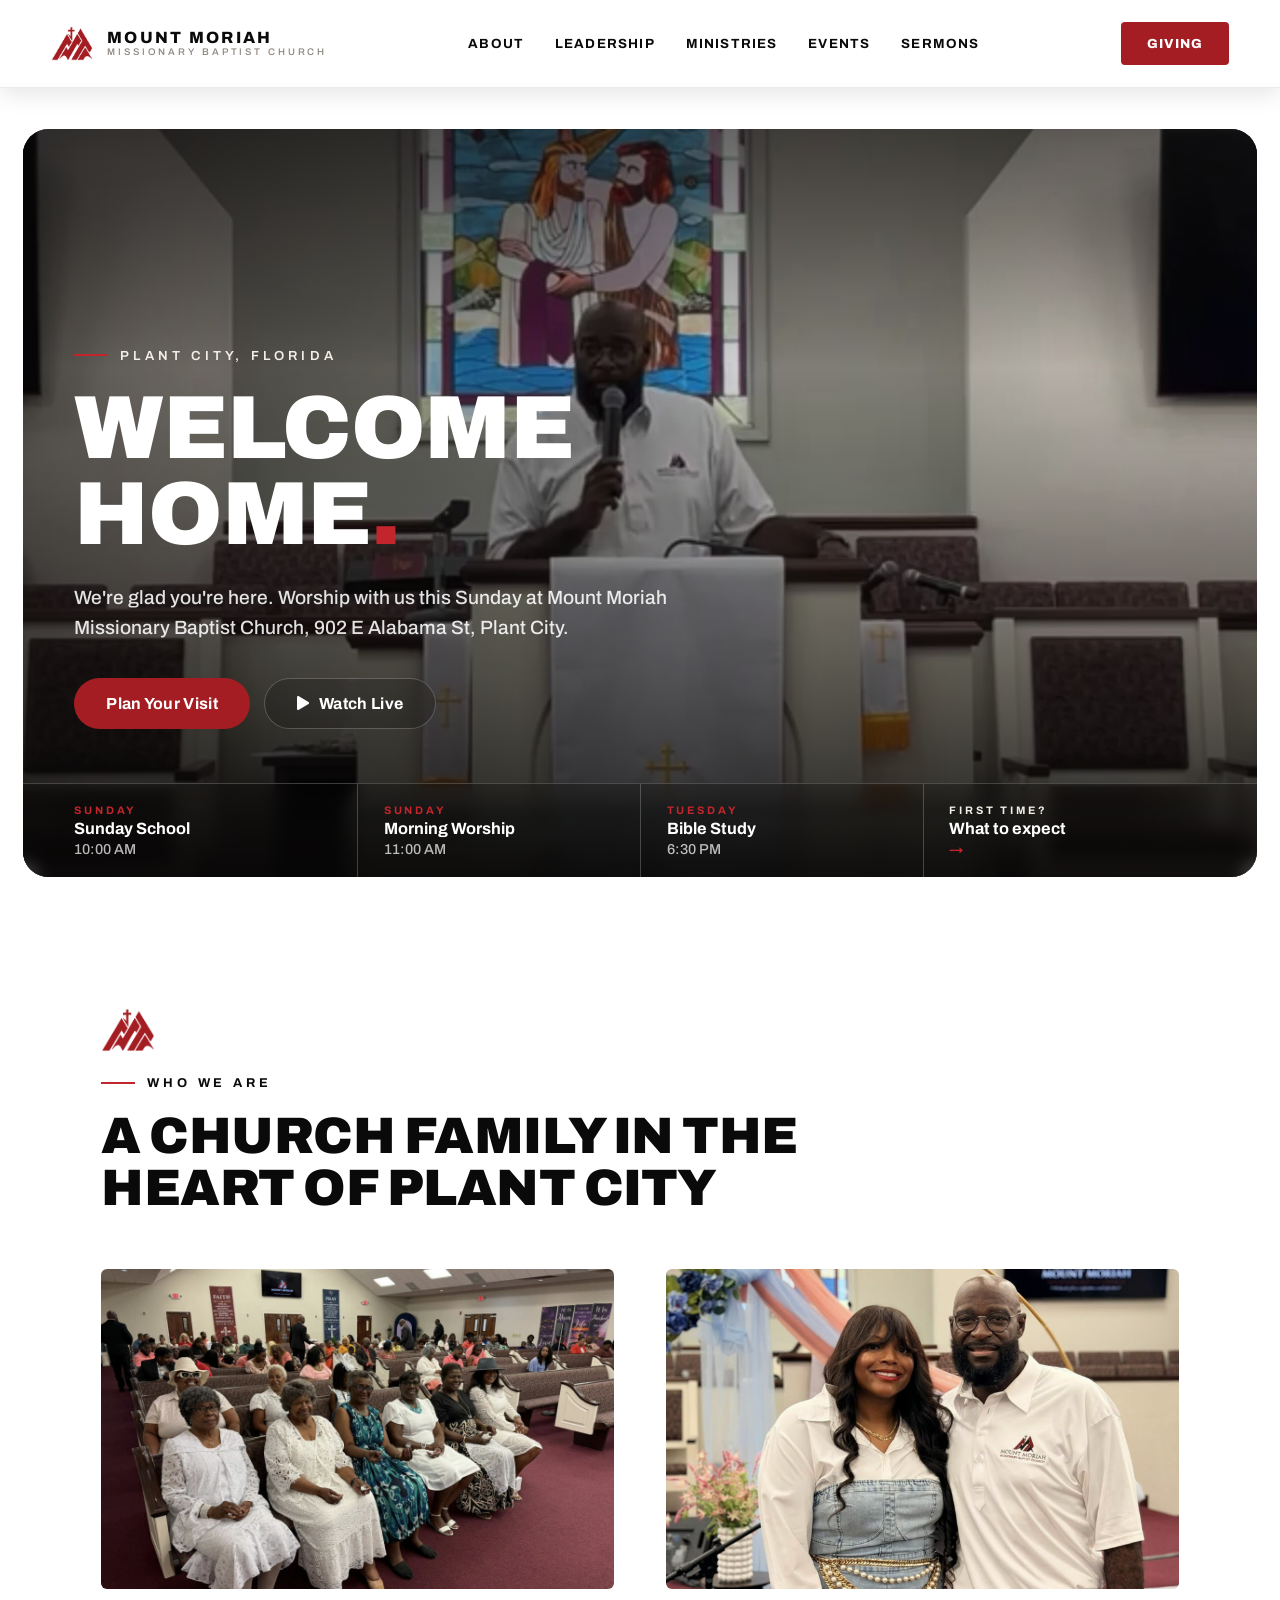
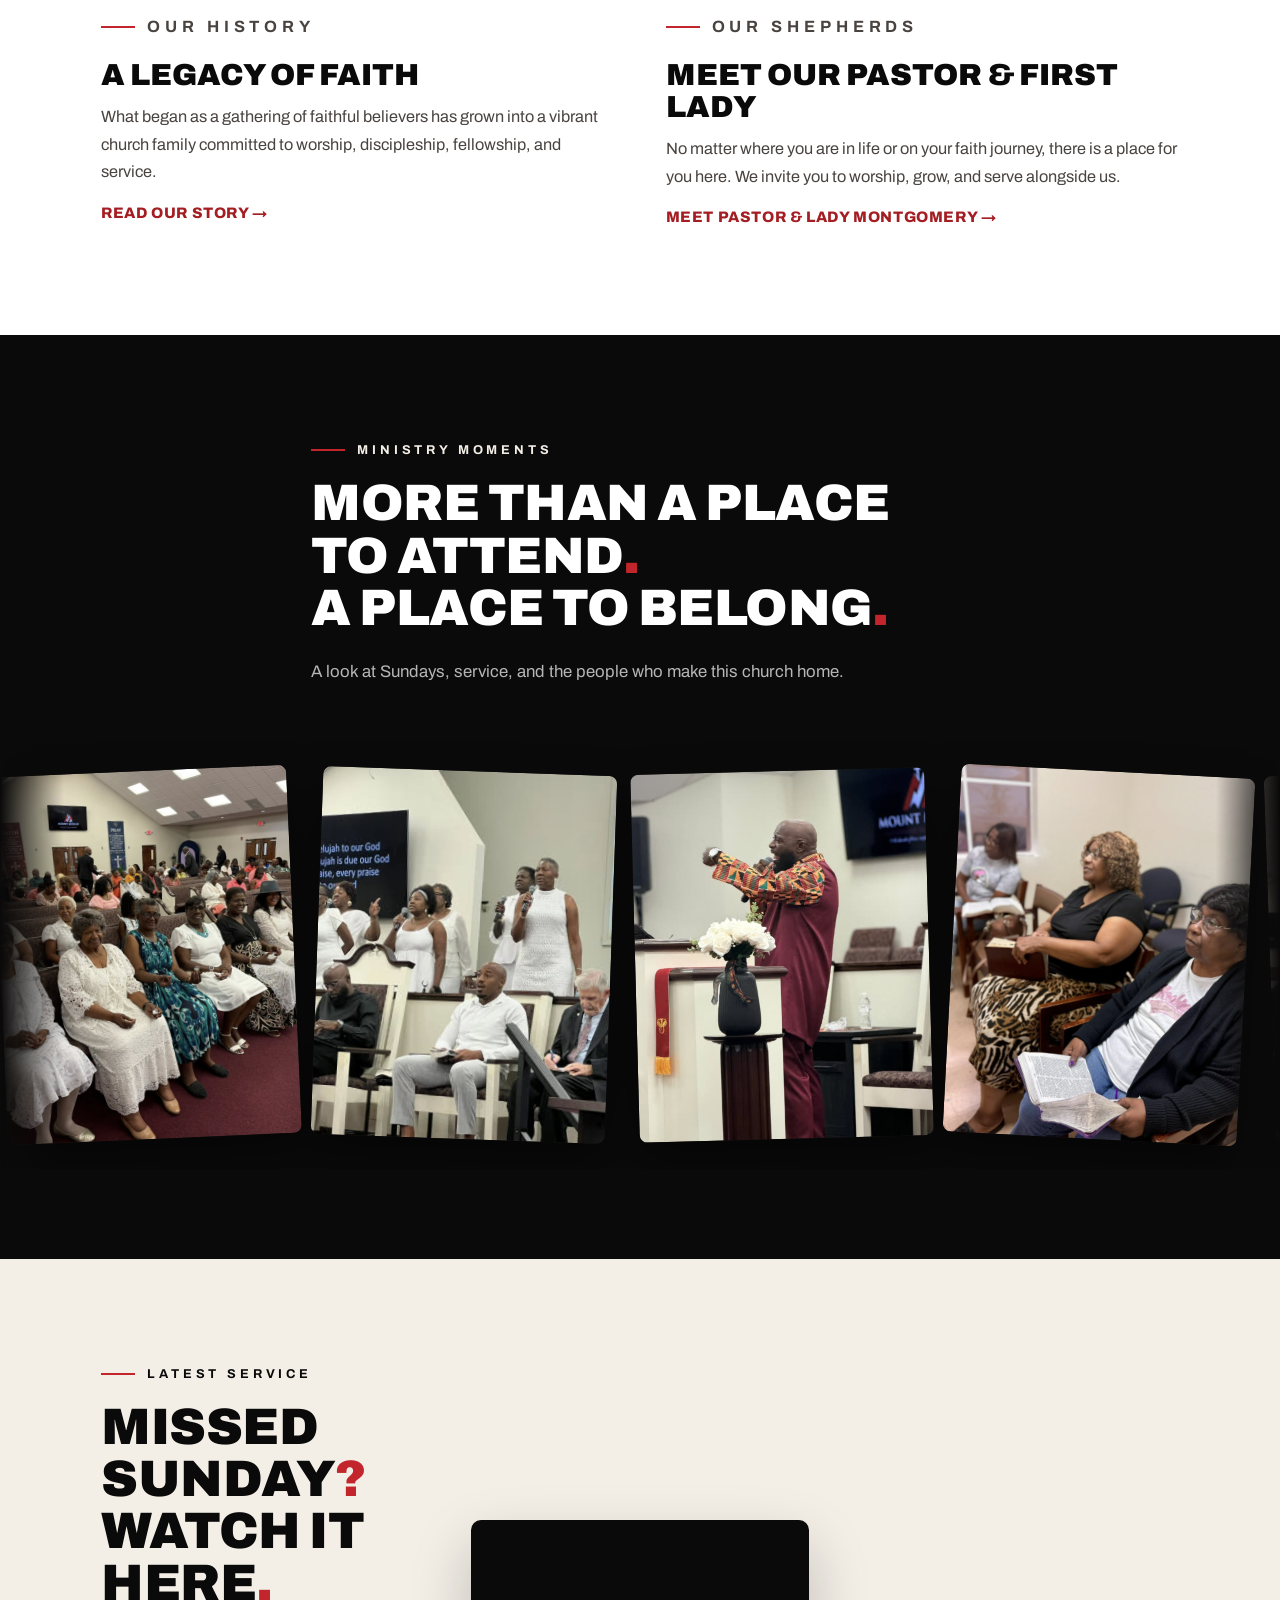
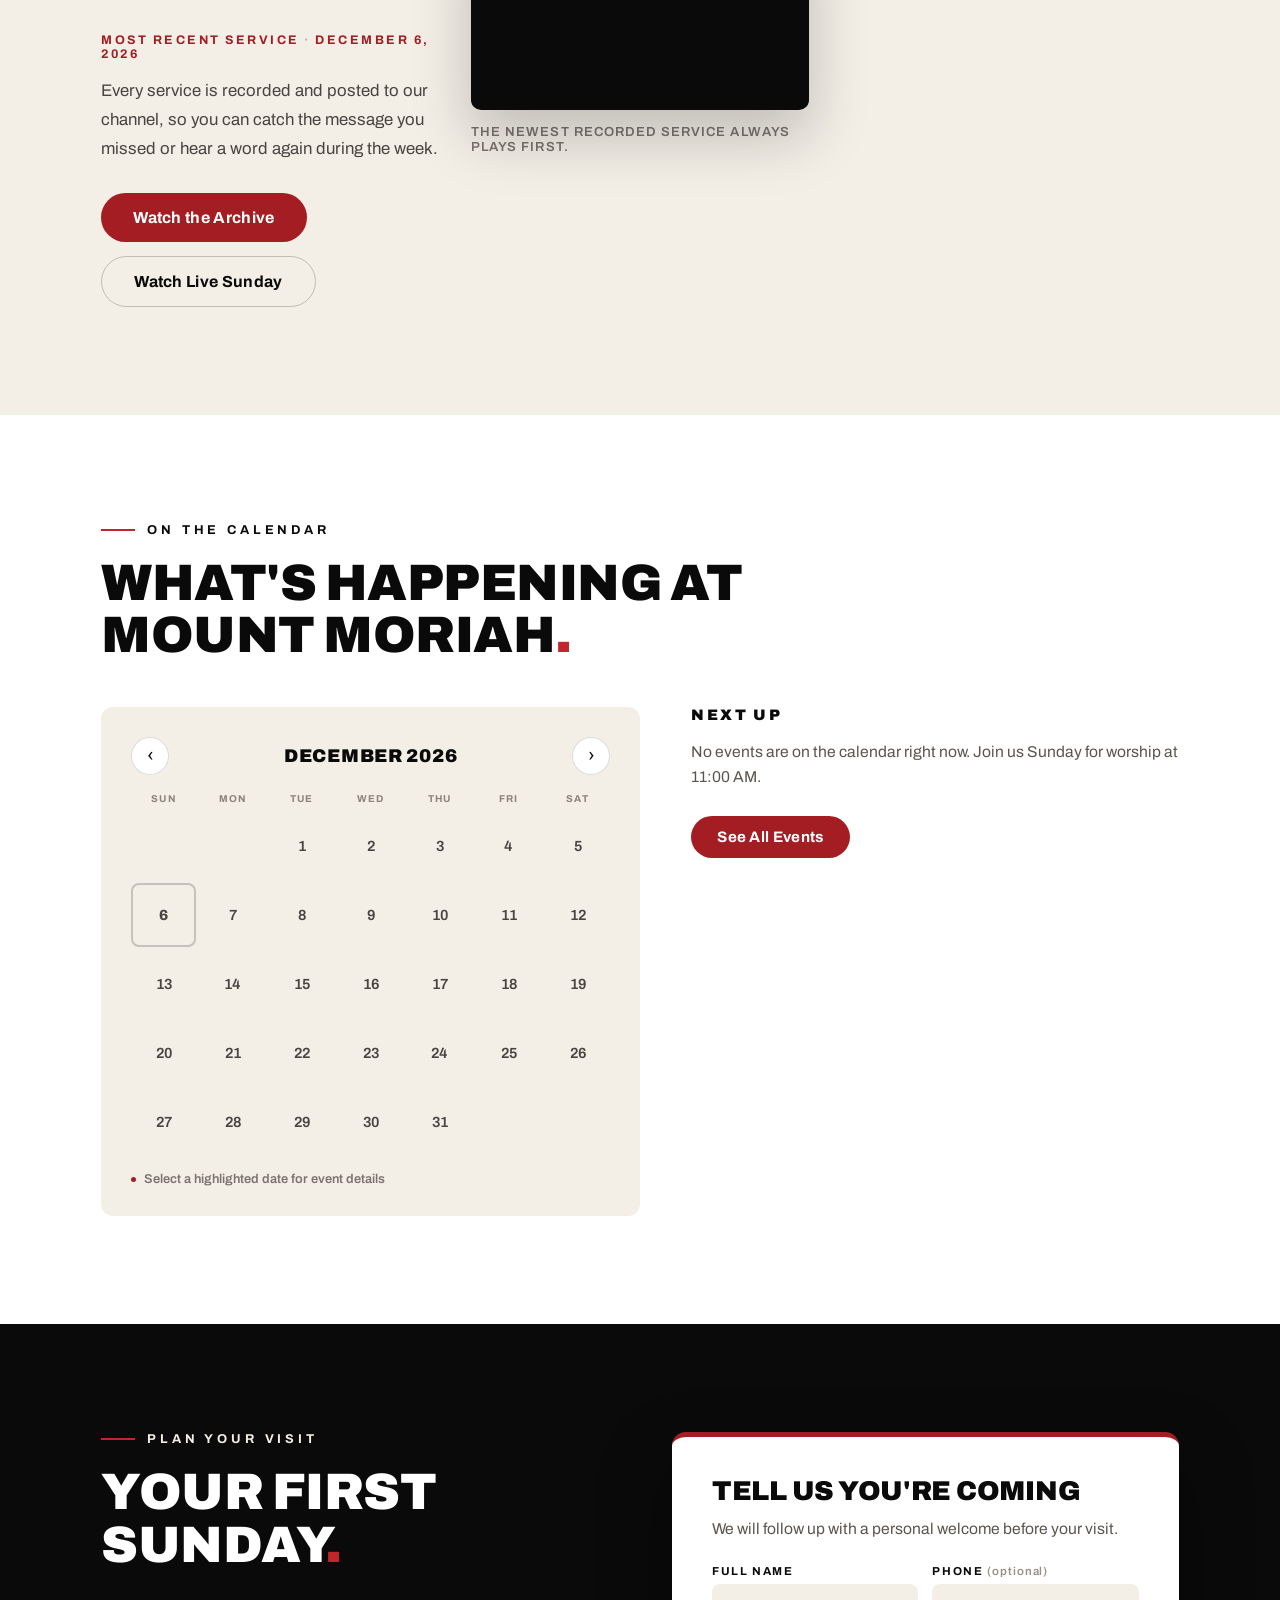
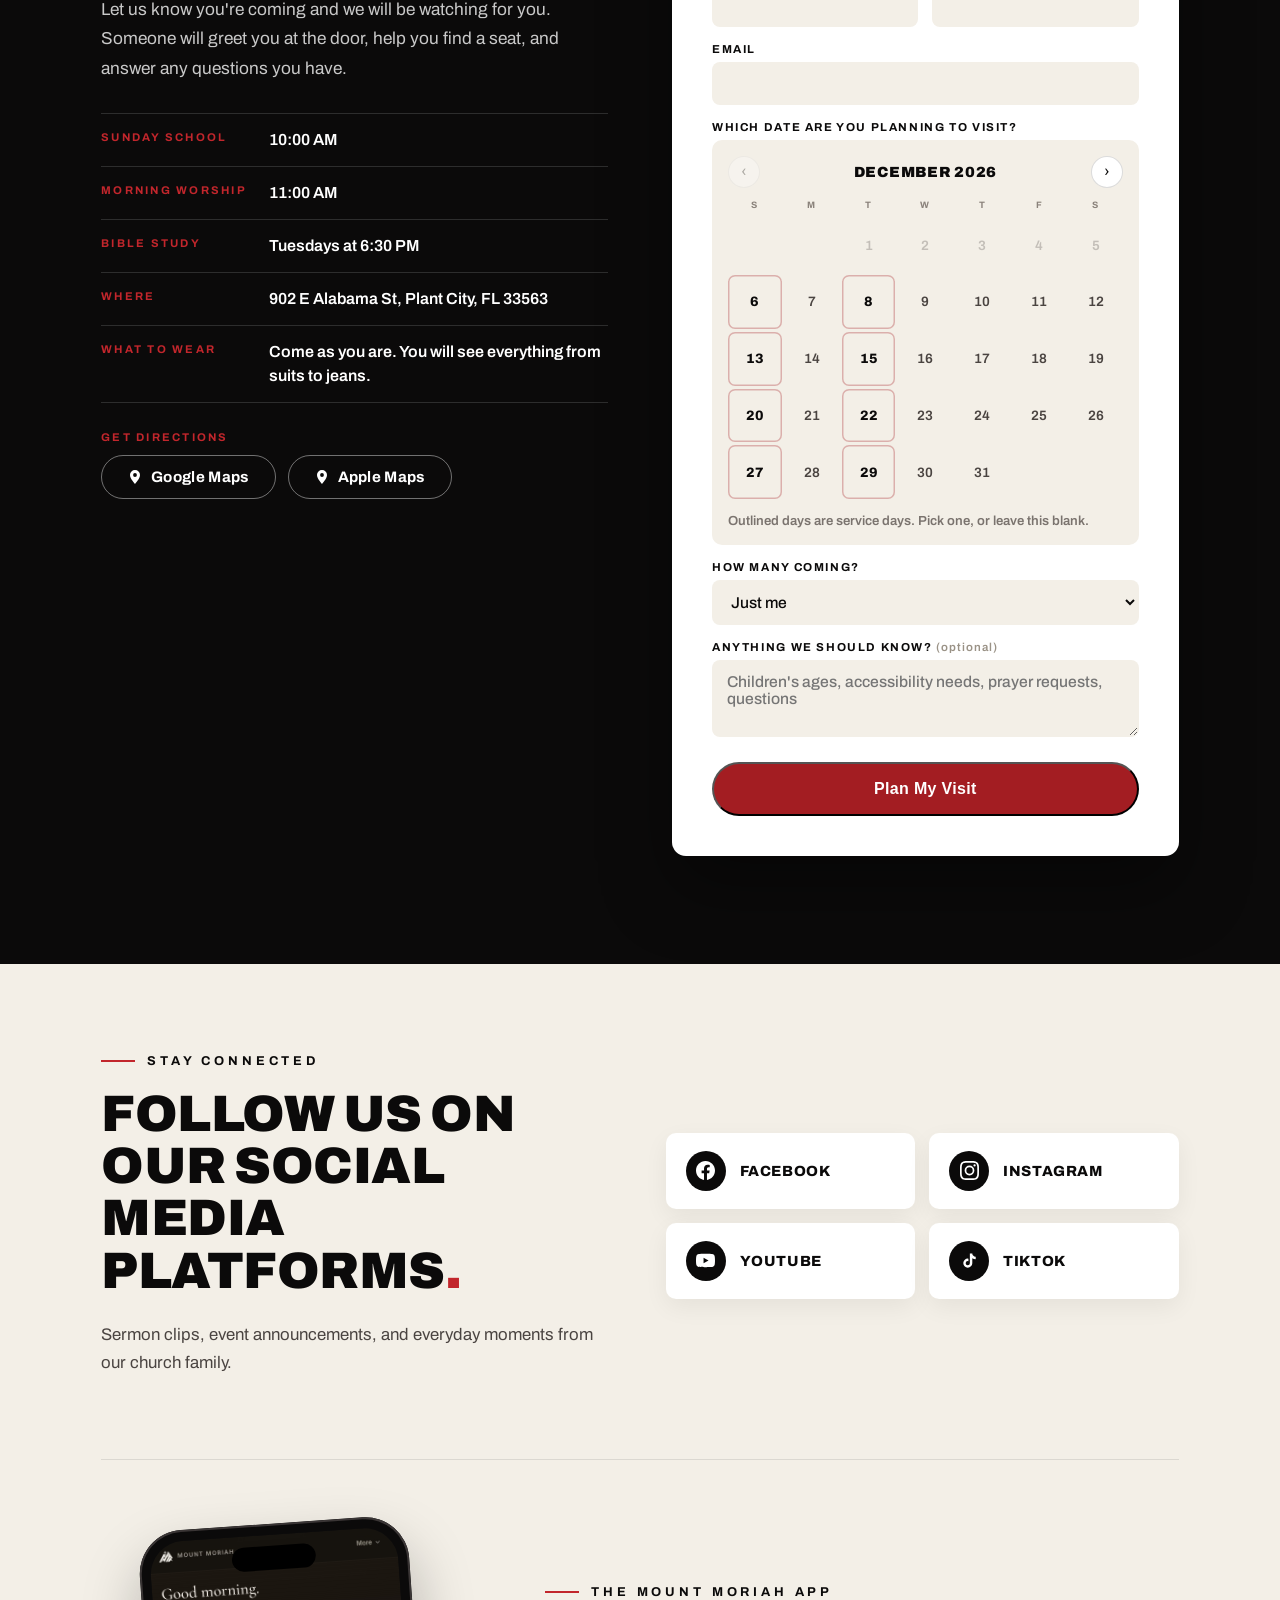
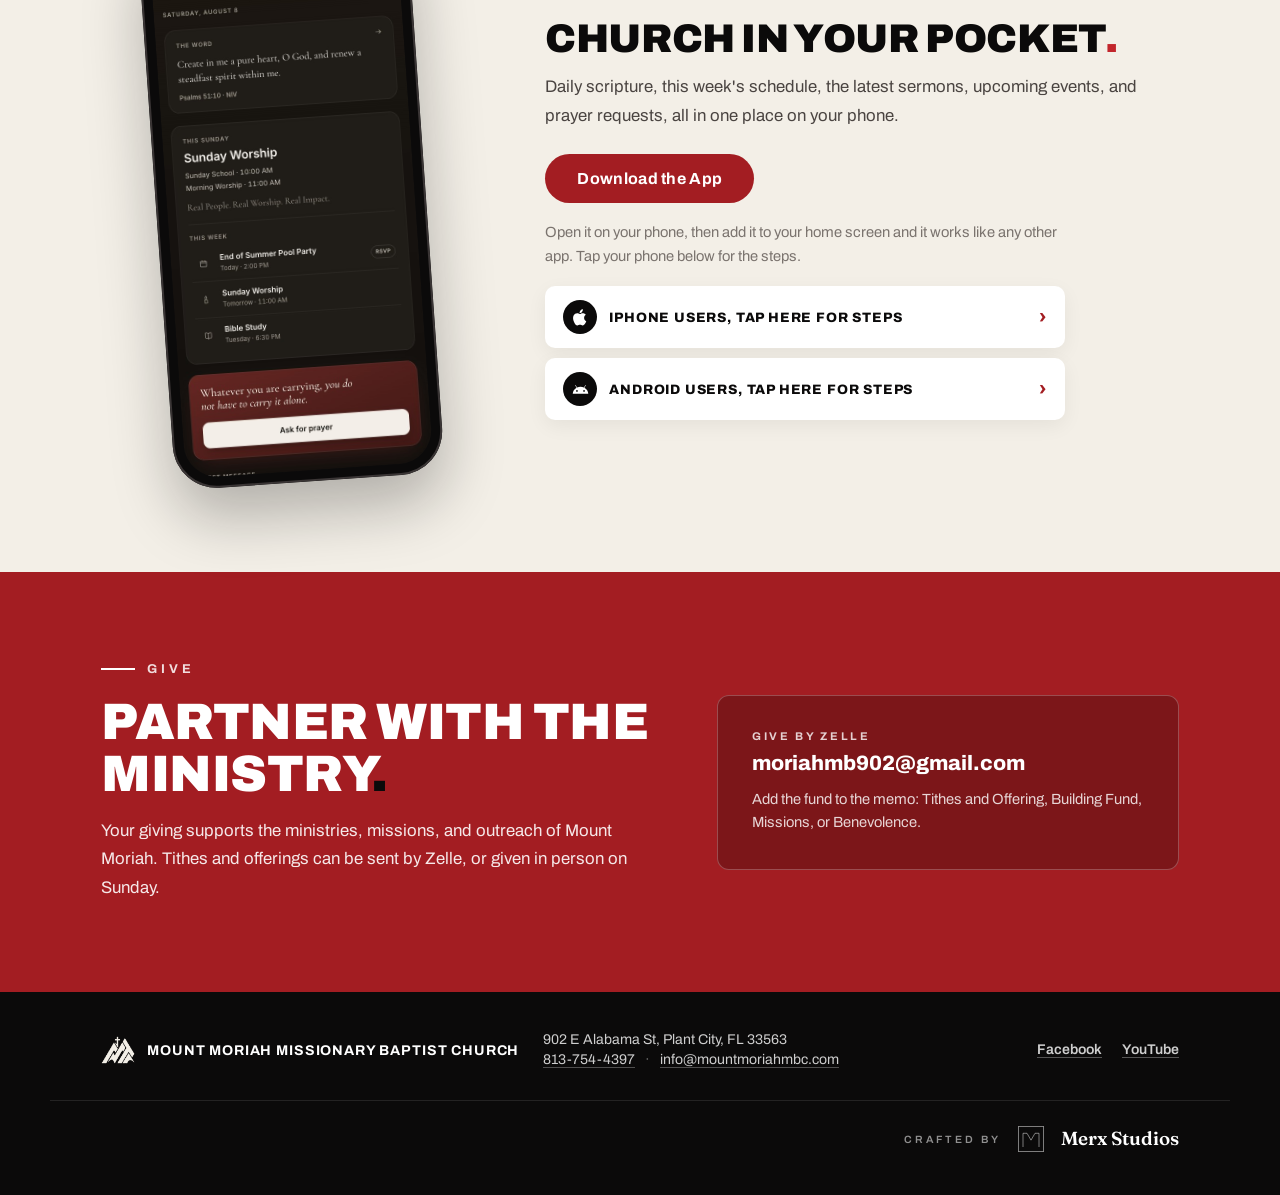
==== index.html @ 6b498288 "Drop the events archive and switch to clean URLs Past events now disappear from both the events page" ====
<!DOCTYPE html>
<html lang="en">
<head>
  <meta charset="UTF-8">
  <meta name="viewport" content="width=device-width, initial-scale=1.0">
  <title>Mount Moriah Missionary Baptist Church | Plant City, FL</title>
  <meta name="description" content="Mount Moriah Missionary Baptist Church in Plant City, Florida. Join us for worship Sundays at 11 AM. 902 E Alabama St, Plant City, FL 33563.">
  <meta name="theme-color" content="#ffffff">
  <link rel="canonical" href="https://mountmoriahmbc.com/">
  <meta property="og:type" content="website">
  <meta property="og:site_name" content="Mount Moriah Missionary Baptist Church">
  <meta property="og:title" content="Mount Moriah Missionary Baptist Church | Plant City, FL">
  <meta property="og:description" content="Mount Moriah Missionary Baptist Church in Plant City, Florida. Join us for worship Sundays at 11 AM. 902 E Alabama St, Plant City, FL 33563.">
  <meta property="og:url" content="https://mountmoriahmbc.com/">
  <meta property="og:image" content="https://mountmoriahmbc.com/assets/img/hero-poster.jpg">
  <meta property="og:image:width" content="1920">
  <meta property="og:image:height" content="1080">
  <meta name="twitter:card" content="summary_large_image">
  <meta name="twitter:title" content="Mount Moriah Missionary Baptist Church | Plant City, FL">
  <meta name="twitter:description" content="Mount Moriah Missionary Baptist Church in Plant City, Florida. Join us for worship Sundays at 11 AM. 902 E Alabama St, Plant City, FL 33563.">
  <meta name="twitter:image" content="https://mountmoriahmbc.com/assets/img/hero-poster.jpg">
  <link rel="icon" type="image/png" href="assets/brand/mark-red.png">
  <link rel="preconnect" href="https://fonts.googleapis.com">
  <link rel="preconnect" href="https://fonts.gstatic.com" crossorigin>
  <link href="https://fonts.googleapis.com/css2?family=Archivo:wght@400;500;600;700;800;900&family=Fraunces:opsz,wght@9..144,600&display=swap" rel="stylesheet">
  <link rel="stylesheet" href="assets/css/styles.css?v=202608082150">
</head>
<body>

  <header class="nav" id="top">
    <a class="nav-brand" href="#top" aria-label="Mount Moriah Missionary Baptist Church, home">
      <img class="nav-mark" src="assets/brand/mark-red.png" alt="" width="42" height="34">
      <span class="nav-wordmark">
        <span class="nav-name">Mount Moriah</span>
        <span class="nav-sub">Missionary Baptist Church</span>
      </span>
    </a>
    <nav class="nav-links" aria-label="Primary">
      <a href="/about">About</a>
      <a href="/leadership">Leadership</a>
      <a href="/ministries">Ministries</a>
      <a href="/events">Events</a>
      <a href="/sermons">Sermons</a>
    </nav>
    <div class="nav-actions">
      <a class="btn btn-red nav-cta" href="#give">Giving</a>
      <button class="nav-toggle" aria-expanded="false" aria-controls="mobile-menu" aria-label="Open menu">
        <span></span><span></span>
      </button>
    </div>
  </header>

  <div class="mobile-menu" id="mobile-menu" hidden>
    <nav aria-label="Mobile">
      <a href="/about">About</a>
      <a href="/leadership">Leadership</a>
      <a href="/ministries">Ministries</a>
      <a href="/events">Events</a>
      <a href="/sermons">Sermons</a>
      <a class="btn btn-red" href="#give">Giving</a>
    </nav>
  </div>

  <div class="hero-frame">
  <section class="hero">
    <video class="hero-video" autoplay muted loop playsinline preload="auto" poster="assets/img/hero-poster.jpg" aria-hidden="true">
      <source src="assets/video/hero.mp4" type="video/mp4">
    </video>
    <div class="hero-shade" aria-hidden="true"></div>

    <div class="hero-inner">
      <p class="hero-eyebrow"><span class="tick" aria-hidden="true"></span>Plant City, Florida</p>
      <h1 class="hero-title">Welcome<br>home<span class="red">.</span></h1>
      <p class="hero-lede">We're glad you're here. Worship with us this Sunday at Mount&nbsp;Moriah Missionary Baptist Church, 902 E&nbsp;Alabama&nbsp;St, Plant&nbsp;City.</p>
      <div class="hero-cta">
        <a class="btn btn-red btn-lg" href="#visit">Plan Your Visit</a>
        <a class="btn btn-ghost btn-lg" href="https://www.facebook.com/moriah.baptist.33" target="_blank" rel="noopener">
          <svg width="12" height="14" viewBox="0 0 12 14" fill="none" aria-hidden="true"><path d="M0 1.27C0 .3 1.05-.3 1.89.19l9.6 5.73a1.25 1.25 0 0 1 0 2.16l-9.6 5.73C1.05 14.3 0 13.7 0 12.73V1.27Z" fill="currentColor"/></svg>
          Watch Live
        </a>
      </div>
    </div>

    <div class="hero-times" role="list" aria-label="Weekly gatherings">
      <div class="time" role="listitem">
        <span class="time-day">Sunday</span>
        <span class="time-name">Sunday School</span>
        <span class="time-when">10:00 AM</span>
      </div>
      <div class="time" role="listitem">
        <span class="time-day">Sunday</span>
        <span class="time-name">Morning Worship</span>
        <span class="time-when">11:00 AM</span>
      </div>
      <div class="time" role="listitem">
        <span class="time-day">Tuesday</span>
        <span class="time-name">Bible Study</span>
        <span class="time-when">6:30 PM</span>
      </div>
      <a class="time time-link" href="#visit" role="listitem">
        <span class="time-day">First time?</span>
        <span class="time-name">What to expect</span>
        <span class="time-when arrow" aria-hidden="true">&rarr;</span>
      </a>
    </div>
  </section>
  </div>

  <section class="about-home" id="about">
    <div class="section-inner">
      <div class="about-head" data-reveal>
        <img class="about-mark" src="assets/brand/mark-red.png" alt="" width="54" height="44">
        <p class="eyebrow"><span class="tick" aria-hidden="true"></span>Who We Are</p>
        <h2 class="section-title">A church family in the heart of Plant&nbsp;City</h2>
      </div>
      <div class="about-grid">
        <article class="about-card" data-reveal>
          <a class="about-card-media" href="/about#history" tabindex="-1" aria-hidden="true">
            <img src="assets/img/congregation.jpg" alt="" loading="lazy">
          </a>
          <p class="eyebrow eyebrow--small"><span class="tick" aria-hidden="true"></span>Our History</p>
          <h3>A legacy of faith</h3>
          <p>What began as a gathering of faithful believers has grown into a vibrant church family committed to worship, discipleship, fellowship, and service.</p>
          <a class="text-link" href="/about#history">Read our story<span aria-hidden="true"> &rarr;</span></a>
        </article>
        <article class="about-card" data-reveal>
          <a class="about-card-media" href="/about#pastor" tabindex="-1" aria-hidden="true">
            <img src="assets/img/pastor-firstlady.jpg" alt="" loading="lazy">
          </a>
          <p class="eyebrow eyebrow--small"><span class="tick" aria-hidden="true"></span>Our Shepherds</p>
          <h3>Meet our Pastor &amp; First Lady</h3>
          <p>No matter where you are in life or on your faith journey, there is a place for you here. We invite you to worship, grow, and serve alongside us.</p>
          <a class="text-link" href="/about#pastor">Meet Pastor &amp; Lady Montgomery<span aria-hidden="true"> &rarr;</span></a>
        </article>
      </div>
    </div>
  </section>

  <section class="moments" aria-label="Photos from life at Mount Moriah">
    <div class="section-inner moments-head" data-reveal>
      <p class="eyebrow eyebrow--light"><span class="tick" aria-hidden="true"></span>Ministry Moments</p>
      <h2 class="section-title">More than a place to attend<span class="red">.</span><br>A place to belong<span class="red">.</span></h2>
      <p class="moments-sub">A look at Sundays, service, and the people who make this church home.</p>
    </div>
    <div class="moments-rail">
      <div class="moments-track">
        <figure class="moment" style="--r: -2.5deg"><img src="assets/img/congregation.jpg" alt="The congregation gathered for Sunday worship" loading="lazy"></figure>
        <figure class="moment" style="--r: 2deg"><img src="assets/img/praise-team.jpg" alt="The praise team leading worship in white" loading="lazy"></figure>
        <figure class="moment" style="--r: -1.5deg"><img src="assets/img/pastor-preaching.jpg" alt="Pastor Montgomery preaching" loading="lazy"></figure>
        <figure class="moment" style="--r: 3deg"><img src="assets/img/bible-study.jpg" alt="Members studying the Bible together" loading="lazy"></figure>
        <figure class="moment" style="--r: -2deg"><img src="assets/img/deacons.jpg" alt="The men of Mount Moriah gathered in the sanctuary" loading="lazy"></figure>
        <figure class="moment" style="--r: 1.5deg"><img src="assets/img/mm-worship.jpg" alt="A moment of praise during service" loading="lazy"></figure>
        <figure class="moment" style="--r: -3deg"><img src="assets/img/pastor-pulpit.jpg" alt="Preaching from the Mount Moriah pulpit" loading="lazy"></figure>
        <figure class="moment" style="--r: 2.5deg"><img src="assets/img/mm-gathered.jpg" alt="The church family standing together in worship" loading="lazy"></figure>

        <figure class="moment" style="--r: -2.5deg" aria-hidden="true"><img src="assets/img/congregation.jpg" alt="" loading="lazy"></figure>
        <figure class="moment" style="--r: 2deg" aria-hidden="true"><img src="assets/img/praise-team.jpg" alt="" loading="lazy"></figure>
        <figure class="moment" style="--r: -1.5deg" aria-hidden="true"><img src="assets/img/pastor-preaching.jpg" alt="" loading="lazy"></figure>
        <figure class="moment" style="--r: 3deg" aria-hidden="true"><img src="assets/img/bible-study.jpg" alt="" loading="lazy"></figure>
        <figure class="moment" style="--r: -2deg" aria-hidden="true"><img src="assets/img/deacons.jpg" alt="" loading="lazy"></figure>
        <figure class="moment" style="--r: 1.5deg" aria-hidden="true"><img src="assets/img/mm-worship.jpg" alt="" loading="lazy"></figure>
        <figure class="moment" style="--r: -3deg" aria-hidden="true"><img src="assets/img/pastor-pulpit.jpg" alt="" loading="lazy"></figure>
        <figure class="moment" style="--r: 2.5deg" aria-hidden="true"><img src="assets/img/mm-gathered.jpg" alt="" loading="lazy"></figure>
      </div>
    </div>
  </section>

  <section class="sermon" id="sermons">
    <div class="section-inner sermon-grid">
      <div class="sermon-text" data-reveal>
        <p class="eyebrow"><span class="tick" aria-hidden="true"></span>Latest Service</p>
        <h2 class="section-title">Missed Sunday<span class="red">?</span><br>Watch it here<span class="red">.</span></h2>
        <p class="sermon-meta">Most recent service <span class="sermon-sep" aria-hidden="true">&middot;</span> <span id="sermon-date">this Sunday</span></p>
        <p class="sermon-sub">Every service is recorded and posted to our channel, so you can catch the message you missed or hear a word again during the week.</p>
        <div class="sermon-actions">
          <a class="btn btn-red btn-lg" href="/sermons">Watch the Archive</a>
          <a class="btn btn-outline btn-lg" href="https://www.facebook.com/moriah.baptist.33" target="_blank" rel="noopener">Watch Live Sunday</a>
        </div>
      </div>
      <div class="sermon-player" data-reveal>
        <div class="player-frame">
          <iframe
            src="https://www.youtube-nocookie.com/embed/videoseries?list=UUrfC6KdaZUdFrcIHmtJ0DbA&amp;rel=0"
            title="Most recent service from Mount Moriah Missionary Baptist Church"
            loading="lazy"
            allow="accelerometer; autoplay; clipboard-write; encrypted-media; gyroscope; picture-in-picture; web-share"
            referrerpolicy="strict-origin-when-cross-origin"
            allowfullscreen></iframe>
        </div>
        <p class="player-note">The newest recorded service always plays first.</p>
      </div>
    </div>
  </section>

  <section class="events-home" id="events">
    <div class="section-inner">
      <div class="events-home-head" data-reveal>
        <p class="eyebrow"><span class="tick" aria-hidden="true"></span>On the Calendar</p>
        <h2 class="section-title">What's happening at Mount&nbsp;Moriah<span class="red">.</span></h2>
      </div>
      <div class="events-home-grid">
        <div class="cal" data-reveal>
          <div class="cal-head">
            <button class="cal-nav" id="cal-prev" type="button" aria-label="Previous month">&#8249;</button>
            <p class="cal-month" id="cal-month" aria-live="polite">Loading</p>
            <button class="cal-nav" id="cal-next" type="button" aria-label="Next month">&#8250;</button>
          </div>
          <div class="cal-grid" id="cal-grid"></div>
          <p class="cal-key"><span class="cal-dot" aria-hidden="true"></span> Select a highlighted date for event details</p>
        </div>
        <div class="upcoming" data-reveal>
          <h3 class="upcoming-title">Next up</h3>
          <div id="cal-upcoming"></div>
          <a class="btn btn-red upcoming-all" href="/events">See All Events</a>
        </div>
      </div>
    </div>
  </section>

  <section class="visit" id="visit">
    <div class="section-inner visit-grid">
      <div class="visit-text" data-reveal>
        <p class="eyebrow eyebrow--light"><span class="tick" aria-hidden="true"></span>Plan Your Visit</p>
        <h2 class="section-title">Your first Sunday<span class="red">.</span></h2>
        <p class="visit-sub">Let us know you're coming and we will be watching for you. Someone will greet you at the door, help you find a seat, and answer any questions you have.</p>
        <ul class="visit-facts">
          <li>
            <span class="vf-label">Sunday School</span>
            <span class="vf-value">10:00 AM</span>
          </li>
          <li>
            <span class="vf-label">Morning Worship</span>
            <span class="vf-value">11:00 AM</span>
          </li>
          <li>
            <span class="vf-label">Bible Study</span>
            <span class="vf-value">Tuesdays at 6:30 PM</span>
          </li>
          <li>
            <span class="vf-label">Where</span>
            <span class="vf-value">902 E Alabama St, Plant City, FL 33563</span>
          </li>
          <li>
            <span class="vf-label">What to wear</span>
            <span class="vf-value">Come as you are. You will see everything from suits to jeans.</span>
          </li>
        </ul>
        <p class="visit-maps-label">Get directions</p>
        <div class="visit-maps">
          <a class="btn btn-wipe" href="https://maps.google.com/?q=Mount+Moriah+Missionary+Baptist+Church,+902+E+Alabama+St,+Plant+City,+FL+33563" target="_blank" rel="noopener">
            <span class="btn-label">
              <svg width="14" height="14" viewBox="0 0 14 14" fill="none" aria-hidden="true"><path d="M7 0a5 5 0 0 0-5 5c0 3.6 5 9 5 9s5-5.4 5-9a5 5 0 0 0-5-5Zm0 6.9A1.9 1.9 0 1 1 7 3.1a1.9 1.9 0 0 1 0 3.8Z" fill="currentColor"/></svg>
              Google Maps
            </span>
          </a>
          <a class="btn btn-wipe" href="https://maps.apple.com/?q=Mount+Moriah+Missionary+Baptist+Church,+902+E+Alabama+St,+Plant+City,+FL+33563" target="_blank" rel="noopener">
            <span class="btn-label">
              <svg width="14" height="14" viewBox="0 0 14 14" fill="none" aria-hidden="true"><path d="M7 0a5 5 0 0 0-5 5c0 3.6 5 9 5 9s5-5.4 5-9a5 5 0 0 0-5-5Zm0 6.9A1.9 1.9 0 1 1 7 3.1a1.9 1.9 0 0 1 0 3.8Z" fill="currentColor"/></svg>
              Apple Maps
            </span>
          </a>
        </div>
      </div>

      <div class="visit-card" data-reveal>
        <div id="visit-form-wrap">
          <h3 class="visit-card-title">Tell us you're coming</h3>
          <p class="visit-card-sub">We will follow up with a personal welcome before your visit.</p>
          <form id="visit-form" novalidate>
            <input type="checkbox" name="botcheck" class="hp-field" tabindex="-1" aria-hidden="true">
            <div class="field-row">
              <div class="field">
                <label for="vf-name">Full name</label>
                <input id="vf-name" name="name" type="text" autocomplete="name" required>
              </div>
              <div class="field">
                <label for="vf-phone">Phone <span class="opt">(optional)</span></label>
                <input id="vf-phone" name="phone" type="tel" autocomplete="tel">
              </div>
            </div>
            <div class="field">
              <label for="vf-email">Email</label>
              <input id="vf-email" name="email" type="email" autocomplete="email" required>
            </div>
            <div class="field">
              <span class="field-label" id="vf-date-label">Which date are you planning to visit?</span>
              <div class="dp" role="group" aria-labelledby="vf-date-label">
                <div class="dp-head">
                  <button class="dp-nav" id="dp-prev" type="button" aria-label="Previous month">&#8249;</button>
                  <p class="dp-month" id="dp-month" aria-live="polite">Loading</p>
                  <button class="dp-nav" id="dp-next" type="button" aria-label="Next month">&#8250;</button>
                </div>
                <div class="dp-grid" id="dp-grid"></div>
                <div class="dp-foot">
                  <p class="dp-selected" id="dp-selected">Outlined days are service days. Pick one, or leave this blank.</p>
                  <button class="dp-clear" id="dp-clear" type="button" hidden>Clear</button>
                </div>
              </div>
              <input type="hidden" name="visiting" id="vf-visiting" value="Still deciding">
            </div>
            <div class="field">
              <label for="vf-party">How many coming?</label>
              <select id="vf-party" name="party">
                <option>Just me</option>
                <option>2</option>
                <option>3 to 4</option>
                <option>5 or more</option>
              </select>
            </div>
            <div class="field">
              <label for="vf-message">Anything we should know? <span class="opt">(optional)</span></label>
              <textarea id="vf-message" name="message" rows="3" placeholder="Children's ages, accessibility needs, prayer requests, questions"></textarea>
            </div>
            <p class="form-error" id="visit-error" hidden>Something went wrong sending your form. Please try again, or call the church office and we will be glad to help.</p>
            <button class="btn btn-red btn-lg form-submit" type="submit">Plan My Visit</button>
          </form>
        </div>

        <div class="visit-success" id="visit-success" hidden>
          <span class="success-mark" aria-hidden="true">
            <svg width="26" height="20" viewBox="0 0 26 20" fill="none"><path d="M2 10.5L9.5 18L24 2" stroke="currentColor" stroke-width="4" stroke-linecap="round" stroke-linejoin="round"/></svg>
          </span>
          <h3 class="visit-card-title">We can't wait to meet you<span class="red">.</span></h3>
          <p class="visit-card-sub">Your information is on the way to our church office and someone will reach out with a personal welcome. See you Sunday.</p>
        </div>
      </div>
    </div>
  </section>

  <section class="social" id="social">
    <div class="section-inner social-inner" data-reveal>
      <div class="social-text">
        <p class="eyebrow"><span class="tick" aria-hidden="true"></span>Stay Connected</p>
        <h2 class="section-title">Follow us on our social media platforms<span class="red">.</span></h2>
        <p class="social-sub">Sermon clips, event announcements, and everyday moments from our church family.</p>
      </div>
      <ul class="social-links">
        <li>
          <a href="https://www.facebook.com/moriah.baptist.33" target="_blank" rel="noopener" aria-label="Mount Moriah on Facebook">
            <span class="s-icon" aria-hidden="true">
              <svg viewBox="0 0 24 24" fill="currentColor"><path d="M24 12.07C24 5.4 18.63 0 12 0S0 5.4 0 12.07C0 18.1 4.39 23.1 10.13 24v-8.44H7.08v-3.49h3.05V9.41c0-3.02 1.79-4.69 4.53-4.69 1.31 0 2.69.24 2.69.24v2.96h-1.52c-1.49 0-1.96.93-1.96 1.89v2.26h3.33l-.53 3.49h-2.8V24C19.61 23.1 24 18.1 24 12.07Z"/></svg>
            </span>
            <span class="s-name">Facebook</span>
          </a>
        </li>
        <li>
          <a href="https://www.instagram.com/mountmoriahplantcity" target="_blank" rel="noopener" aria-label="Mount Moriah on Instagram">
            <span class="s-icon" aria-hidden="true">
              <svg viewBox="0 0 24 24" fill="currentColor"><path d="M12 2.16c3.2 0 3.58.01 4.85.07 1.17.05 1.8.25 2.23.41.56.22.96.48 1.38.9.42.42.68.82.9 1.38.16.42.36 1.06.41 2.23.06 1.27.07 1.65.07 4.85s-.01 3.58-.07 4.85c-.05 1.17-.25 1.8-.41 2.23-.22.56-.48.96-.9 1.38-.42.42-.82.68-1.38.9-.42.16-1.06.36-2.23.41-1.27.06-1.65.07-4.85.07s-3.58-.01-4.85-.07c-1.17-.05-1.8-.25-2.23-.41a3.8 3.8 0 0 1-1.38-.9 3.8 3.8 0 0 1-.9-1.38c-.16-.42-.36-1.06-.41-2.23C2.17 15.58 2.16 15.2 2.16 12s.01-3.58.07-4.85c.05-1.17.25-1.8.41-2.23.22-.56.48-.96.9-1.38.42-.42.82-.68 1.38-.9.42-.16 1.06-.36 2.23-.41C8.42 2.17 8.8 2.16 12 2.16ZM12 0C8.74 0 8.33.01 7.05.07 5.78.13 4.9.33 4.14.63c-.79.3-1.46.72-2.13 1.38A5.9 5.9 0 0 0 .63 4.14c-.3.76-.5 1.64-.56 2.91C.01 8.33 0 8.74 0 12s.01 3.67.07 4.95c.06 1.27.26 2.15.56 2.91.3.79.72 1.46 1.38 2.13a5.9 5.9 0 0 0 2.13 1.38c.76.3 1.64.5 2.91.56C8.33 23.99 8.74 24 12 24s3.67-.01 4.95-.07c1.27-.06 2.15-.26 2.91-.56a5.9 5.9 0 0 0 2.13-1.38 5.9 5.9 0 0 0 1.38-2.13c.3-.76.5-1.64.56-2.91.06-1.28.07-1.69.07-4.95s-.01-3.67-.07-4.95c-.06-1.27-.26-2.15-.56-2.91a5.9 5.9 0 0 0-1.38-2.13A5.9 5.9 0 0 0 19.86.63c-.76-.3-1.64-.5-2.91-.56C15.67.01 15.26 0 12 0Zm0 5.84a6.16 6.16 0 1 0 0 12.32 6.16 6.16 0 0 0 0-12.32ZM12 16a4 4 0 1 1 0-8 4 4 0 0 1 0 8Zm7.85-10.4a1.44 1.44 0 1 1-2.88 0 1.44 1.44 0 0 1 2.88 0Z"/></svg>
            </span>
            <span class="s-name">Instagram</span>
          </a>
        </li>
        <li>
          <a href="https://www.youtube.com/@Mountmoriahmbcplantcity" target="_blank" rel="noopener" aria-label="Mount Moriah on YouTube">
            <span class="s-icon" aria-hidden="true">
              <svg viewBox="0 0 24 24" fill="currentColor"><path d="M23.5 6.19a3.02 3.02 0 0 0-2.12-2.14C19.5 3.55 12 3.55 12 3.55s-7.5 0-9.38.5A3.02 3.02 0 0 0 .5 6.19C0 8.07 0 12 0 12s0 3.93.5 5.81a3.02 3.02 0 0 0 2.12 2.14c1.88.5 9.38.5 9.38.5s7.5 0 9.38-.5a3.02 3.02 0 0 0 2.12-2.14C24 15.93 24 12 24 12s0-3.93-.5-5.81ZM9.55 15.57V8.43L15.82 12l-6.27 3.57Z"/></svg>
            </span>
            <span class="s-name">YouTube</span>
          </a>
        </li>
        <li>
          <a href="https://www.tiktok.com/@mt.moriahbc.pc902" target="_blank" rel="noopener" aria-label="Mount Moriah on TikTok">
            <span class="s-icon" aria-hidden="true">
              <svg viewBox="0 0 24 24" fill="currentColor"><path d="M16.6 5.82A4.28 4.28 0 0 1 15.54 3h-3.09v12.4a2.59 2.59 0 0 1-2.59 2.5 2.59 2.59 0 1 1 .77-5.06V9.68a5.67 5.67 0 0 0-.77-.05A5.7 5.7 0 1 0 15.54 15.4V9.01a7.35 7.35 0 0 0 4.3 1.38V7.3a4.29 4.29 0 0 1-3.24-1.48Z"/></svg>
            </span>
            <span class="s-name">TikTok</span>
          </a>
        </li>
      </ul>
    </div>
    <div class="section-inner">

    <div class="app-row" id="app">
      <div class="app-phone" data-reveal>
        <div class="iphone">
          <span class="iphone-island" aria-hidden="true"></span>
          <img src="assets/img/app-screen.jpg" alt="The Mount Moriah app home screen showing the daily verse and this week's schedule" width="516" height="1118" loading="lazy">
        </div>
      </div>
      <div class="app-text" data-reveal>
        <p class="eyebrow"><span class="tick" aria-hidden="true"></span>The Mount Moriah App</p>
        <h3 class="app-title">Church in your pocket<span class="red">.</span></h3>
        <p class="app-sub">Daily scripture, this week's schedule, the latest sermons, upcoming events, and prayer requests, all in one place on your phone.</p>
        <div class="app-actions">
          <a class="btn btn-red btn-lg" href="https://mt-moriah.vercel.app/" target="_blank" rel="noopener">Download the App</a>
        </div>
        <p class="app-note">Open it on your phone, then add it to your home screen and it works like any other app. Tap your phone below for the steps.</p>
        <div class="install-group">
          <details class="install">
            <summary>
              <span class="install-icon" aria-hidden="true"><svg viewBox="0 0 24 24" fill="currentColor"><path d="M17.05 12.54c-.03-2.89 2.36-4.27 2.47-4.34-1.35-1.97-3.44-2.24-4.18-2.27-1.78-.18-3.47 1.05-4.37 1.05-.9 0-2.29-1.02-3.77-1-1.94.03-3.72 1.13-4.72 2.86-2.01 3.49-.51 8.66 1.45 11.49.96 1.39 2.1 2.94 3.6 2.89 1.45-.06 1.99-.93 3.74-.93s2.24.93 3.77.9c1.56-.03 2.54-1.41 3.49-2.8 1.1-1.61 1.55-3.17 1.58-3.25-.04-.02-3.03-1.16-3.06-4.6ZM14.16 4.06c.8-.97 1.34-2.32 1.19-3.66-1.15.05-2.55.77-3.38 1.74-.74.85-1.39 2.23-1.22 3.54 1.29.1 2.6-.65 3.41-1.62Z"/></svg></span>
              iPhone users, tap here for steps
              <span class="install-chevron" aria-hidden="true">&#8250;</span>
            </summary>
            <ol class="install-steps">
              <li>Tap <strong>Download the App</strong> above. It opens in Safari.</li>
              <li>Tap the <strong>Share</strong> button at the bottom of Safari, the square with the arrow pointing up.</li>
              <li>Scroll down the list and tap <strong>Add to Home Screen</strong>.</li>
              <li>Tap <strong>Add</strong> in the top corner. The Mount Moriah app now lives on your home screen.</li>
            </ol>
          </details>
          <details class="install">
            <summary>
              <span class="install-icon" aria-hidden="true"><svg viewBox="0 0 24 24" fill="currentColor"><path d="M17.6 9.48l1.84-3.18a.38.38 0 0 0-.66-.38l-1.86 3.22a11.27 11.27 0 0 0-9.84 0L5.22 5.92a.38.38 0 0 0-.66.38L6.4 9.48A10.75 10.75 0 0 0 1 18h22a10.75 10.75 0 0 0-5.4-8.52ZM7 15.25a1.25 1.25 0 1 1 1.25-1.25A1.25 1.25 0 0 1 7 15.25Zm10 0a1.25 1.25 0 1 1 1.25-1.25A1.25 1.25 0 0 1 17 15.25Z"/></svg></span>
              Android users, tap here for steps
              <span class="install-chevron" aria-hidden="true">&#8250;</span>
            </summary>
            <ol class="install-steps">
              <li>Tap <strong>Download the App</strong> above. It opens in Chrome.</li>
              <li>Tap the <strong>three dots</strong> menu in the top corner of Chrome.</li>
              <li>Tap <strong>Add to Home screen</strong>, or <strong>Install app</strong> if you see it.</li>
              <li>Confirm, and the Mount Moriah app appears on your home screen.</li>
            </ol>
          </details>
        </div>
      </div>
    </div>
    </div>
  </section>

  <section class="give" id="give">
    <div class="section-inner give-inner" data-reveal>
      <div class="give-text">
        <p class="eyebrow eyebrow--light"><span class="tick" aria-hidden="true"></span>Give</p>
        <h2 class="section-title">Partner with the ministry<span class="dot">.</span></h2>
        <p class="give-sub">Your giving supports the ministries, missions, and outreach of Mount Moriah. Tithes and offerings can be sent by Zelle, or given in person on Sunday.</p>
      </div>
      <div class="give-card">
        <p class="give-label">Give by Zelle</p>
        <p class="give-value">moriahmb902@gmail.com</p>
        <p class="give-note">Add the fund to the memo: Tithes and Offering, Building Fund, Missions, or Benevolence.</p>
      </div>
    </div>
  </section>

  <footer class="footer">
    <div class="footer-inner">
      <div class="footer-brand">
        <img src="assets/brand/mark-bone.png" alt="" width="34" height="28">
        <span>Mount Moriah Missionary Baptist Church</span>
      </div>
      <div class="footer-contact">
        <p class="footer-addr">902 E Alabama St, Plant City, FL 33563</p>
        <p class="footer-reach">
          <a href="tel:+18137544397">813-754-4397</a>
          <span class="footer-dot" aria-hidden="true">&middot;</span>
          <a href="mailto:info@mountmoriahmbc.com">info@mountmoriahmbc.com</a>
        </p>
      </div>
      <div class="footer-links">
        <a href="https://www.facebook.com/moriah.baptist.33" target="_blank" rel="noopener">Facebook</a>
        <a href="https://www.youtube.com/@Mountmoriahmbcplantcity" target="_blank" rel="noopener">YouTube</a>
      </div>
    </div>
    <div class="footer-credit">
      <a class="merx" href="https://merx.studio" target="_blank" rel="noopener">
        <span class="merx-by">Crafted by</span>
        <svg class="merx-mark" width="32" height="32" viewBox="0 0 56 56" xmlns="http://www.w3.org/2000/svg" aria-hidden="true">
          <rect x="6" y="6" width="44" height="44" fill="none" stroke="currentColor" stroke-width="1.5"/>
          <path d="M14 42 L14 18 L21 18 L28 30 L35 18 L42 18 L42 42" fill="none" stroke="currentColor" stroke-width="1.5" stroke-linejoin="miter"/>
        </svg>
        <span class="merx-name">Merx Studios</span>
      </a>
    </div>
  </footer>

  <script src="assets/js/site.js?v=202608082150"></script>
  <script src="assets/js/events-data.js?v=202608082150"></script>
  <script src="assets/js/home.js?v=202608082150"></script>
</body>
</html>
---- assets/css/styles.css ----
/* Mount Moriah Missionary Baptist Church - Plant City, FL
   Palette: ink black / paper white / brand red #A31D22 (sampled from the mark) */

:root {
  --ink: #0b0a0a;
  --ink-soft: #171414;
  --paper: #ffffff;
  --bone: #f3efe7;
  --red: #a31d22;
  --red-bright: #c2262c;
  --line: rgba(255, 255, 255, 0.22);
  --nav-h: 88px;
  --hero-gap: clamp(12px, 1.8vw, 26px);
  --hero-gap-top: clamp(26px, 3.2vw, 52px);
}

* { margin: 0; padding: 0; box-sizing: border-box; }

html { scroll-behavior: smooth; }

body {
  font-family: "Archivo", system-ui, -apple-system, sans-serif;
  background: var(--ink);
  color: var(--paper);
  -webkit-font-smoothing: antialiased;
}

img, video { display: block; max-width: 100%; }

a { color: inherit; text-decoration: none; }

/* ---------- Buttons ---------- */

.btn {
  display: inline-flex;
  align-items: center;
  gap: 10px;
  font-weight: 700;
  font-size: 0.95rem;
  letter-spacing: 0.02em;
  padding: 13px 26px;
  border-radius: 999px;
  transition: background 0.18s ease, border-color 0.18s ease, transform 0.18s ease;
}

.btn:active { transform: scale(0.98); }

.btn-red { background: var(--red); color: #fff; }
.btn-red:hover { background: var(--red-bright); }

.btn-ghost {
  border: 1.5px solid var(--line);
  color: #fff;
  background: rgba(0, 0, 0, 0.18);
  backdrop-filter: blur(6px);
}
.btn-ghost:hover { border-color: #fff; }

.btn-lg { padding: 16px 32px; font-size: 1rem; }

/* currentColor keeps the focus ring visible on light and dark surfaces alike */
:is(a, button):focus-visible {
  outline: 2px solid currentColor;
  outline-offset: 3px;
  border-radius: 4px;
}

/* Outline button that fills with brand red on hover. The fill is a pseudo
   element wiping in from the left, so the label needs .btn-label to sit above
   it. Base version reads on dark backgrounds, --ink on light ones. */
.btn-wipe {
  position: relative;
  overflow: hidden;
  isolation: isolate;
  border: 1.5px solid rgba(255, 255, 255, 0.42);
  color: #fff;
  background: transparent;
}

.btn-wipe::before {
  content: "";
  position: absolute;
  inset: 0;
  z-index: -1;
  background: var(--red);
  transform: scaleX(0);
  transform-origin: left center;
  transition: transform 0.4s cubic-bezier(0.16, 1, 0.3, 1);
}

.btn-wipe:hover, .btn-wipe:focus-visible { border-color: var(--red); }
.btn-wipe:hover::before, .btn-wipe:focus-visible::before { transform: scaleX(1); }

.btn-label { display: inline-flex; align-items: center; gap: 9px; }

.btn-wipe--ink { border-color: rgba(11, 10, 10, 0.22); color: var(--ink); }
.btn-wipe--ink:hover, .btn-wipe--ink:focus-visible { color: #fff; border-color: var(--red); }

@media (prefers-reduced-motion: reduce) {
  .btn-wipe::before { transition: none; }
}

/* ---------- Nav ---------- */

/* Solid white header that sits above the hero rather than floating over it.
   It scrolls away with the page rather than sticking; relative positioning is
   only for stacking above the mobile menu overlay. */
.nav {
  position: relative;
  z-index: 30;
  height: var(--nav-h);
  display: flex;
  align-items: center;
  gap: clamp(20px, 3vw, 44px);
  padding: 0 clamp(20px, 4vw, 56px);
  background: var(--paper);
  border-bottom: 1px solid rgba(11, 10, 10, 0.08);
  box-shadow: 0 6px 22px rgba(11, 10, 10, 0.1);
}

.nav-brand { display: flex; align-items: center; gap: 14px; flex-shrink: 0; }

.nav-mark { width: 42px; height: auto; }

.nav-wordmark { display: flex; flex-direction: column; line-height: 1.15; }

.nav-name {
  font-weight: 800;
  font-size: 1.02rem;
  letter-spacing: 0.14em;
  text-transform: uppercase;
  color: var(--ink);
}

.nav-sub {
  font-weight: 500;
  font-size: 0.6rem;
  letter-spacing: 0.3em;
  text-transform: uppercase;
  color: #8a827b;
}

.nav-links {
  display: flex;
  align-items: center;
  gap: clamp(16px, 2.4vw, 34px);
  margin: 0 auto;
}

.nav-links a {
  font-weight: 700;
  font-size: 0.83rem;
  letter-spacing: 0.09em;
  text-transform: uppercase;
  color: var(--ink);
  white-space: nowrap;
  transition: color 0.15s ease;
}

.nav-links a:hover { color: var(--red); }

.nav-links a.active { color: var(--red); border-color: transparent; }

.nav-actions { display: flex; align-items: center; gap: 16px; flex-shrink: 0; }

/* Squared-off call to action, matching the reference header */
.nav-cta {
  border-radius: 4px;
  padding: 14px 26px;
  font-weight: 800;
  font-size: 0.82rem;
  letter-spacing: 0.08em;
  text-transform: uppercase;
}

.nav-toggle {
  display: none;
  flex-direction: column;
  justify-content: center;
  gap: 7px;
  width: 44px;
  height: 44px;
  background: none;
  border: 0;
  cursor: pointer;
}

.nav-toggle span {
  display: block;
  height: 2px;
  margin: 0 10px;
  background: var(--ink);
  transition: transform 0.2s ease;
}

.nav-toggle[aria-expanded="true"] span:first-child { transform: translateY(4.5px) rotate(45deg); }
.nav-toggle[aria-expanded="true"] span:last-child { transform: translateY(-4.5px) rotate(-45deg); }

.mobile-menu[hidden] { display: none; }

/* Full-screen overlay below the bar. The nav stacks above it (z 30 vs 25) so
   the brand and the close toggle stay visible while the menu is open. */
.mobile-menu {
  position: fixed;
  inset: 0;
  z-index: 25;
  padding-top: var(--nav-h);
  background: var(--paper);
  display: flex;
  align-items: center;
  justify-content: center;
  text-align: center;
  overflow-y: auto;
}

.mobile-menu nav { display: flex; flex-direction: column; gap: 26px; align-items: center; padding: 40px 20px; }

.mobile-menu a {
  font-weight: 800;
  font-size: 1.5rem;
  letter-spacing: 0.06em;
  text-transform: uppercase;
  color: var(--ink);
}

.mobile-menu a:hover { color: var(--red); }

.mobile-menu .btn { font-size: 0.9rem; margin-top: 8px; color: #fff; border-radius: 4px; }

/* ---------- Hero ---------- */

/* The hero sits inside a white frame as a rounded card, with a visible gap
   between it and the nav, matching the encapsulated-video reference. */
.hero-frame {
  background: var(--paper);
  padding: var(--hero-gap-top) var(--hero-gap) var(--hero-gap);
}

.hero {
  position: relative;
  min-height: calc(100svh - var(--nav-h) - var(--hero-gap-top) - var(--hero-gap));
  display: flex;
  flex-direction: column;
  justify-content: flex-end;
  overflow: hidden;
  border-radius: clamp(16px, 2vw, 28px);
  background: var(--ink);
}

.hero-video,
.hero::before {
  position: absolute;
  inset: 0;
  width: 100%;
  height: 100%;
  object-fit: cover;
}

.hero-shade {
  position: absolute;
  inset: 0;
  background:
    linear-gradient(to top, rgba(6, 5, 5, 0.88) 0%, rgba(6, 5, 5, 0.42) 42%, rgba(6, 5, 5, 0.18) 68%, rgba(6, 5, 5, 0.6) 100%),
    linear-gradient(100deg, rgba(6, 5, 5, 0.55) 0%, rgba(6, 5, 5, 0) 55%);
}

.hero-inner {
  position: relative;
  z-index: 2;
  padding: clamp(56px, 9vh, 96px) clamp(20px, 4vw, 56px) 0;
  margin-top: auto;
  max-width: 980px;
}

.hero-eyebrow {
  display: flex;
  align-items: center;
  gap: 12px;
  font-weight: 600;
  font-size: 0.82rem;
  letter-spacing: 0.32em;
  text-transform: uppercase;
  color: var(--bone);
  margin-bottom: 22px;
}

.tick { width: 34px; height: 2px; background: var(--red-bright); }

.hero-title {
  font-weight: 900;
  font-size: clamp(2.9rem, 7.2vw, 5.6rem);
  line-height: 0.96;
  letter-spacing: -0.015em;
  text-transform: uppercase;
  margin-bottom: 26px;
}

.hero-title .red { color: var(--red-bright); }

.hero-lede {
  font-size: clamp(1.02rem, 1.6vw, 1.2rem);
  font-weight: 500;
  line-height: 1.6;
  color: rgba(255, 255, 255, 0.88);
  max-width: 34em;
  margin-bottom: 34px;
}

.hero-cta { display: flex; flex-wrap: wrap; gap: 14px; margin-bottom: clamp(40px, 6vh, 72px); }

/* Service times strip */

.hero-times {
  position: relative;
  z-index: 2;
  display: grid;
  grid-template-columns: repeat(4, 1fr);
  border-top: 1px solid var(--line);
  padding: 0 clamp(20px, 4vw, 56px);
  background: linear-gradient(to top, rgba(6, 5, 5, 0.55), rgba(6, 5, 5, 0.25));
  backdrop-filter: blur(8px);
}

.time {
  display: flex;
  flex-direction: column;
  gap: 4px;
  padding: 20px clamp(14px, 2vw, 28px);
  border-left: 1px solid var(--line);
}

.time:first-child { border-left: 0; padding-left: 0; }

.time-day {
  font-size: 0.68rem;
  font-weight: 700;
  letter-spacing: 0.26em;
  text-transform: uppercase;
  color: var(--red-bright);
}

.time-link .time-day { color: var(--bone); }

.time-name { font-weight: 700; font-size: 1.02rem; }

.time-when { font-weight: 500; font-size: 0.9rem; color: rgba(255, 255, 255, 0.72); }

.time-link { transition: background 0.15s ease; }
.time-link:hover { background: rgba(255, 255, 255, 0.06); }
.time-link .arrow { color: var(--red-bright); font-weight: 700; }

/* ---------- Shared section primitives ---------- */

.section-inner { max-width: 1180px; margin: 0 auto; padding: 0 clamp(20px, 4vw, 56px); }

.eyebrow {
  display: flex;
  align-items: center;
  gap: 12px;
  font-weight: 700;
  font-size: 0.8rem;
  letter-spacing: 0.3em;
  text-transform: uppercase;
  color: var(--ink);
  margin-bottom: 20px;
}

.eyebrow--light { color: var(--bone); }
.eyebrow--small { font-size: 0.7rem; margin-bottom: 12px; }

.section-title {
  font-weight: 900;
  font-size: clamp(2rem, 4.4vw, 3.2rem);
  line-height: 1.02;
  text-transform: uppercase;
  letter-spacing: -0.01em;
  margin-bottom: 24px;
}

.section-title .red { color: var(--red-bright); }

.lead { font-size: 1.15rem; font-weight: 600; line-height: 1.65; margin-bottom: 18px; }

.text-link {
  display: inline-block;
  font-weight: 800;
  font-size: 0.95rem;
  letter-spacing: 0.04em;
  text-transform: uppercase;
  color: var(--red);
  border-bottom: 2px solid transparent;
  transition: border-color 0.15s ease;
}

.text-link:hover { border-color: var(--red); }

.about-grid > *, .history-grid > *, .statements-grid > *,
.pastor-grid > *, .pastor-photos > * { min-width: 0; }

.photo { margin: 0; }
.photo img { width: 100%; height: 100%; object-fit: cover; border-radius: 6px; }
.photo figcaption {
  font-size: 0.82rem;
  font-weight: 600;
  letter-spacing: 0.08em;
  text-transform: uppercase;
  color: #7a736e;
  margin-top: 12px;
}

/* ---------- Homepage: About section ---------- */

.about-home { background: var(--paper); color: var(--ink); padding: clamp(72px, 12vh, 130px) 0; }

.about-head { max-width: 720px; margin-bottom: clamp(40px, 6vh, 64px); }

.about-mark { width: 54px; height: auto; margin-bottom: 24px; }

.about-grid {
  display: grid;
  grid-template-columns: 1fr 1fr;
  gap: clamp(28px, 4vw, 56px);
}

.about-card-media {
  display: block;
  overflow: hidden;
  border-radius: 6px;
  margin-bottom: 24px;
  aspect-ratio: 16 / 10;
}

.about-card-media img {
  width: 100%;
  height: 100%;
  object-fit: cover;
  transition: transform 0.4s ease;
}

.about-card:hover .about-card-media img { transform: scale(1.04); }

.about-card h3 {
  font-weight: 900;
  font-size: clamp(1.4rem, 2.4vw, 1.9rem);
  line-height: 1.05;
  text-transform: uppercase;
  margin-bottom: 12px;
}

.about-card p { font-size: 1.02rem; line-height: 1.7; color: #4a4441; margin-bottom: 18px; }

/* ---------- About page ---------- */

.page-hero {
  position: relative;
  min-height: calc(56svh - var(--nav-h));
  display: flex;
  align-items: flex-end;
  overflow: hidden;
}

.page-hero-img {
  position: absolute;
  inset: 0;
  width: 100%;
  height: 100%;
  object-fit: cover;
  object-position: center 30%;
}

.page-hero-shade {
  position: absolute;
  inset: 0;
  background: linear-gradient(to top, rgba(6, 5, 5, 0.9), rgba(6, 5, 5, 0.45) 55%, rgba(6, 5, 5, 0.55));
}

.page-hero-inner {
  position: relative;
  z-index: 2;
  width: 100%;
  max-width: 1180px;
  margin: 0 auto;
  padding: clamp(56px, 9vh, 96px) clamp(20px, 4vw, 56px) clamp(36px, 6vh, 60px);
}

.page-hero-title {
  font-weight: 900;
  font-size: clamp(2.6rem, 7vw, 5rem);
  line-height: 0.95;
  text-transform: uppercase;
  letter-spacing: -0.015em;
}

.page-hero-title .red { color: var(--red-bright); }

/* History */

.history { background: var(--bone); color: var(--ink); padding: clamp(72px, 12vh, 130px) 0; overflow-x: clip; }

.history-grid {
  display: grid;
  grid-template-columns: 1fr 1fr;
  gap: clamp(32px, 5vw, 80px);
  align-items: center;
}

.history-text p:not(.eyebrow):not(.lead) { font-size: 1.02rem; line-height: 1.75; color: #4a4441; margin-bottom: 16px; }

/* Heritage photo pile */

.history-collage { position: relative; aspect-ratio: 4 / 5; }

.collage-ghost {
  position: absolute;
  top: -7%;
  right: -2%;
  font-weight: 900;
  font-size: clamp(4.5rem, 9vw, 7.5rem);
  line-height: 1;
  text-transform: uppercase;
  letter-spacing: -0.02em;
  color: rgba(163, 29, 34, 0.09);
  user-select: none;
}

.c-photo {
  position: absolute;
  margin: 0;
  background: #fff;
  padding: 10px;
  box-shadow: 0 16px 40px rgba(11, 10, 10, 0.16);
  transform: rotate(var(--r));
  transition: transform 0.35s ease, box-shadow 0.35s ease;
}

.c-photo img { width: 100%; height: auto; }

.c-photo figcaption {
  margin-top: 9px;
  text-align: center;
  font-size: 0.6rem;
  font-weight: 700;
  letter-spacing: 0.24em;
  text-transform: uppercase;
  color: #8a827b;
}

.c-photo:hover {
  transform: rotate(0deg) translateY(-8px);
  box-shadow: 0 26px 54px rgba(11, 10, 10, 0.24);
  z-index: 9;
}

.c-photo--1 { width: 46%; left: 2%; top: 0; z-index: 2; }
.c-photo--2 { width: 60%; right: -1%; top: 12%; z-index: 3; }
.c-photo--3 { width: 56%; left: 0; top: 56%; z-index: 4; }
.c-photo--4 { width: 40%; right: 6%; top: 66%; z-index: 5; }

/* Mission / Vision */

.statements { background: var(--ink); color: var(--paper); padding: clamp(84px, 14vh, 150px) 0; }

.statements-grid {
  display: grid;
  grid-template-columns: 1fr 1fr;
  gap: clamp(48px, 6vw, 96px);
}

.statement-index {
  display: block;
  font-weight: 900;
  font-size: clamp(3.6rem, 6vw, 5.4rem);
  line-height: 1;
  color: rgba(255, 255, 255, 0.07);
  margin-bottom: 18px;
}

.statement-tagline {
  font-weight: 900;
  font-size: clamp(1.5rem, 2.6vw, 2.2rem);
  line-height: 1;
  letter-spacing: -0.01em;
  text-transform: uppercase;
  margin-bottom: 18px;
}

.statement-tagline .red { color: var(--red-bright); }

.statement-text {
  font-weight: 500;
  font-size: clamp(1.05rem, 1.5vw, 1.2rem);
  line-height: 1.7;
  color: rgba(255, 255, 255, 0.82);
  max-width: 30em;
}

/* Pastor & First Lady */

.pastor { background: var(--paper); color: var(--ink); padding: clamp(72px, 12vh, 130px) 0; }

.pastor-grid {
  display: grid;
  grid-template-columns: 0.9fr 1.1fr;
  gap: clamp(32px, 5vw, 72px);
  align-items: start;
}

.pastor-photos {
  position: sticky;
  top: calc(var(--nav-h) + 24px);
}

.photo--tall { aspect-ratio: 3 / 4; }

.pastor-photos .photo--tall { aspect-ratio: auto; }

.pastor-text p:not(.eyebrow):not(.lead) { font-size: 1.02rem; line-height: 1.75; color: #4a4441; margin-bottom: 16px; }

.welcome-home {
  margin-top: 26px;
  font-weight: 900;
  font-size: clamp(1.4rem, 2.2vw, 1.8rem);
  line-height: 1;
  letter-spacing: -0.01em;
  text-transform: uppercase;
}

.welcome-home .red { color: var(--red-bright); }

/* ---------- Ministries page ---------- */

.leaders { background: var(--bone); color: var(--ink); padding: clamp(72px, 12vh, 130px) 0; }

.leaders-head { max-width: 700px; margin-bottom: clamp(40px, 6vh, 64px); }

.leaders-sub, .mothers-sub { font-size: 1.05rem; line-height: 1.7; color: #5c554f; }

.leader-grid {
  display: grid;
  grid-template-columns: repeat(auto-fill, minmax(230px, 1fr));
  gap: clamp(18px, 2.4vw, 30px);
}

.leader-card {
  position: relative;
  background: #fff;
  border-radius: 12px;
  padding: 18px 18px 24px;
  box-shadow: 0 10px 30px rgba(11, 10, 10, 0.07);
  transition: transform 0.3s ease, box-shadow 0.3s ease;
}

.leader-card:hover {
  transform: translateY(-6px);
  box-shadow: 0 22px 44px rgba(11, 10, 10, 0.13);
}

.leader-card::after {
  content: "";
  position: absolute;
  left: 18px;
  right: 18px;
  bottom: 0;
  height: 3px;
  background: var(--red);
  border-radius: 3px 3px 0 0;
  transform: scaleX(0);
  transform-origin: left;
  transition: transform 0.3s ease;
}

.leader-card:hover::after { transform: scaleX(1); }

.leader-photo {
  height: 240px;
  border-radius: 8px;
  overflow: hidden;
  background: #fff;
  margin-bottom: 16px;
}

.leader-photo img {
  width: 100%;
  height: 100%;
  object-fit: contain;
  object-position: center bottom;
}

.leader-name {
  font-weight: 800;
  font-size: 1.02rem;
  line-height: 1.2;
  text-transform: uppercase;
  letter-spacing: 0.01em;
  margin-bottom: 6px;
}

.leader-role {
  font-weight: 700;
  font-size: 0.72rem;
  letter-spacing: 0.22em;
  text-transform: uppercase;
  color: var(--red);
}

/* Ministry features */

.min-intro { background: var(--paper); color: var(--ink); padding: clamp(64px, 10vh, 110px) 0 0; }

.min-intro-sub { max-width: 46em; font-size: 1.08rem; line-height: 1.7; color: #4a4441; }

.min-feature { background: var(--paper); color: var(--ink); padding: clamp(72px, 11vh, 120px) 0; }

.min-feature--alt { background: var(--bone); }

.min-grid {
  display: grid;
  grid-template-columns: 0.85fr 1.15fr;
  gap: clamp(32px, 5vw, 72px);
  align-items: start;
}

.min-feature--alt .min-media { order: 2; }

.min-media {
  position: sticky;
  top: calc(var(--nav-h) + 24px);
}

.min-media .photo { border-radius: 8px; overflow: hidden; }
.min-media .photo img { width: 100%; height: auto; }

.min-text p:not(.eyebrow):not(.lead) { font-size: 1.02rem; line-height: 1.75; color: #4a4441; margin-bottom: 16px; }

.focus {
  background: var(--bone);
  border-top: 4px solid var(--red);
  border-radius: 6px;
  padding: 26px 30px;
  margin: 28px 0;
}

.min-feature--alt .focus { background: #fff; }

.focus-title {
  font-weight: 900;
  font-size: 0.95rem;
  text-transform: uppercase;
  letter-spacing: 0.1em;
  margin-bottom: 16px;
}

.focus-list {
  list-style: none;
  display: grid;
  grid-template-columns: 1fr 1fr;
  gap: 10px 24px;
}

.focus-list li {
  position: relative;
  padding-left: 20px;
  font-weight: 600;
  font-size: 0.95rem;
  line-height: 1.45;
}

.focus-list li::before {
  content: "";
  position: absolute;
  left: 0;
  top: 0.48em;
  width: 9px;
  height: 9px;
  background: var(--red);
}

.led-by {
  display: inline-flex;
  align-items: center;
  gap: 14px;
  padding: 10px 18px 10px 10px;
  border: 1.5px solid rgba(11, 10, 10, 0.14);
  border-radius: 999px;
  transition: border-color 0.2s ease, background 0.2s ease;
}

.led-by:hover { border-color: var(--red); }

.led-by img {
  width: 46px;
  height: 46px;
  border-radius: 50%;
  object-fit: cover;
  object-position: center top;
}

.led-by-text { display: flex; flex-direction: column; line-height: 1.2; }

.led-by-label {
  font-weight: 700;
  font-size: 0.62rem;
  letter-spacing: 0.24em;
  text-transform: uppercase;
  color: var(--red);
}

.led-by-name { font-weight: 800; font-size: 0.95rem; }

.led-by-arrow { color: var(--red); font-weight: 800; }

/* Tilted photo stack, the same print-pile treatment used on the about page */

.min-media--stack { align-self: center; }

.tilt-stack { position: relative; aspect-ratio: 1 / 1.3; }

.tilt-stack .c-photo { padding: 9px; }

/* Offsets are tuned so no print covers the caption of the one beneath it */
.ts-1 { width: 58%; left: 0; top: 0; z-index: 2; }
.ts-2 { width: 60%; right: 0; top: 30%; z-index: 3; }
.ts-3 { width: 44%; left: 6%; top: 46%; z-index: 4; }

/* More ministries strip */

.more-min { background: var(--ink); color: var(--paper); padding: clamp(80px, 12vh, 130px) 0; }

.more-min-head { max-width: 700px; margin-bottom: clamp(36px, 5vh, 56px); }

.more-min-grid {
  display: grid;
  grid-template-columns: repeat(auto-fill, minmax(250px, 1fr));
  gap: 14px;
}

.more-card {
  position: relative;
  display: block;
  background: var(--ink-soft);
  border: 1px solid rgba(255, 255, 255, 0.08);
  border-radius: 10px;
  padding: 22px 48px 22px 22px;
  transition: border-color 0.2s ease, transform 0.2s ease;
}

.more-card:hover { border-color: var(--red-bright); transform: translateY(-3px); }

.more-card h3 {
  font-weight: 800;
  font-size: 1rem;
  text-transform: uppercase;
  letter-spacing: 0.02em;
  margin-bottom: 6px;
}

.more-card p { font-weight: 500; font-size: 0.85rem; color: rgba(255, 255, 255, 0.65); }

.more-arrow {
  position: absolute;
  right: 18px;
  top: 50%;
  transform: translateY(-50%);
  color: var(--red-bright);
  font-weight: 800;
}

.more-min-sub { font-size: 1.02rem; line-height: 1.7; color: rgba(255, 255, 255, 0.7); max-width: 46em; margin-top: 4px; }

.more-card {
  font-family: inherit;
  text-align: left;
  width: 100%;
  cursor: pointer;
  color: inherit;
}

/* Serve-interest modal */

body.modal-open { overflow: hidden; }

.modal { position: fixed; inset: 0; z-index: 50; }

.modal[hidden] { display: none; }

.modal-overlay {
  position: absolute;
  inset: 0;
  background: rgba(8, 7, 7, 0.72);
  backdrop-filter: blur(6px);
}

.modal-panel {
  position: relative;
  z-index: 2;
  max-width: 560px;
  margin: clamp(16px, 5vh, 64px) auto;
  max-height: calc(100vh - 32px);
  overflow-y: auto;
  background: var(--paper);
  color: var(--ink);
  border-radius: 14px;
  border-top: 5px solid var(--red);
  box-shadow: 0 40px 90px rgba(0, 0, 0, 0.45);
  animation: modal-in 0.28s cubic-bezier(0.16, 1, 0.3, 1);
}

@keyframes modal-in {
  from { opacity: 0; transform: translateY(18px) scale(0.98); }
  to { opacity: 1; transform: none; }
}

@media (prefers-reduced-motion: reduce) {
  .modal-panel { animation: none; }
}

.modal-close {
  position: absolute;
  top: 14px;
  right: 16px;
  width: 40px;
  height: 40px;
  border: 0;
  background: none;
  font-size: 1.7rem;
  line-height: 1;
  color: #7a736e;
  cursor: pointer;
  border-radius: 50%;
  transition: color 0.15s ease, background 0.15s ease;
}

.modal-close:hover { color: var(--ink); background: var(--bone); }

.modal-body { padding: clamp(28px, 5vw, 44px); }

.modal-title {
  font-weight: 900;
  font-size: clamp(1.5rem, 3.4vw, 2rem);
  line-height: 1;
  text-transform: uppercase;
  letter-spacing: -0.01em;
  margin-bottom: 12px;
}

.modal-title .red { color: var(--red-bright); }

.modal-sub { font-size: 0.98rem; line-height: 1.65; color: #5c554f; margin-bottom: 26px; }

.hp-field { position: absolute; left: -9999px; width: 1px; height: 1px; opacity: 0; }

.field { margin-bottom: 16px; }

.field-row { display: grid; grid-template-columns: 1fr 1fr; gap: 14px; }

.field label,
.field .field-label {
  display: block;
  font-weight: 700;
  font-size: 0.72rem;
  letter-spacing: 0.14em;
  text-transform: uppercase;
  margin-bottom: 7px;
}

.field .opt { color: #9a9286; font-weight: 600; letter-spacing: 0.08em; text-transform: none; font-size: 0.72rem; }

.field input,
.field select,
.field textarea {
  width: 100%;
  font-family: inherit;
  font-size: 0.98rem;
  font-weight: 500;
  color: var(--ink);
  background: var(--bone);
  border: 1.5px solid transparent;
  border-radius: 8px;
  padding: 12px 14px;
  transition: border-color 0.15s ease, background 0.15s ease;
}

.field textarea { resize: vertical; }

.field :is(input, select, textarea):focus {
  outline: none;
  border-color: var(--red);
  background: #fff;
}

/* Visit date picker. A live calendar, so no date list ever needs maintaining. */

.dp { background: var(--bone); border-radius: 10px; padding: 16px 16px 14px; }

.dp-head { display: flex; align-items: center; justify-content: space-between; margin-bottom: 12px; }

.dp-month { font-weight: 900; font-size: 0.92rem; text-transform: uppercase; letter-spacing: 0.05em; }

.dp-nav {
  width: 32px;
  height: 32px;
  flex: none;
  border: 1.5px solid rgba(11, 10, 10, 0.14);
  border-radius: 50%;
  background: #fff;
  font-family: inherit;
  font-size: 1rem;
  line-height: 1;
  color: var(--ink);
  cursor: pointer;
  transition: border-color 0.15s ease, color 0.15s ease;
}

.dp-nav:hover:not(:disabled) { border-color: var(--red); color: var(--red); }
.dp-nav:disabled { opacity: 0.3; cursor: default; }

.dp-grid { display: grid; grid-template-columns: repeat(7, 1fr); gap: 3px; }

.dp-dow {
  text-align: center;
  font-weight: 700;
  font-size: 0.58rem;
  letter-spacing: 0.1em;
  text-transform: uppercase;
  color: #8a827b;
  padding-bottom: 5px;
}

.dp-pad { aspect-ratio: 1; }

.dp-day {
  aspect-ratio: 1;
  display: flex;
  align-items: center;
  justify-content: center;
  border: 0;
  border-radius: 7px;
  background: transparent;
  font-family: inherit;
  font-weight: 600;
  font-size: 0.85rem;
  color: #4a4441;
  cursor: pointer;
  transition: background 0.15s ease, color 0.15s ease;
}

.dp-day:hover:not(:disabled) { background: #fff; }
.dp-day:disabled { opacity: 0.28; cursor: default; }

.dp-day.is-service {
  font-weight: 800;
  color: var(--ink);
  box-shadow: inset 0 0 0 1.5px rgba(163, 29, 34, 0.3);
}

.dp-day.is-selected {
  background: var(--red);
  color: #fff;
  font-weight: 800;
  box-shadow: none;
}

.dp-day.is-selected:hover { background: var(--red-bright); }

.dp-foot {
  display: flex;
  align-items: baseline;
  justify-content: space-between;
  gap: 12px;
  flex-wrap: wrap;
  margin-top: 12px;
}

.dp-selected { font-size: 0.82rem; font-weight: 600; line-height: 1.5; color: #7a736e; }
.dp-selected strong { color: var(--ink); font-weight: 800; }

.dp-clear {
  flex: none;
  border: 0;
  background: none;
  font-family: inherit;
  font-weight: 700;
  font-size: 0.68rem;
  letter-spacing: 0.14em;
  text-transform: uppercase;
  color: var(--red);
  cursor: pointer;
  border-bottom: 1px solid transparent;
}

.dp-clear[hidden] { display: none; }
.dp-clear:hover { border-color: var(--red); }

.form-error {
  font-size: 0.9rem;
  font-weight: 600;
  color: var(--red);
  background: rgba(163, 29, 34, 0.07);
  border-radius: 8px;
  padding: 12px 14px;
  margin-bottom: 16px;
}

.form-submit { width: 100%; justify-content: center; margin-top: 6px; }

.form-submit:disabled { opacity: 0.6; cursor: wait; }

.modal-success { text-align: center; padding-top: clamp(40px, 7vw, 56px); }

.success-mark {
  display: inline-flex;
  align-items: center;
  justify-content: center;
  width: 64px;
  height: 64px;
  border-radius: 50%;
  background: var(--red);
  color: #fff;
  margin-bottom: 20px;
}

.modal-success .btn { margin-top: 10px; }

/* About page leadership banner */

.lead-banner { background: var(--bone); color: var(--ink); padding: clamp(64px, 10vh, 110px) 0; }

.lead-banner-inner {
  display: flex;
  align-items: center;
  justify-content: space-between;
  gap: clamp(24px, 4vw, 56px);
  flex-wrap: wrap;
}

.lead-banner-text { max-width: 620px; }

.lead-banner-sub { font-size: 1.05rem; line-height: 1.7; color: #5c554f; }

/* Church Mothers band */

.mothers-band { background: var(--ink); color: var(--paper); padding: clamp(84px, 13vh, 140px) 0; }

.mothers-head { max-width: 700px; margin-bottom: clamp(44px, 7vh, 72px); }

.mothers-band .mothers-sub { color: rgba(255, 255, 255, 0.75); }

.mothers-grid {
  display: grid;
  grid-template-columns: repeat(3, 1fr);
  gap: clamp(24px, 4vw, 56px);
  max-width: 960px;
  margin: 0 auto;
}

.mother { margin: 0; text-align: center; }

.mother-photo {
  border-radius: 999px 999px 0 0;
  overflow: hidden;
  aspect-ratio: 3 / 4;
  background: #fff;
  border-bottom: 4px solid var(--red);
}

.mother-photo img {
  width: 100%;
  height: 100%;
  object-fit: cover;
  object-position: center top;
}

.mother figcaption { margin-top: 18px; display: flex; flex-direction: column; gap: 5px; }

.mother-name {
  font-weight: 800;
  font-size: 1.05rem;
  text-transform: uppercase;
  letter-spacing: 0.02em;
}

.mother-role {
  font-weight: 700;
  font-size: 0.68rem;
  letter-spacing: 0.26em;
  text-transform: uppercase;
  color: var(--red-bright);
}

/* CTA band */

.cta-band { background: var(--red); color: #fff; padding: clamp(64px, 10vh, 110px) 0; }

.cta-inner { text-align: center; }

.cta-title {
  font-weight: 900;
  font-size: clamp(2rem, 4.6vw, 3.4rem);
  line-height: 1;
  text-transform: uppercase;
  letter-spacing: -0.01em;
  margin-bottom: 16px;
}

.cta-title .dot { color: var(--ink); }

.cta-sub { font-size: 1.05rem; font-weight: 500; color: rgba(255, 255, 255, 0.9); margin-bottom: 30px; }

.cta-actions { display: flex; justify-content: center; flex-wrap: wrap; gap: 14px; }

.btn-ink { background: var(--ink); color: #fff; }
.btn-ink:hover { background: #241f1f; }

.cta-band .btn-ghost { border-color: rgba(255, 255, 255, 0.5); background: transparent; }
.cta-band .btn-ghost:hover { border-color: #fff; }

/* Footer */

.footer { background: var(--ink); color: rgba(255, 255, 255, 0.8); padding: 40px 0; }

.footer-inner {
  max-width: 1180px;
  margin: 0 auto;
  padding: 0 clamp(20px, 4vw, 56px);
  display: flex;
  align-items: center;
  gap: 24px;
  flex-wrap: wrap;
}

.footer-brand {
  display: flex;
  align-items: center;
  gap: 12px;
  font-weight: 700;
  font-size: 0.88rem;
  letter-spacing: 0.06em;
  text-transform: uppercase;
  color: #fff;
}

.footer-contact { display: flex; flex-direction: column; gap: 5px; }

.footer-addr { font-size: 0.88rem; }

.footer-reach { font-size: 0.88rem; display: flex; flex-wrap: wrap; gap: 4px 10px; align-items: baseline; }

.footer-reach a {
  border-bottom: 1px solid rgba(255, 255, 255, 0.28);
  transition: border-color 0.15s ease, color 0.15s ease;
}

.footer-reach a:hover { color: #fff; border-color: #fff; }

.footer-dot { color: rgba(255, 255, 255, 0.4); }

.footer-links { margin-left: auto; display: flex; gap: 20px; }

.footer-links a {
  font-weight: 600;
  font-size: 0.88rem;
  border-bottom: 1px solid rgba(255, 255, 255, 0.3);
  transition: border-color 0.15s ease;
}

.footer-links a:hover { border-color: #fff; }

/* Merx Studios credit. Fraunces matches the studio's own wordmark, and the
   mark tilts on hover. */
.footer-credit {
  max-width: 1180px;
  margin: 32px auto 0;
  padding: 22px clamp(20px, 4vw, 56px) 0;
  border-top: 1px solid rgba(255, 255, 255, 0.1);
  display: flex;
  justify-content: flex-end;
}

.merx {
  display: inline-flex;
  align-items: center;
  gap: 14px;
  color: rgba(255, 255, 255, 0.55);
  transition: color 0.25s ease;
}

.merx:hover { color: rgba(255, 255, 255, 0.85); }

.merx-by {
  font-weight: 600;
  font-size: 0.66rem;
  letter-spacing: 0.28em;
  text-transform: uppercase;
}

.merx-mark {
  flex: none;
  transition: transform 0.5s cubic-bezier(0.16, 1, 0.3, 1);
}

.merx:hover .merx-mark,
.merx:focus-visible .merx-mark { transform: rotate(-11deg); }

.merx-name {
  font-family: "Fraunces", Georgia, serif;
  font-weight: 600;
  font-size: 1.18rem;
  line-height: 1;
  color: #fff;
}

@media (prefers-reduced-motion: reduce) {
  .merx-mark { transition: none; }
}

@media (max-width: 560px) {
  .footer-credit { justify-content: flex-start; }
  .merx { gap: 10px; }
  .merx-by { font-size: 0.6rem; letter-spacing: 0.2em; }
  .merx-name { font-size: 1.05rem; }
}

/* ---------- Ministry Moments marquee ---------- */

.moments {
  background: var(--ink);
  color: var(--paper);
  padding: clamp(76px, 12vh, 130px) 0 clamp(64px, 10vh, 110px);
  overflow: hidden;
}

.moments-head { max-width: 760px; margin-bottom: clamp(40px, 6vh, 64px); }

.moments-sub { font-size: 1.05rem; line-height: 1.7; color: rgba(255, 255, 255, 0.7); max-width: 40em; }

.moments-rail {
  overflow: hidden;
  padding: 30px 0;
  -webkit-mask-image: linear-gradient(to right, transparent, #000 5%, #000 95%, transparent);
  mask-image: linear-gradient(to right, transparent, #000 5%, #000 95%, transparent);
}

/* The track holds two identical sets, so translating exactly half its width
   loops seamlessly. Spacing uses margin, not gap, so half the track width
   lands on an item boundary instead of drifting by half a gap each cycle. */
.moments-track {
  display: flex;
  width: max-content;
  animation: moments-scroll 78s linear infinite;
}

.moments-rail:hover .moments-track,
.moments-rail:focus-within .moments-track { animation-play-state: paused; }

@keyframes moments-scroll {
  from { transform: translateX(0); }
  to { transform: translateX(-50%); }
}

.moment {
  margin: 0 clamp(14px, 1.8vw, 26px) 0 0;
  width: clamp(210px, 23vw, 320px);
  flex: none;
  aspect-ratio: 4 / 5;
  border-radius: 8px;
  overflow: hidden;
  background: var(--ink-soft);
  transform: rotate(var(--r));
  box-shadow: 0 20px 46px rgba(0, 0, 0, 0.45);
  transition: transform 0.4s cubic-bezier(0.16, 1, 0.3, 1);
}

.moment img { width: 100%; height: 100%; object-fit: cover; }

.moment:hover { transform: rotate(0deg) scale(1.03); }

@media (prefers-reduced-motion: reduce) {
  .moments-track { animation: none; width: auto; }
  .moments-rail { overflow-x: auto; }
  .moment { transform: none; }
}

.noanim .moments-track { animation: none; }

/* ---------- Latest sermon ---------- */

.sermon { background: var(--bone); color: var(--ink); padding: clamp(72px, 12vh, 130px) 0; }

.sermon-grid {
  display: grid;
  grid-template-columns: 0.9fr 1.1fr;
  gap: clamp(32px, 5vw, 72px);
  align-items: center;
}

.sermon-meta {
  font-weight: 700;
  font-size: 0.78rem;
  letter-spacing: 0.2em;
  text-transform: uppercase;
  color: var(--red);
  margin-bottom: 16px;
}

.sermon-sep { color: rgba(11, 10, 10, 0.3); }

.sermon-sub { font-size: 1.05rem; line-height: 1.7; color: #4a4441; margin-bottom: 30px; }

.sermon-actions { display: flex; flex-wrap: wrap; gap: 14px; }

.player-frame {
  position: relative;
  aspect-ratio: 16 / 9;
  border-radius: 10px;
  overflow: hidden;
  background: var(--ink);
  box-shadow: 0 26px 60px rgba(11, 10, 10, 0.22);
}

.player-frame iframe { position: absolute; inset: 0; width: 100%; height: 100%; border: 0; }

.player-note {
  margin-top: 14px;
  font-size: 0.82rem;
  font-weight: 600;
  letter-spacing: 0.08em;
  text-transform: uppercase;
  color: #7a736e;
}

.btn-outline { border: 1.5px solid rgba(11, 10, 10, 0.22); color: var(--ink); }
.btn-outline:hover { border-color: var(--ink); }

/* ---------- Homepage events calendar ---------- */

.events-home { background: var(--paper); color: var(--ink); padding: clamp(72px, 12vh, 130px) 0; }

.events-home-head { max-width: 760px; margin-bottom: clamp(36px, 5vh, 56px); }

.events-home-grid {
  display: grid;
  grid-template-columns: 1.05fr 0.95fr;
  gap: clamp(28px, 4vw, 56px);
  align-items: start;
}

.cal {
  background: var(--bone);
  border-radius: 12px;
  padding: clamp(20px, 2.6vw, 30px);
}

.cal-head { display: flex; align-items: center; justify-content: space-between; margin-bottom: 18px; }

.cal-month { font-weight: 900; font-size: 1.15rem; text-transform: uppercase; letter-spacing: 0.04em; }

.cal-nav {
  width: 38px;
  height: 38px;
  border: 1.5px solid rgba(11, 10, 10, 0.14);
  border-radius: 50%;
  background: #fff;
  font-family: inherit;
  font-size: 1.2rem;
  line-height: 1;
  color: var(--ink);
  cursor: pointer;
  transition: border-color 0.15s ease, background 0.15s ease;
}

.cal-nav:hover { border-color: var(--red); color: var(--red); }

.cal-grid { display: grid; grid-template-columns: repeat(7, 1fr); gap: 4px; }

.cal-dow {
  text-align: center;
  font-weight: 700;
  font-size: 0.62rem;
  letter-spacing: 0.14em;
  text-transform: uppercase;
  color: #8a827b;
  padding-bottom: 6px;
}

.cal-day,
.cal-pad {
  position: relative;
  display: flex;
  align-items: center;
  justify-content: center;
  aspect-ratio: 1;
  border-radius: 8px;
  font-weight: 600;
  font-size: 0.92rem;
  color: #4a4441;
}

.cal-day.is-today { box-shadow: inset 0 0 0 2px rgba(11, 10, 10, 0.2); font-weight: 800; }

.cal-day--event {
  background: var(--red);
  color: #fff;
  font-weight: 800;
  transition: transform 0.18s ease, background 0.18s ease;
}

.cal-day--event:hover { background: var(--red-bright); transform: translateY(-2px); }

.cal-dot {
  position: absolute;
  bottom: 5px;
  left: 50%;
  transform: translateX(-50%);
  width: 5px;
  height: 5px;
  border-radius: 50%;
  background: #fff;
}

.cal-key .cal-dot { position: static; transform: none; display: inline-block; background: var(--red); margin-right: 8px; }

/* Hover hint for event days. Width is capped and the text wraps so a long
   event name can never widen the page, and it is dropped entirely on touch
   layouts where there is no hover and the name already shows in Next up. */
.cal-tip {
  position: absolute;
  bottom: calc(100% + 8px);
  left: 50%;
  transform: translateX(-50%);
  z-index: 5;
  width: max-content;
  max-width: 140px;
  text-align: center;
  background: var(--ink);
  color: #fff;
  font-size: 0.72rem;
  font-weight: 700;
  line-height: 1.3;
  letter-spacing: 0.04em;
  padding: 6px 10px;
  border-radius: 6px;
  opacity: 0;
  pointer-events: none;
  transition: opacity 0.15s ease;
}

@media (hover: none), (max-width: 720px) {
  .cal-tip { display: none; }
}

.cal-day--event:hover .cal-tip,
.cal-day--event:focus-visible .cal-tip { opacity: 1; }

.cal-key {
  margin-top: 18px;
  font-size: 0.8rem;
  font-weight: 600;
  color: #7a736e;
  display: flex;
  align-items: center;
}

.cal-empty { font-size: 0.98rem; line-height: 1.65; color: #5c554f; }

.upcoming-title {
  font-weight: 900;
  font-size: 0.95rem;
  letter-spacing: 0.16em;
  text-transform: uppercase;
  margin-bottom: 16px;
}

.up-item {
  display: flex;
  align-items: center;
  gap: 18px;
  padding: 18px 4px;
  border-top: 1px solid rgba(11, 10, 10, 0.12);
  transition: padding-left 0.2s ease;
}

.up-item:hover { padding-left: 10px; }

.up-item:last-of-type { border-bottom: 1px solid rgba(11, 10, 10, 0.12); }

.up-date {
  flex: none;
  display: flex;
  flex-direction: column;
  align-items: center;
  justify-content: center;
  width: 58px;
  height: 58px;
  border-radius: 8px;
  background: var(--red);
  color: #fff;
  line-height: 1;
}

.up-mon { font-size: 0.6rem; font-weight: 800; letter-spacing: 0.14em; text-transform: uppercase; }
.up-day { font-size: 1.4rem; font-weight: 900; margin-top: 3px; }

.up-text { display: flex; flex-direction: column; gap: 4px; min-width: 0; }
.up-title { font-weight: 800; font-size: 1.02rem; line-height: 1.2; }
.up-meta { font-size: 0.85rem; color: #7a736e; }

.up-arrow { margin-left: auto; color: var(--red); font-weight: 800; flex: none; }

.upcoming-all { margin-top: 26px; }

/* ---------- Plan Your Visit ---------- */

.visit { background: var(--ink); color: var(--paper); padding: clamp(76px, 12vh, 140px) 0; }

.visit-grid {
  display: grid;
  grid-template-columns: 1fr 1fr;
  gap: clamp(32px, 5vw, 72px);
  align-items: start;
}

.visit-sub { font-size: 1.08rem; line-height: 1.7; color: rgba(255, 255, 255, 0.78); margin-bottom: 30px; }

.visit-facts { list-style: none; margin-bottom: 28px; }

.visit-facts li {
  display: flex;
  flex-wrap: wrap;
  gap: 4px 18px;
  padding: 14px 0;
  border-top: 1px solid rgba(255, 255, 255, 0.14);
}

.visit-facts li:last-child { border-bottom: 1px solid rgba(255, 255, 255, 0.14); }

.vf-label {
  flex: none;
  width: 150px;
  font-weight: 700;
  font-size: 0.7rem;
  letter-spacing: 0.2em;
  text-transform: uppercase;
  color: var(--red-bright);
  padding-top: 3px;
}

.vf-value { font-weight: 600; font-size: 1rem; line-height: 1.5; flex: 1; min-width: 0; }

.text-link--light { color: #fff; }
.text-link--light:hover { border-color: var(--red-bright); }

.visit-maps-label {
  font-weight: 700;
  font-size: 0.7rem;
  letter-spacing: 0.2em;
  text-transform: uppercase;
  color: var(--red-bright);
  margin-bottom: 12px;
}

.visit-maps { display: flex; flex-wrap: wrap; gap: 12px; }

.visit-card {
  background: var(--paper);
  color: var(--ink);
  border-radius: 14px;
  border-top: 5px solid var(--red);
  padding: clamp(26px, 3.4vw, 40px);
  box-shadow: 0 32px 70px rgba(0, 0, 0, 0.4);
}

.visit-card-title {
  font-weight: 900;
  font-size: clamp(1.3rem, 2.4vw, 1.7rem);
  line-height: 1.05;
  text-transform: uppercase;
  letter-spacing: -0.01em;
  margin-bottom: 10px;
}

.visit-card-title .red { color: var(--red-bright); }

.visit-card-sub { font-size: 0.98rem; line-height: 1.6; color: #5c554f; margin-bottom: 24px; }

.visit-success { text-align: center; padding: clamp(20px, 4vw, 40px) 0; }

.visit-success .success-mark { margin-bottom: 20px; }

/* ---------- Social ---------- */

.social { background: var(--bone); color: var(--ink); padding: clamp(64px, 10vh, 110px) 0; }

.social-inner {
  display: grid;
  grid-template-columns: 1fr 1fr;
  gap: clamp(28px, 4vw, 64px);
  align-items: center;
}

.social-inner > * { min-width: 0; }

.social-sub { font-size: 1.05rem; line-height: 1.7; color: #4a4441; }

.social-links {
  list-style: none;
  display: grid;
  grid-template-columns: repeat(2, 1fr);
  gap: 14px;
}

.social-links a {
  display: flex;
  align-items: center;
  gap: 14px;
  background: var(--paper);
  border-radius: 10px;
  padding: 18px 20px;
  font-weight: 800;
  font-size: 0.92rem;
  letter-spacing: 0.04em;
  text-transform: uppercase;
  box-shadow: 0 8px 24px rgba(11, 10, 10, 0.06);
  transition: transform 0.22s ease, box-shadow 0.22s ease, color 0.22s ease;
}

.social-links a:hover {
  transform: translateY(-4px);
  box-shadow: 0 18px 38px rgba(11, 10, 10, 0.13);
  color: var(--red);
}

.s-icon {
  flex: none;
  display: flex;
  align-items: center;
  justify-content: center;
  width: 40px;
  height: 40px;
  border-radius: 50%;
  background: var(--ink);
  color: #fff;
  transition: background 0.22s ease;
}

.s-icon svg { width: 19px; height: 19px; }

.social-links a:hover .s-icon { background: var(--red); }

@media (prefers-reduced-motion: reduce) {
  .social-links a { transition: none; }
}

/* The Mount Moriah app: CSS iPhone mockup + install steps */

.app-row {
  display: grid;
  grid-template-columns: 0.75fr 1.25fr;
  gap: clamp(32px, 5vw, 72px);
  align-items: center;
  margin-top: clamp(56px, 9vh, 90px);
  padding-top: clamp(48px, 7vh, 72px);
  border-top: 1px solid rgba(11, 10, 10, 0.1);
}

.app-row > * { min-width: 0; }

.iphone {
  position: relative;
  width: min(270px, 68vw);
  margin: 0 auto;
  padding: 11px;
  background: var(--ink);
  border-radius: 44px;
  box-shadow:
    inset 0 0 0 2px #3a3535,
    0 30px 60px rgba(11, 10, 10, 0.28);
  transform: rotate(-4deg);
  transition: transform 0.5s cubic-bezier(0.16, 1, 0.3, 1);
}

.iphone:hover { transform: rotate(0deg); }

.iphone img { width: 100%; height: auto; border-radius: 34px; }

.iphone-island {
  position: absolute;
  top: 22px;
  left: 50%;
  transform: translateX(-50%);
  width: 84px;
  height: 24px;
  border-radius: 999px;
  background: #000;
  z-index: 2;
}

.app-title {
  font-weight: 900;
  font-size: clamp(1.7rem, 3.2vw, 2.5rem);
  line-height: 1;
  text-transform: uppercase;
  letter-spacing: -0.01em;
  margin-bottom: 14px;
}

.app-title .red { color: var(--red-bright); }

.app-sub { font-size: 1.05rem; line-height: 1.7; color: #4a4441; max-width: 36em; margin-bottom: 24px; }

.app-actions { margin-bottom: 18px; }

.app-note { font-size: 0.92rem; line-height: 1.6; color: #7a736e; margin-bottom: 18px; max-width: 36em; }

.install-group { display: flex; flex-direction: column; gap: 10px; max-width: 520px; }

.install {
  background: var(--paper);
  border-radius: 10px;
  box-shadow: 0 6px 20px rgba(11, 10, 10, 0.06);
}

.install summary {
  list-style: none;
  display: flex;
  align-items: center;
  gap: 12px;
  padding: 14px 18px;
  font-weight: 800;
  font-size: 0.85rem;
  letter-spacing: 0.06em;
  text-transform: uppercase;
  cursor: pointer;
  border-radius: 10px;
}

.install summary::-webkit-details-marker { display: none; }

.install summary:hover { color: var(--red); }

.install-icon {
  flex: none;
  display: flex;
  align-items: center;
  justify-content: center;
  width: 34px;
  height: 34px;
  border-radius: 50%;
  background: var(--ink);
  color: #fff;
}

.install-icon svg { width: 17px; height: 17px; }

.install-chevron {
  margin-left: auto;
  font-size: 1.3rem;
  line-height: 1;
  color: var(--red);
  transition: transform 0.25s ease;
}

.install[open] .install-chevron { transform: rotate(90deg); }

.install-steps {
  margin: 0;
  padding: 2px 18px 18px 20px;
  display: flex;
  flex-direction: column;
  gap: 10px;
  counter-reset: step;
  list-style: none;
}

.install-steps li {
  position: relative;
  padding-left: 34px;
  font-size: 0.95rem;
  line-height: 1.6;
  color: #4a4441;
  counter-increment: step;
}

.install-steps li::before {
  content: counter(step);
  position: absolute;
  left: 0;
  top: 0.12em;
  width: 22px;
  height: 22px;
  display: flex;
  align-items: center;
  justify-content: center;
  border-radius: 50%;
  background: var(--red);
  color: #fff;
  font-weight: 800;
  font-size: 0.7rem;
}

/* ---------- 404 ---------- */

.notfound { background: var(--paper); color: var(--ink); padding: clamp(64px, 11vh, 130px) 0 clamp(72px, 12vh, 140px); }

.notfound-inner { max-width: 780px; }

.notfound-mark { width: 60px; height: auto; margin-bottom: 26px; }

.notfound-title {
  font-weight: 900;
  font-size: clamp(2.2rem, 5.2vw, 3.6rem);
  line-height: 1;
  text-transform: uppercase;
  letter-spacing: -0.015em;
  margin-bottom: 20px;
}

.notfound-title .red { color: var(--red-bright); }

.notfound-sub { font-size: 1.08rem; line-height: 1.7; color: #4a4441; max-width: 40em; margin-bottom: 32px; }

.notfound-actions { display: flex; flex-wrap: wrap; gap: 14px; margin-bottom: clamp(40px, 6vh, 60px); }

.notfound-times {
  background: var(--bone);
  border-top: 4px solid var(--red);
  border-radius: 8px;
  padding: clamp(24px, 3vw, 34px);
  margin-bottom: clamp(36px, 5vh, 52px);
}

.notfound-times-title {
  font-weight: 900;
  font-size: 1.05rem;
  text-transform: uppercase;
  letter-spacing: 0.08em;
  margin-bottom: 16px;
}

.notfound-list { list-style: none; }

.notfound-list li {
  display: flex;
  flex-wrap: wrap;
  align-items: baseline;
  gap: 4px 16px;
  padding: 12px 0;
  border-top: 1px solid rgba(11, 10, 10, 0.1);
}

.notfound-list li:first-child { border-top: 0; }

.nf-day {
  flex: none;
  width: 86px;
  font-weight: 700;
  font-size: 0.68rem;
  letter-spacing: 0.22em;
  text-transform: uppercase;
  color: var(--red);
}

.nf-name { font-weight: 700; font-size: 1rem; flex: 1; min-width: 0; }

.nf-when { font-weight: 600; font-size: 0.95rem; color: #7a736e; }

.notfound-addr { margin-top: 16px; font-size: 0.92rem; color: #7a736e; }

.notfound-links-label {
  font-weight: 700;
  font-size: 0.7rem;
  letter-spacing: 0.22em;
  text-transform: uppercase;
  color: #8a827b;
  margin-bottom: 14px;
}

.notfound-chips { display: flex; flex-wrap: wrap; gap: 10px; }

.notfound-chips a {
  padding: 10px 18px;
  border: 1.5px solid rgba(11, 10, 10, 0.16);
  border-radius: 999px;
  font-weight: 700;
  font-size: 0.85rem;
  letter-spacing: 0.03em;
  transition: border-color 0.15s ease, color 0.15s ease;
}

.notfound-chips a:hover { border-color: var(--red); color: var(--red); }

/* ---------- Give ---------- */

.give { background: var(--red); color: #fff; padding: clamp(64px, 10vh, 110px) 0; }

.give-inner {
  display: grid;
  grid-template-columns: 1.1fr 0.9fr;
  gap: clamp(28px, 4vw, 64px);
  align-items: center;
}

.give .eyebrow--light { color: rgba(255, 255, 255, 0.85); }
.give .tick { background: #fff; }
.give .section-title { margin-bottom: 16px; }
.give .dot { color: var(--ink); }

.give-sub { font-size: 1.05rem; line-height: 1.7; color: rgba(255, 255, 255, 0.9); }

.give-card {
  background: rgba(0, 0, 0, 0.24);
  border: 1px solid rgba(255, 255, 255, 0.24);
  border-radius: 12px;
  padding: clamp(24px, 3vw, 34px);
}

.give-label {
  font-weight: 700;
  font-size: 0.7rem;
  letter-spacing: 0.24em;
  text-transform: uppercase;
  color: rgba(255, 255, 255, 0.8);
  margin-bottom: 10px;
}

.give-value {
  font-weight: 800;
  font-size: clamp(1.05rem, 2vw, 1.3rem);
  word-break: break-word;
  margin-bottom: 14px;
}

.give-note { font-size: 0.92rem; line-height: 1.6; color: rgba(255, 255, 255, 0.82); }

/* ---------- Sermons page ---------- */

.latest-sermon { background: var(--bone); color: var(--ink); padding: clamp(72px, 12vh, 130px) 0; }

.latest-head { max-width: 760px; margin-bottom: clamp(32px, 5vh, 52px); }

.latest-sub { font-size: 1.05rem; line-height: 1.7; color: #4a4441; max-width: 46em; }

.latest-player { max-width: 960px; }

.player-frame--wide { box-shadow: 0 30px 70px rgba(11, 10, 10, 0.26); }

.latest-actions {
  display: flex;
  align-items: center;
  justify-content: space-between;
  flex-wrap: wrap;
  gap: 16px;
  margin-top: 18px;
}

.latest-actions .player-note { margin-top: 0; }

.archive { background: var(--ink); color: var(--paper); padding: clamp(76px, 12vh, 140px) 0; }

.archive-head { max-width: 760px; margin-bottom: clamp(36px, 5vh, 56px); }

.archive-sub { font-size: 1.05rem; line-height: 1.7; color: rgba(255, 255, 255, 0.72); }

.sermon-grid {
  display: grid;
  grid-template-columns: repeat(auto-fill, minmax(280px, 1fr));
  gap: clamp(20px, 2.6vw, 32px);
}

.sermon-card { min-width: 0; }

.sc-media {
  position: relative;
  display: block;
  width: 100%;
  aspect-ratio: 16 / 9;
  padding: 0;
  border: 0;
  border-radius: 10px;
  overflow: hidden;
  background: var(--ink-soft);
  cursor: pointer;
}

.sc-media img {
  width: 100%;
  height: 100%;
  object-fit: cover;
  transition: transform 0.45s cubic-bezier(0.16, 1, 0.3, 1), opacity 0.3s ease;
}

.sc-media iframe { position: absolute; inset: 0; width: 100%; height: 100%; border: 0; }

.sc-play {
  position: absolute;
  top: 50%;
  left: 50%;
  transform: translate(-50%, -50%);
  display: flex;
  align-items: center;
  justify-content: center;
  width: 58px;
  height: 58px;
  padding-left: 3px;
  border-radius: 50%;
  background: var(--red);
  color: #fff;
  box-shadow: 0 10px 28px rgba(0, 0, 0, 0.45);
  transition: transform 0.3s cubic-bezier(0.16, 1, 0.3, 1), background 0.25s ease;
}

.sc-media:hover img { transform: scale(1.05); opacity: 0.75; }
.sc-media:hover .sc-play { transform: translate(-50%, -50%) scale(1.12); background: var(--red-bright); }

.sc-body { padding-top: 16px; }

.sc-title {
  font-weight: 800;
  font-size: 1.02rem;
  line-height: 1.35;
  margin-bottom: 7px;
}

.sc-meta {
  font-weight: 700;
  font-size: 0.68rem;
  letter-spacing: 0.2em;
  text-transform: uppercase;
  color: rgba(255, 255, 255, 0.5);
}

.archive-more { margin-top: clamp(36px, 5vh, 56px); }

@media (prefers-reduced-motion: reduce) {
  .sc-media img, .sc-play { transition: none; }
}

/* ---------- Events page ---------- */

.ev-intro { background: var(--paper); color: var(--ink); padding: clamp(64px, 10vh, 110px) 0 0; }

.ev-intro-sub { max-width: 46em; font-size: 1.08rem; line-height: 1.7; color: #4a4441; }

.ev-list { background: var(--paper); color: var(--ink); padding: clamp(56px, 9vh, 96px) 0 clamp(72px, 12vh, 130px); }

.ev-card {
  display: grid;
  grid-template-columns: 1fr 1fr;
  gap: clamp(28px, 4vw, 60px);
  align-items: start;
  padding: clamp(32px, 5vh, 60px) 0;
  border-top: 1px solid rgba(11, 10, 10, 0.12);
}

.ev-card:first-child { border-top: 0; padding-top: 0; }

.ev-card > * { min-width: 0; }

.ev-media {
  border-radius: 10px;
  overflow: hidden;
  box-shadow: 0 20px 46px rgba(11, 10, 10, 0.16);
  position: sticky;
  top: calc(var(--nav-h) + 24px);
}

.ev-media img { width: 100%; height: auto; }

.ev-status {
  display: inline-block;
  background: var(--red);
  color: #fff;
  font-weight: 800;
  font-size: 0.68rem;
  letter-spacing: 0.22em;
  text-transform: uppercase;
  padding: 7px 14px;
  border-radius: 4px;
  margin-bottom: 14px;
}

.ev-card--flagged .ev-media { opacity: 0.55; filter: saturate(0.6); }

.ev-title {
  font-weight: 900;
  font-size: clamp(1.7rem, 3.4vw, 2.5rem);
  line-height: 1.02;
  text-transform: uppercase;
  letter-spacing: -0.01em;
  margin-bottom: 10px;
}

.ev-tagline {
  font-weight: 700;
  font-size: 1.08rem;
  line-height: 1.5;
  color: var(--red);
  margin-bottom: 24px;
}

.ev-meta {
  background: var(--bone);
  border-radius: 8px;
  padding: 20px 22px;
  margin-bottom: 24px;
}

.ev-meta-row { display: flex; flex-wrap: wrap; gap: 2px 16px; padding: 7px 0; }

.ev-meta-label {
  flex: none;
  width: 82px;
  font-weight: 700;
  font-size: 0.66rem;
  letter-spacing: 0.18em;
  text-transform: uppercase;
  color: var(--red);
  padding-top: 3px;
}

.ev-meta-value { font-weight: 600; font-size: 0.98rem; line-height: 1.5; flex: 1; min-width: 0; }

.ev-text { font-size: 1.02rem; line-height: 1.75; color: #4a4441; margin-bottom: 16px; }

.ev-scripture {
  border-left: 3px solid var(--red);
  padding: 4px 0 4px 18px;
  margin: 22px 0;
}

.ev-scripture p { font-weight: 700; font-size: 1.05rem; line-height: 1.55; font-style: italic; margin-bottom: 6px; }

.ev-scripture cite {
  font-style: normal;
  font-weight: 700;
  font-size: 0.72rem;
  letter-spacing: 0.18em;
  text-transform: uppercase;
  color: #7a736e;
}

.ev-details { list-style: none; margin-bottom: 26px; }

.ev-details li {
  position: relative;
  padding: 10px 0 10px 20px;
  font-size: 0.98rem;
  line-height: 1.55;
  border-top: 1px solid rgba(11, 10, 10, 0.1);
}

.ev-details li:first-child { border-top: 0; }

.ev-details li::before {
  content: "";
  position: absolute;
  left: 0;
  top: 1.12em;
  width: 8px;
  height: 8px;
  background: var(--red);
}

.ev-details strong {
  display: block;
  font-weight: 800;
  font-size: 0.68rem;
  letter-spacing: 0.18em;
  text-transform: uppercase;
  color: var(--ink);
  margin-bottom: 3px;
}

.ev-actions { display: flex; flex-wrap: wrap; gap: 12px; }

.ev-empty, .ev-noscript { font-size: 1.05rem; line-height: 1.75; color: #4a4441; }

.ev-noscript ul { margin: 14px 0 0 20px; }
.ev-noscript li { margin-bottom: 10px; }


/* ---------- Scroll reveal ---------- */

[data-reveal] {
  opacity: 0;
  transform: translateY(26px);
  transition: opacity 0.7s ease, transform 0.7s cubic-bezier(0.16, 1, 0.3, 1);
}

[data-reveal].is-revealed { opacity: 1; transform: none; }

.about-grid [data-reveal]:nth-child(2),
.statements-grid [data-reveal]:nth-child(2) { transition-delay: 0.12s; }

@media (prefers-reduced-motion: reduce) {
  [data-reveal] { opacity: 1; transform: none; transition: none; }
}

/* ---------- Responsive / motion ---------- */

@media (max-width: 920px) {
  :root { --nav-h: 72px; --hero-gap-top: clamp(18px, 4.5vw, 30px); }
  .nav-links, .nav-cta { display: none; }
  .nav-toggle { display: flex; }
  .nav { gap: 12px; }
  .nav-actions { margin-left: auto; }
  .hero-cta .btn { flex: 1 1 auto; justify-content: center; }
  .sermon-actions .btn, .cta-actions .btn { flex: 1 1 auto; justify-content: center; }
  .visit-maps .btn { flex: 1 1 auto; }
  .visit-maps .btn-label { width: 100%; justify-content: center; }
  .ev-actions .btn { flex: 1 1 auto; justify-content: center; }
  .hero-times { grid-template-columns: 1fr 1fr; }
  .time, .time:first-child { border-left: 0; padding: 16px 0; }
  .about-grid, .history-grid, .statements-grid, .pastor-grid { grid-template-columns: 1fr; }
  .pastor-photos { position: static; max-width: 520px; }
  .history-collage { max-width: 540px; margin: 20px auto 0; width: 100%; }
  .mothers-grid { grid-template-columns: 1fr; max-width: 340px; }
  .min-grid { grid-template-columns: 1fr; }
  .min-media { position: static; max-width: 520px; }
  .tilt-stack { max-width: 460px; margin: 8px auto 0; }
  .min-feature--alt .min-media { order: 0; }
  .focus-list { grid-template-columns: 1fr; }
  .field-row { grid-template-columns: 1fr; gap: 0; }
  .modal-panel { margin: 12px; max-height: calc(100vh - 24px); }
  .sermon-grid, .events-home-grid, .visit-grid, .give-inner, .ev-card { grid-template-columns: 1fr; }
  .sermon-player { order: -1; }
  .ev-media { position: static; max-width: 560px; }
  .vf-label { width: auto; padding-top: 0; }
  .visit-facts li { flex-direction: column; gap: 4px; }
  .footer-inner { flex-direction: column; align-items: flex-start; gap: 12px; }
  .footer-links { margin-left: 0; }
  .social-inner { grid-template-columns: 1fr; }
  .social-links { grid-template-columns: 1fr; }
  .app-row { grid-template-columns: 1fr; }
  .iphone { transform: rotate(0deg); margin-bottom: 8px; }
  .app-actions .btn { width: 100%; justify-content: center; }
}

@media (max-width: 560px) {
  .nav-name { font-size: 0.92rem; letter-spacing: 0.1em; }
  .nav-sub { font-size: 0.54rem; letter-spacing: 0.22em; }
  .hero-times { grid-template-columns: 1fr; }
  .time { flex-direction: row; align-items: baseline; gap: 12px; padding: 13px 0; border-top: 1px solid rgba(255,255,255,0.12); }
  .time:first-child { border-top: 0; }
  .time-day { min-width: 82px; }
  .time-name { flex: 1; }
  .time-link .arrow { margin-left: auto; }
}

@media (prefers-reduced-motion: reduce) {
  html { scroll-behavior: auto; }
  .hero-video { display: none; }
  .hero { background: url("../img/hero-poster.jpg") center / cover no-repeat; }
}

/* Capture/testing hook: ?noanim disables scroll-reveal animation */
.noanim [data-reveal] { opacity: 1 !important; transform: none !important; transition: none !important; }
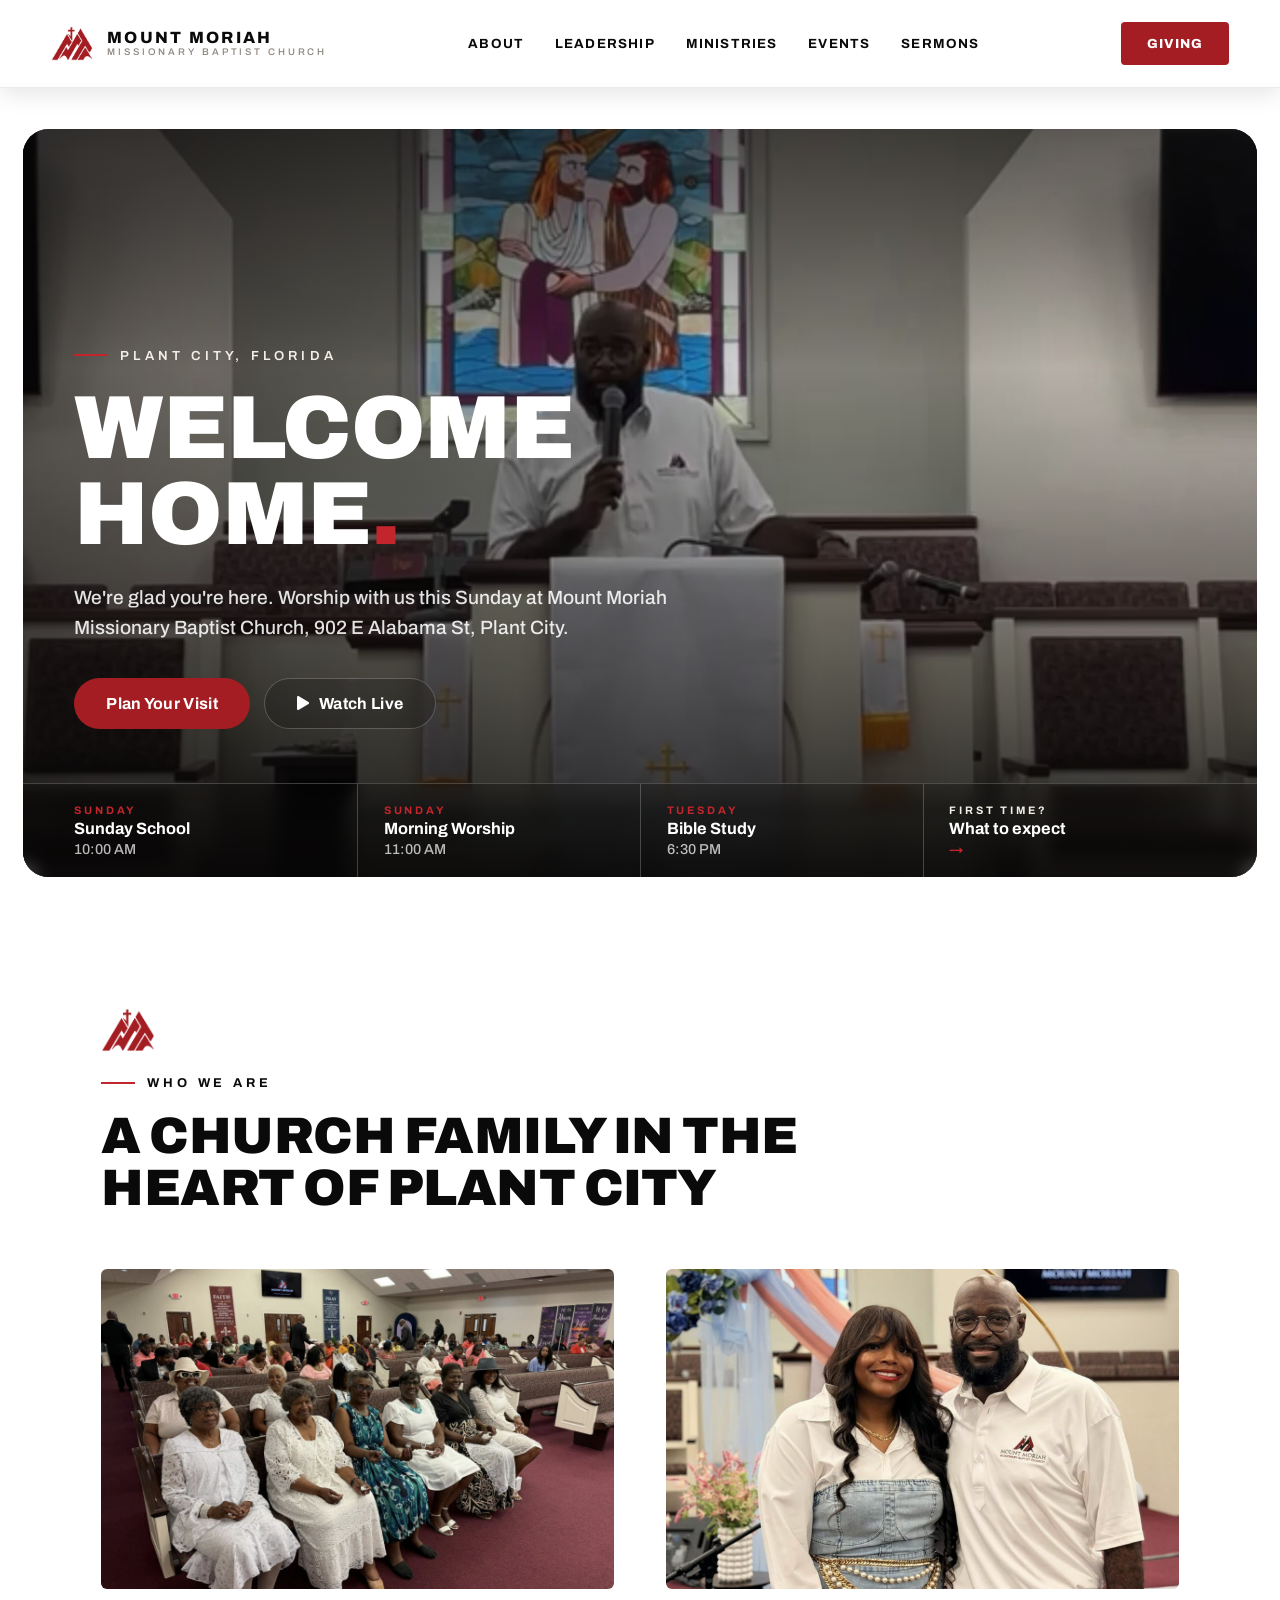
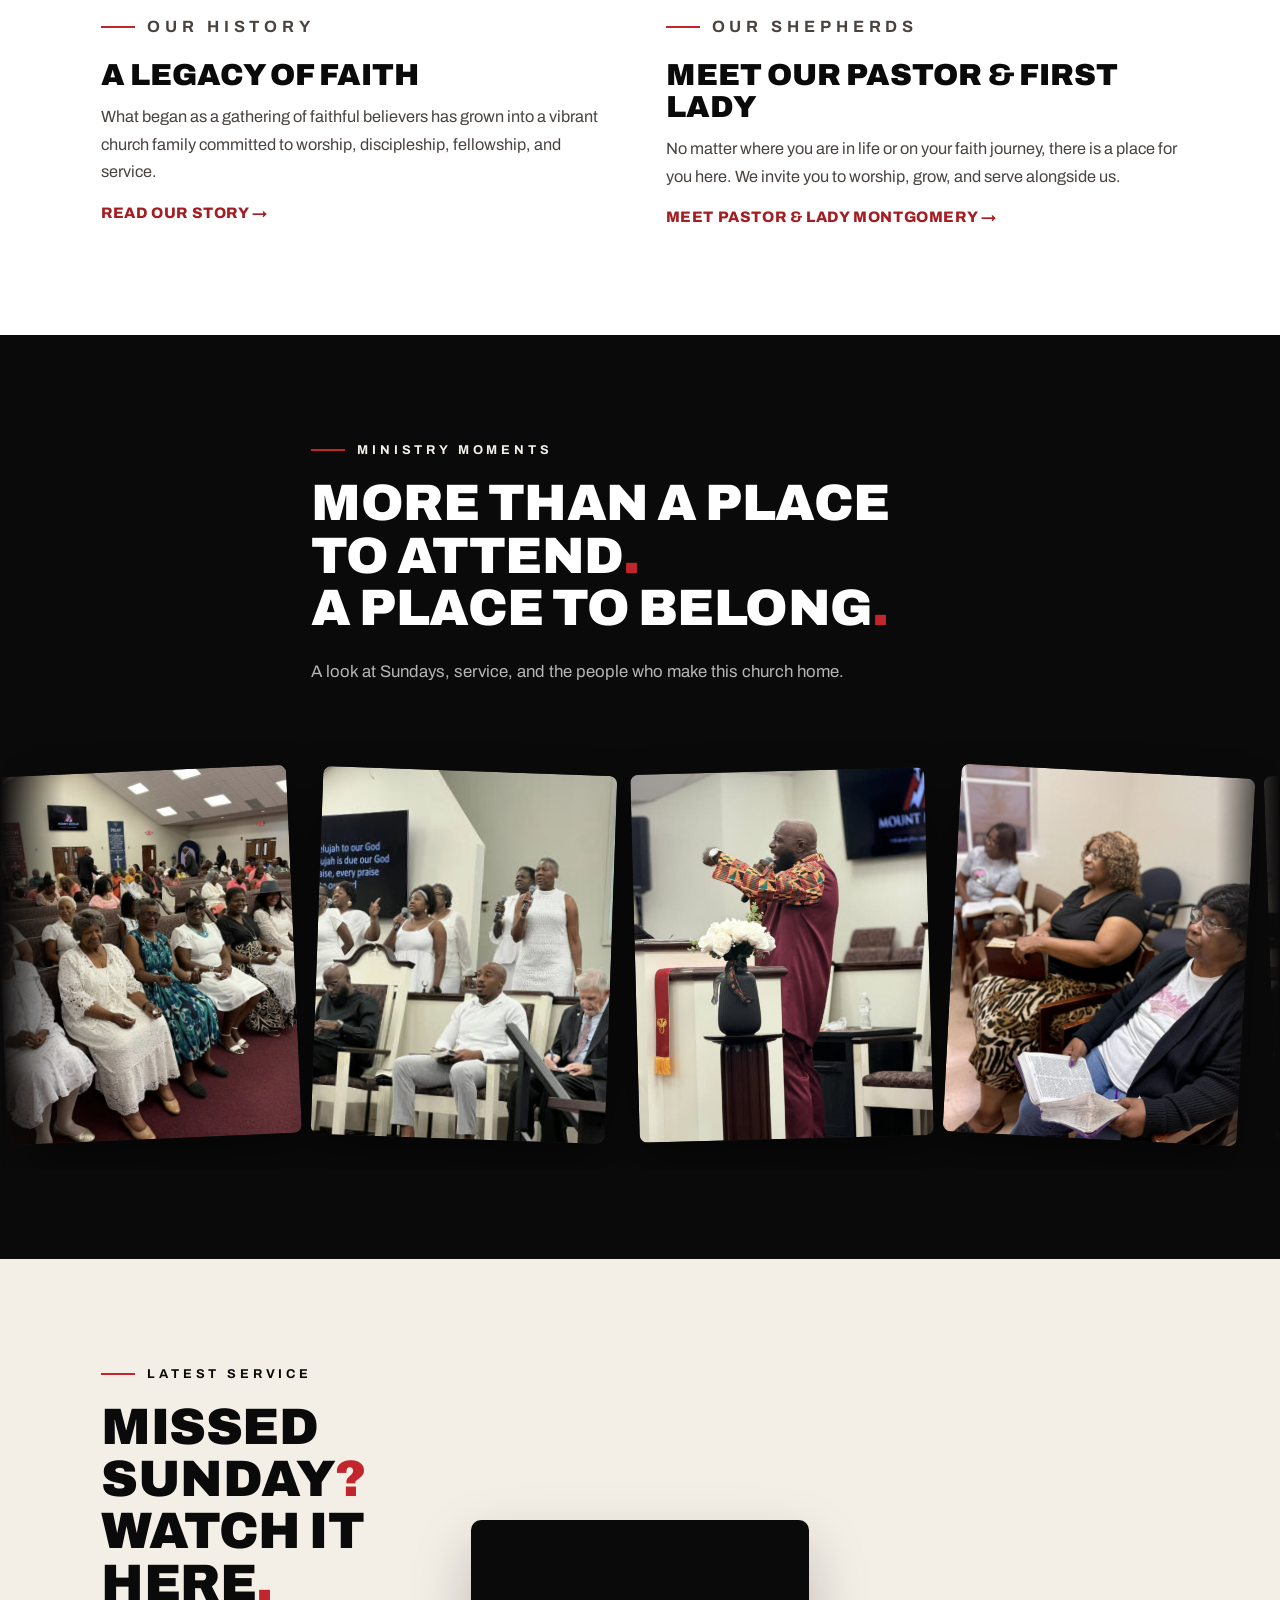
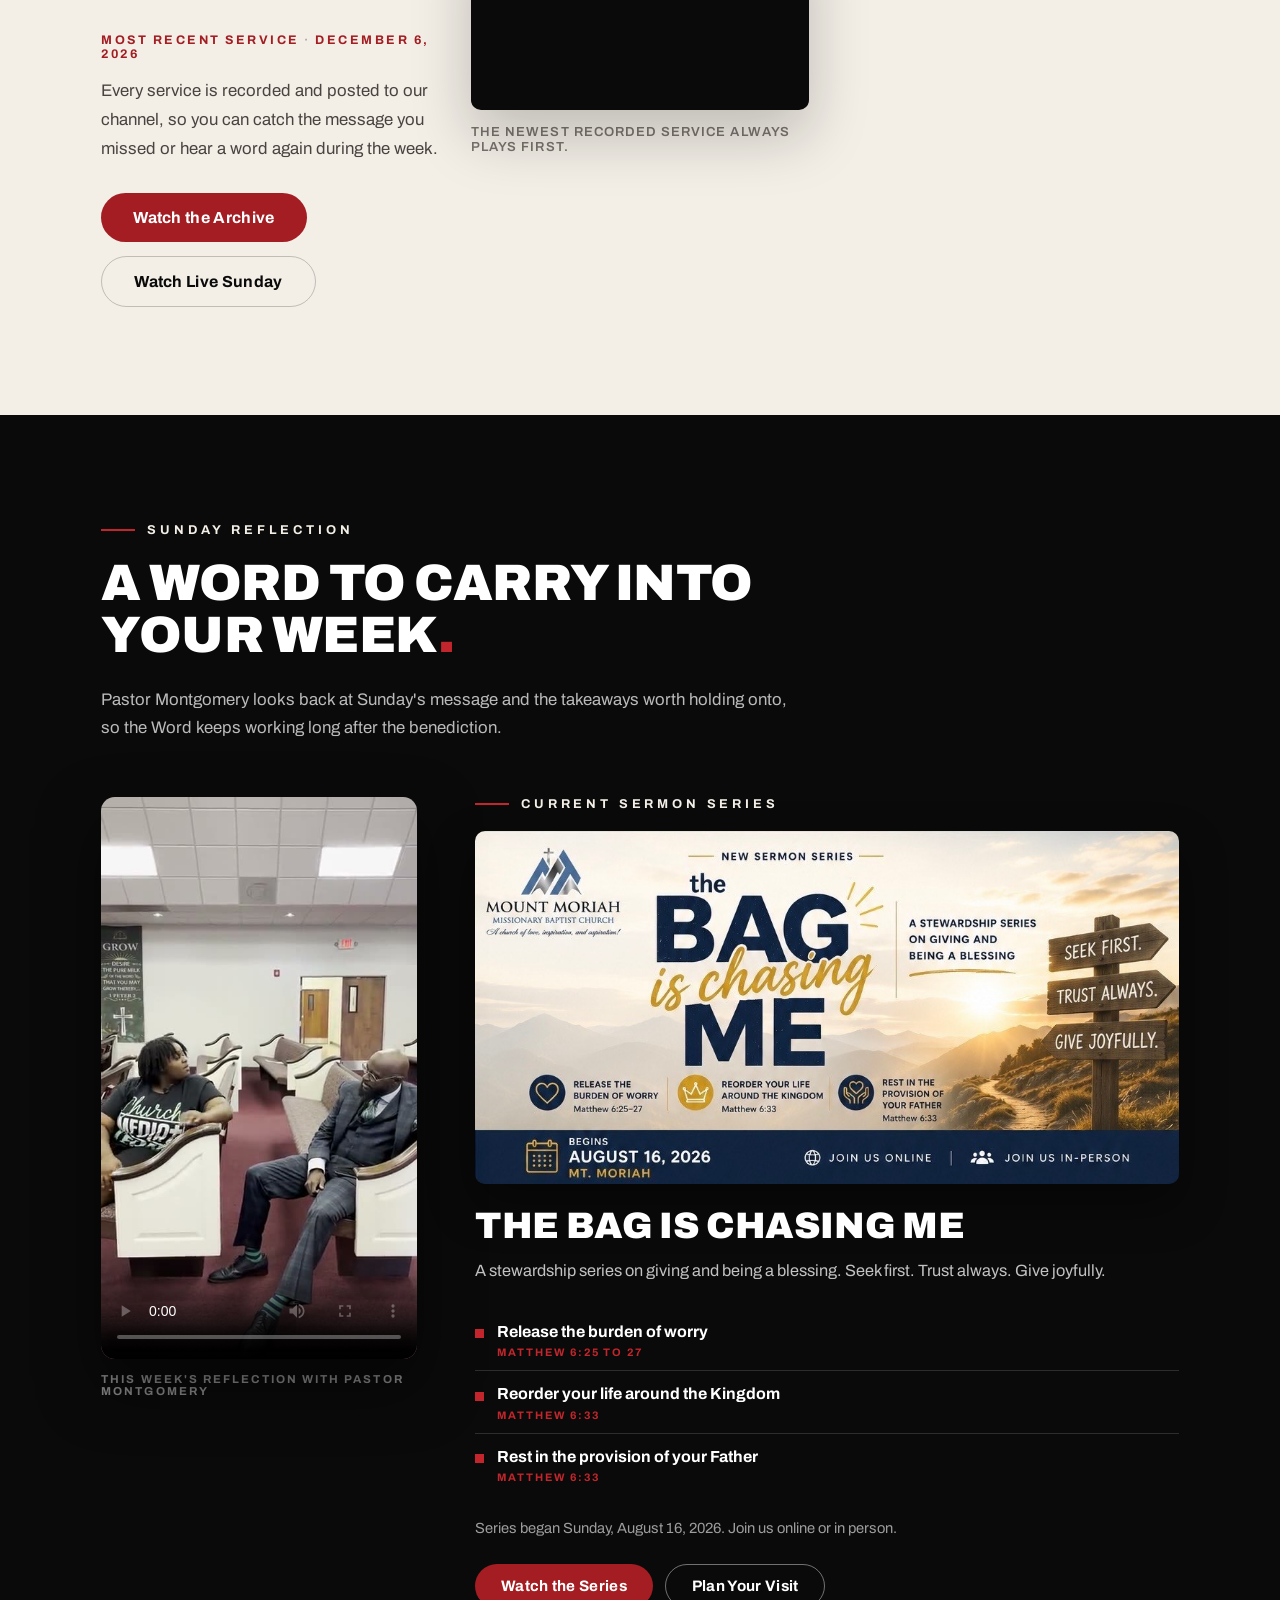
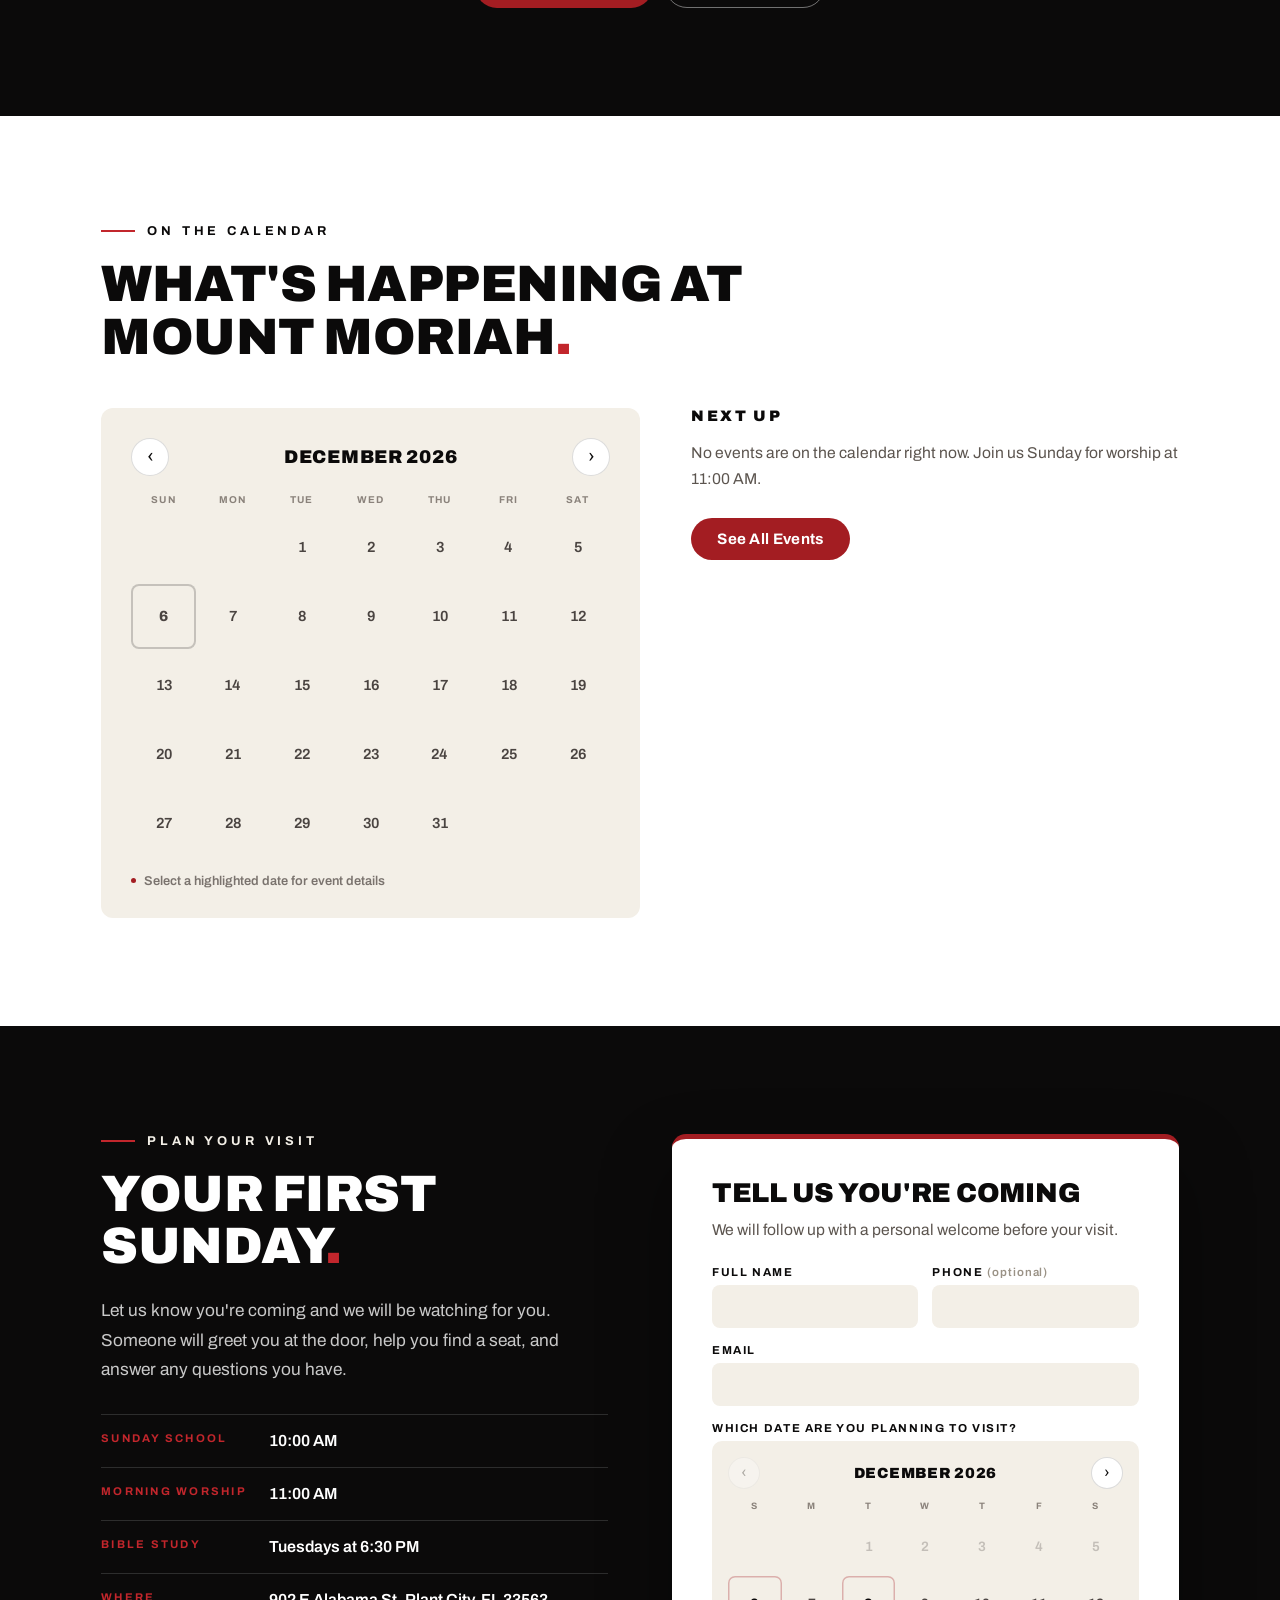
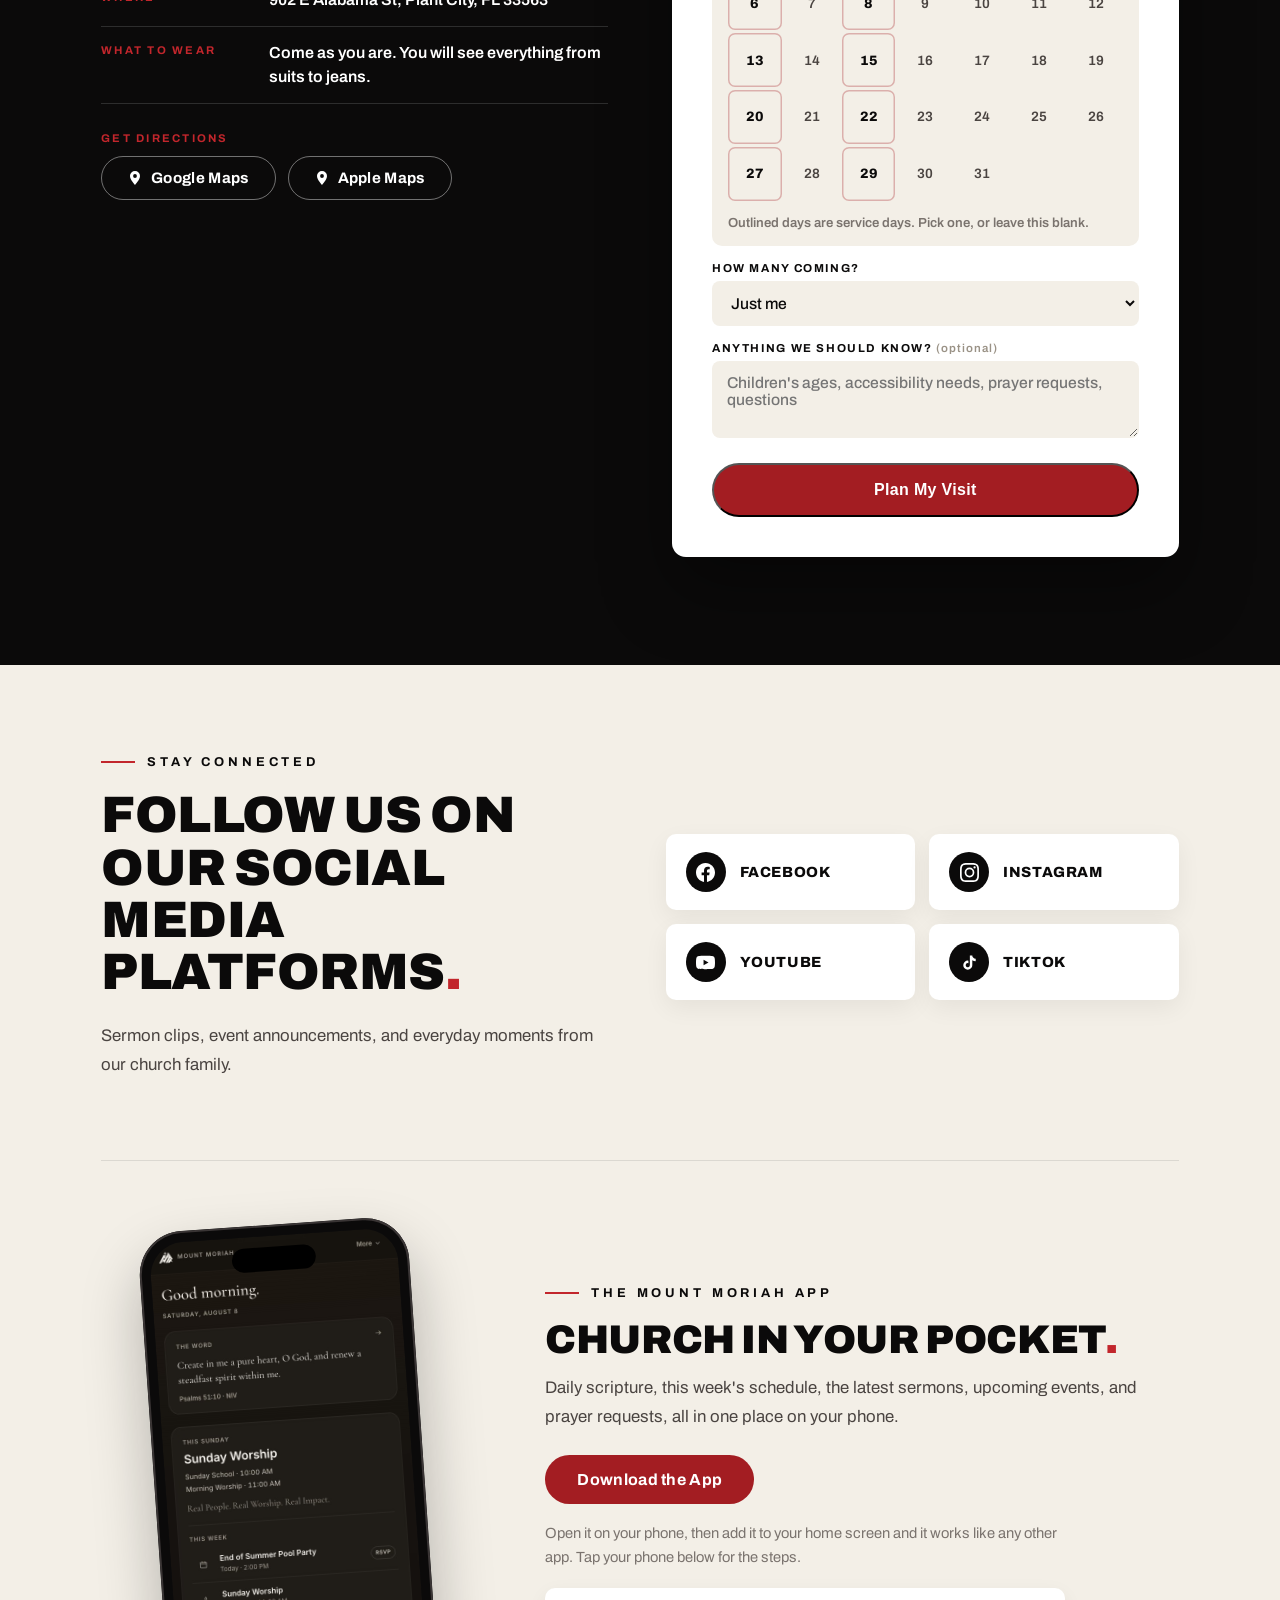
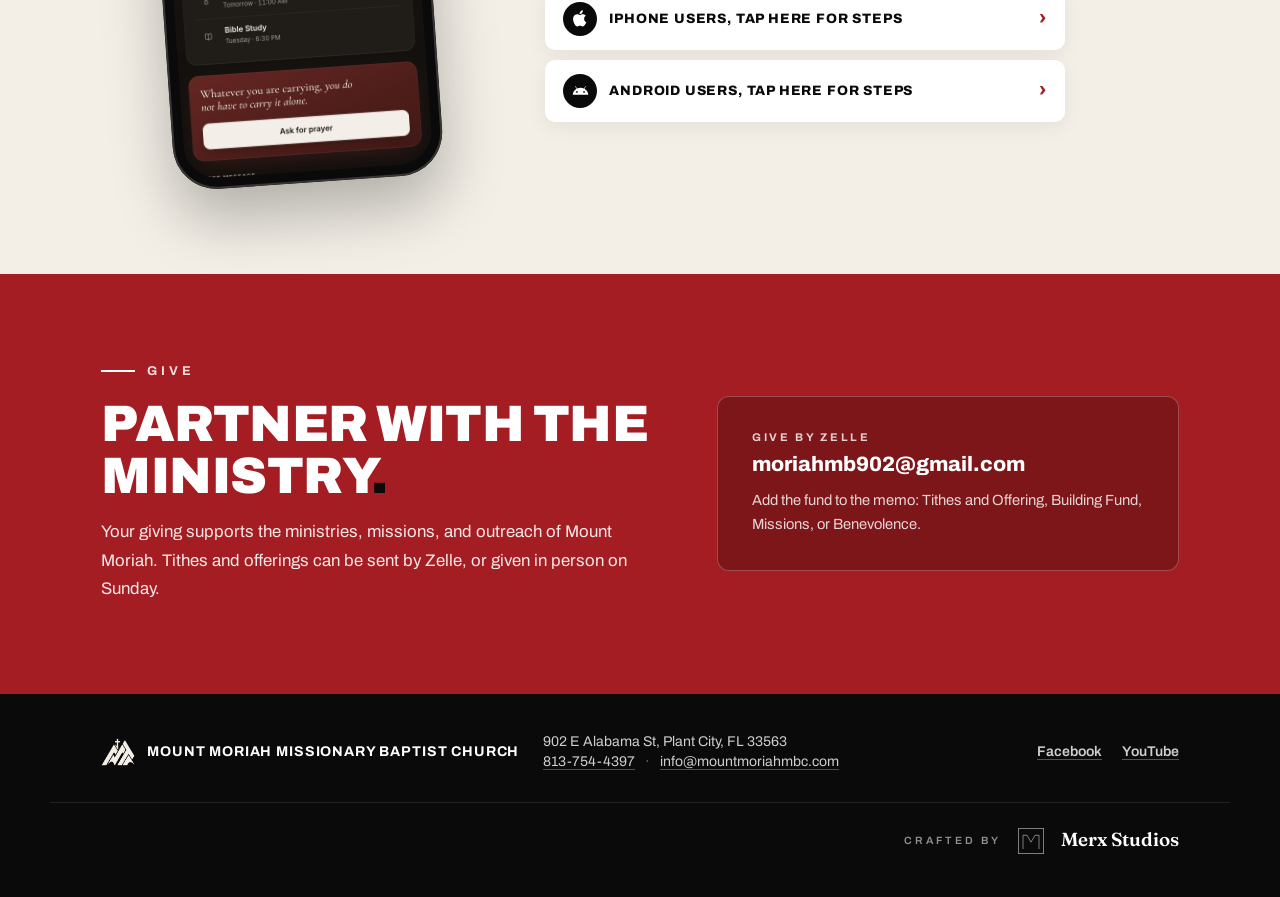
==== commit 3641c7a8: "Homepage: add Sunday Reflection with the current sermon series" ====
--- a/index.html
+++ b/index.html
@@ -23,7 +23,7 @@
   <link rel="preconnect" href="https://fonts.googleapis.com">
   <link rel="preconnect" href="https://fonts.gstatic.com" crossorigin>
   <link href="https://fonts.googleapis.com/css2?family=Archivo:wght@400;500;600;700;800;900&family=Fraunces:opsz,wght@9..144,600&display=swap" rel="stylesheet">
-  <link rel="stylesheet" href="assets/css/styles.css?v=202608082150">
+  <link rel="stylesheet" href="assets/css/styles.css?v=202608181805">
 </head>
 <body>
 
@@ -188,6 +188,63 @@
             allowfullscreen></iframe>
         </div>
         <p class="player-note">The newest recorded service always plays first.</p>
+      </div>
+    </div>
+  </section>
+
+  <section class="reflection" id="reflection">
+    <div class="section-inner">
+      <div class="reflection-head" data-reveal>
+        <p class="eyebrow eyebrow--light"><span class="tick" aria-hidden="true"></span>Sunday Reflection</p>
+        <h2 class="section-title">A word to carry into your week<span class="red">.</span></h2>
+        <p class="reflection-sub">Pastor Montgomery looks back at Sunday's message and the takeaways worth holding onto, so the Word keeps working long after the benediction.</p>
+      </div>
+
+      <div class="reflection-grid">
+        <div class="reflection-video" data-reveal>
+          <div class="reel">
+            <video
+              controls
+              preload="metadata"
+              playsinline
+              poster="assets/img/sunday-reflection-poster.jpg"
+              width="480" height="854">
+              <source src="assets/video/sunday-reflection.mp4" type="video/mp4">
+              Your browser cannot play this video. Please visit our YouTube channel to watch.
+            </video>
+          </div>
+          <p class="reel-note">This week's reflection with Pastor Montgomery</p>
+        </div>
+
+        <div class="reflection-series" data-reveal>
+          <p class="eyebrow eyebrow--light"><span class="tick" aria-hidden="true"></span>Current Sermon Series</p>
+          <figure class="series-art">
+            <img src="assets/img/sermon-series-bag.jpg"
+                 alt="The Bag Is Chasing Me, a stewardship series on giving and being a blessing, began August 16, 2026"
+                 width="977" height="491" loading="lazy">
+          </figure>
+          <h3 class="series-title">The Bag Is Chasing Me</h3>
+          <p class="series-sub">A stewardship series on giving and being a blessing. Seek first. Trust always. Give joyfully.</p>
+          <ul class="series-points">
+            <li>
+              <span class="sp-name">Release the burden of worry</span>
+              <span class="sp-ref">Matthew 6:25 to 27</span>
+            </li>
+            <li>
+              <span class="sp-name">Reorder your life around the Kingdom</span>
+              <span class="sp-ref">Matthew 6:33</span>
+            </li>
+            <li>
+              <span class="sp-name">Rest in the provision of your Father</span>
+              <span class="sp-ref">Matthew 6:33</span>
+            </li>
+          </ul>
+          <p class="series-when">Series began Sunday, August 16, 2026. Join us online or in person.</p>
+          <div class="series-actions">
+            <a class="btn btn-red" href="/sermons">Watch the Series</a>
+            <a class="btn btn-wipe" href="#visit"><span class="btn-label">Plan Your Visit</span></a>
+          </div>
+        </div>
       </div>
     </div>
   </section>
@@ -465,8 +522,8 @@
     </div>
   </footer>
 
-  <script src="assets/js/site.js?v=202608082150"></script>
-  <script src="assets/js/events-data.js?v=202608082150"></script>
-  <script src="assets/js/home.js?v=202608082150"></script>
+  <script src="assets/js/site.js?v=202608181805"></script>
+  <script src="assets/js/events-data.js?v=202608181805"></script>
+  <script src="assets/js/home.js?v=202608181805"></script>
 </body>
 </html>
--- a/assets/css/styles.css
+++ b/assets/css/styles.css
@@ -615,6 +615,25 @@
 .pastor-photos .photo--tall { aspect-ratio: auto; }
 
 .pastor-text p:not(.eyebrow):not(.lead) { font-size: 1.02rem; line-height: 1.75; color: #4a4441; margin-bottom: 16px; }
+
+.pastor-role {
+  font-weight: 700;
+  font-size: 0.8rem;
+  letter-spacing: 0.14em;
+  text-transform: uppercase;
+  color: var(--red);
+  margin-bottom: 24px;
+}
+
+.pastor-family {
+  background: var(--bone);
+  border-top: 4px solid var(--red);
+  border-radius: 6px;
+  padding: 24px 28px;
+  margin-top: 28px;
+}
+
+.pastor-family p { margin-bottom: 0; font-weight: 600; }
 
 .welcome-home {
   margin-top: 26px;
@@ -1430,6 +1449,101 @@
 
 .btn-outline { border: 1.5px solid rgba(11, 10, 10, 0.22); color: var(--ink); }
 .btn-outline:hover { border-color: var(--ink); }
+
+/* ---------- Sunday Reflection ---------- */
+
+.reflection { background: var(--ink); color: var(--paper); padding: clamp(76px, 12vh, 140px) 0; }
+
+.reflection-head { max-width: 760px; margin-bottom: clamp(40px, 6vh, 64px); }
+
+.reflection-sub { font-size: 1.05rem; line-height: 1.7; color: rgba(255, 255, 255, 0.72); max-width: 42em; }
+
+.reflection-grid {
+  display: grid;
+  grid-template-columns: minmax(0, 0.62fr) minmax(0, 1.38fr);
+  gap: clamp(32px, 4.5vw, 68px);
+  align-items: start;
+}
+
+.reflection-grid > * { min-width: 0; }
+
+/* Portrait recap video, framed like a phone reel */
+.reel {
+  position: relative;
+  aspect-ratio: 9 / 16;
+  border-radius: 14px;
+  overflow: hidden;
+  background: var(--ink-soft);
+  box-shadow: 0 26px 60px rgba(0, 0, 0, 0.5);
+}
+
+.reel video { width: 100%; height: 100%; object-fit: cover; display: block; }
+
+.reel-note {
+  margin-top: 14px;
+  font-weight: 700;
+  font-size: 0.72rem;
+  letter-spacing: 0.18em;
+  text-transform: uppercase;
+  color: rgba(255, 255, 255, 0.5);
+}
+
+.series-art {
+  margin: 0 0 24px;
+  border-radius: 10px;
+  overflow: hidden;
+  background: var(--ink-soft);
+  box-shadow: 0 20px 46px rgba(0, 0, 0, 0.42);
+}
+
+.series-art img { width: 100%; height: auto; display: block; }
+
+.series-title {
+  font-weight: 900;
+  font-size: clamp(1.6rem, 3vw, 2.3rem);
+  line-height: 1.02;
+  text-transform: uppercase;
+  letter-spacing: -0.01em;
+  margin-bottom: 12px;
+}
+
+.series-sub { font-size: 1.02rem; line-height: 1.65; color: rgba(255, 255, 255, 0.75); margin-bottom: 24px; }
+
+.series-points { list-style: none; margin-bottom: 22px; }
+
+.series-points li {
+  position: relative;
+  padding: 12px 0 12px 22px;
+  border-top: 1px solid rgba(255, 255, 255, 0.14);
+}
+
+.series-points li:first-child { border-top: 0; }
+
+.series-points li::before {
+  content: "";
+  position: absolute;
+  left: 0;
+  top: 1.28em;
+  width: 9px;
+  height: 9px;
+  background: var(--red-bright);
+}
+
+.sp-name { display: block; font-weight: 700; font-size: 1rem; line-height: 1.4; }
+
+.sp-ref {
+  display: block;
+  margin-top: 3px;
+  font-weight: 700;
+  font-size: 0.68rem;
+  letter-spacing: 0.18em;
+  text-transform: uppercase;
+  color: var(--red-bright);
+}
+
+.series-when { font-size: 0.92rem; line-height: 1.6; color: rgba(255, 255, 255, 0.6); margin-bottom: 24px; }
+
+.series-actions { display: flex; flex-wrap: wrap; gap: 12px; }
 
 /* ---------- Homepage events calendar ---------- */
 
@@ -2330,6 +2444,10 @@
   .footer-links { margin-left: 0; }
   .social-inner { grid-template-columns: 1fr; }
   .social-links { grid-template-columns: 1fr; }
+  .reflection-grid { grid-template-columns: 1fr; }
+  .reel { max-width: 340px; margin: 0 auto; }
+  .reel-note { text-align: center; }
+  .series-actions .btn { flex: 1 1 auto; justify-content: center; }
   .app-row { grid-template-columns: 1fr; }
   .iphone { transform: rotate(0deg); margin-bottom: 8px; }
   .app-actions .btn { width: 100%; justify-content: center; }
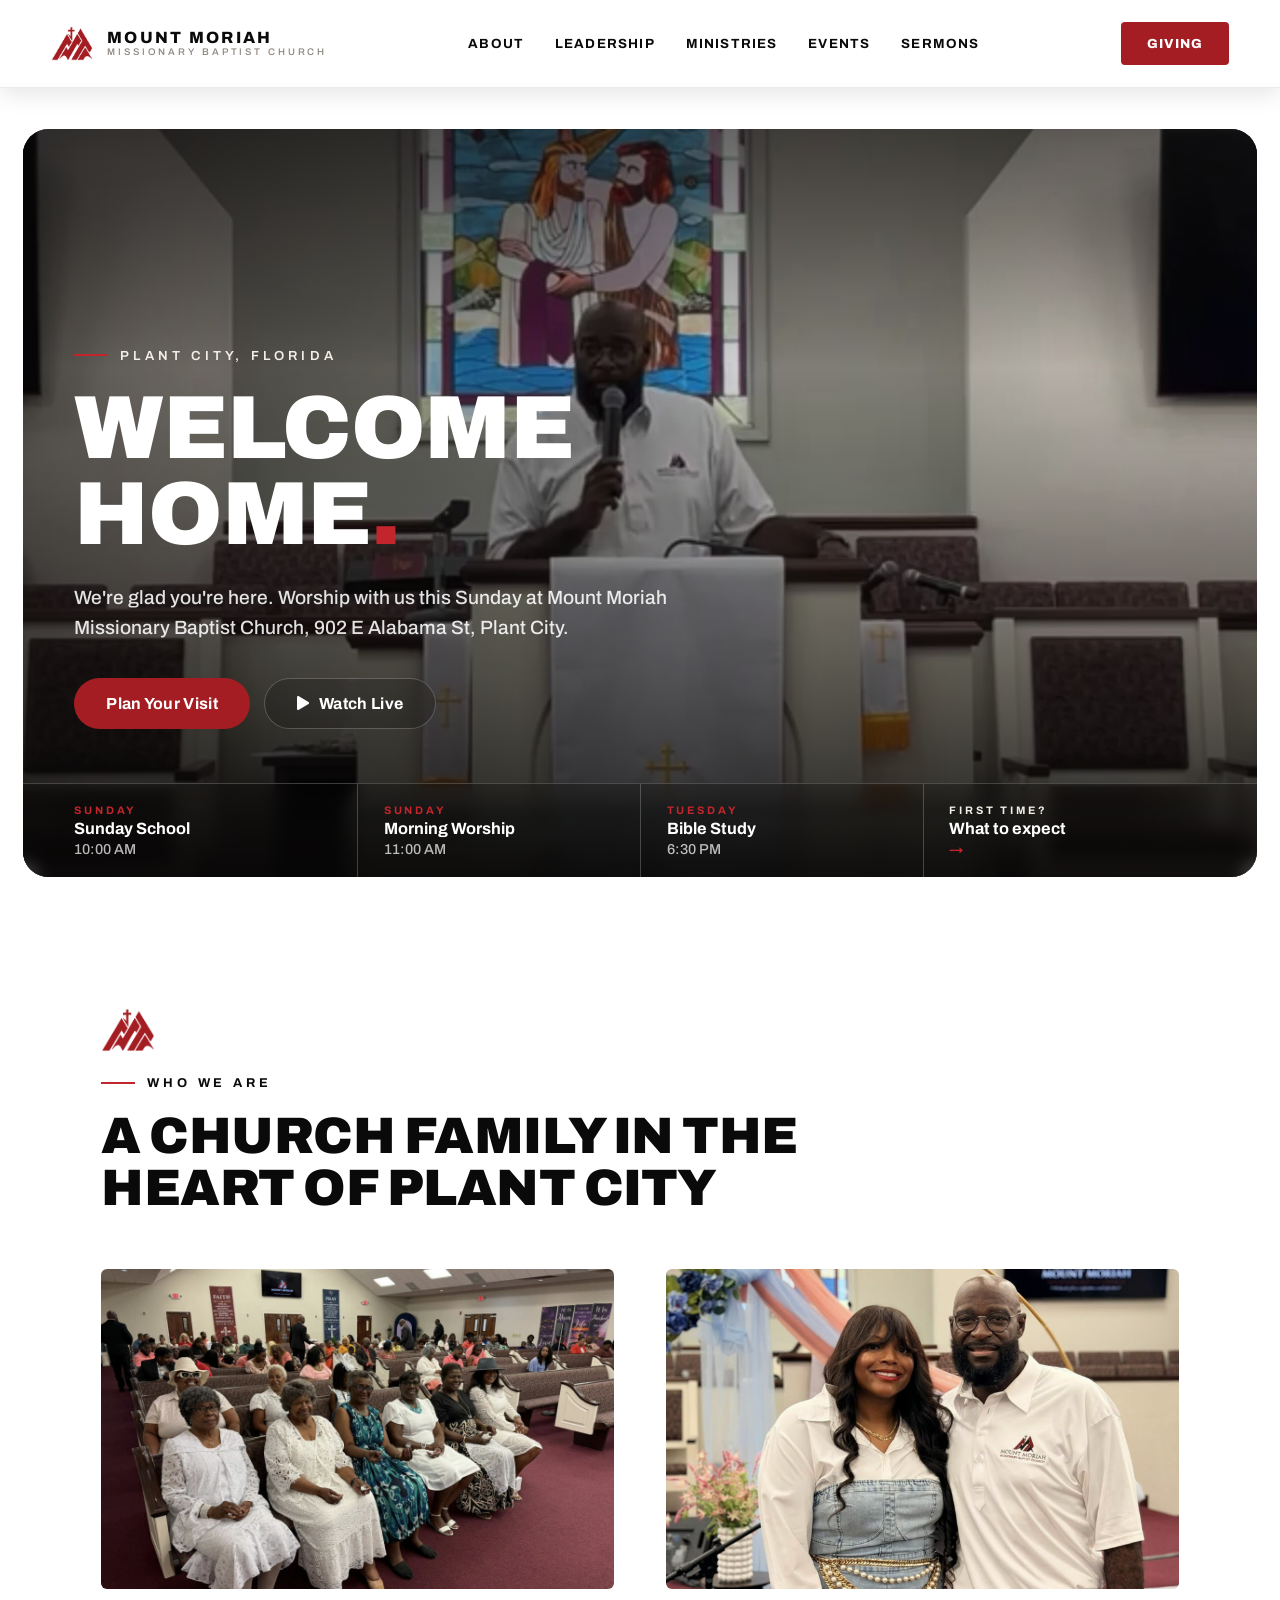
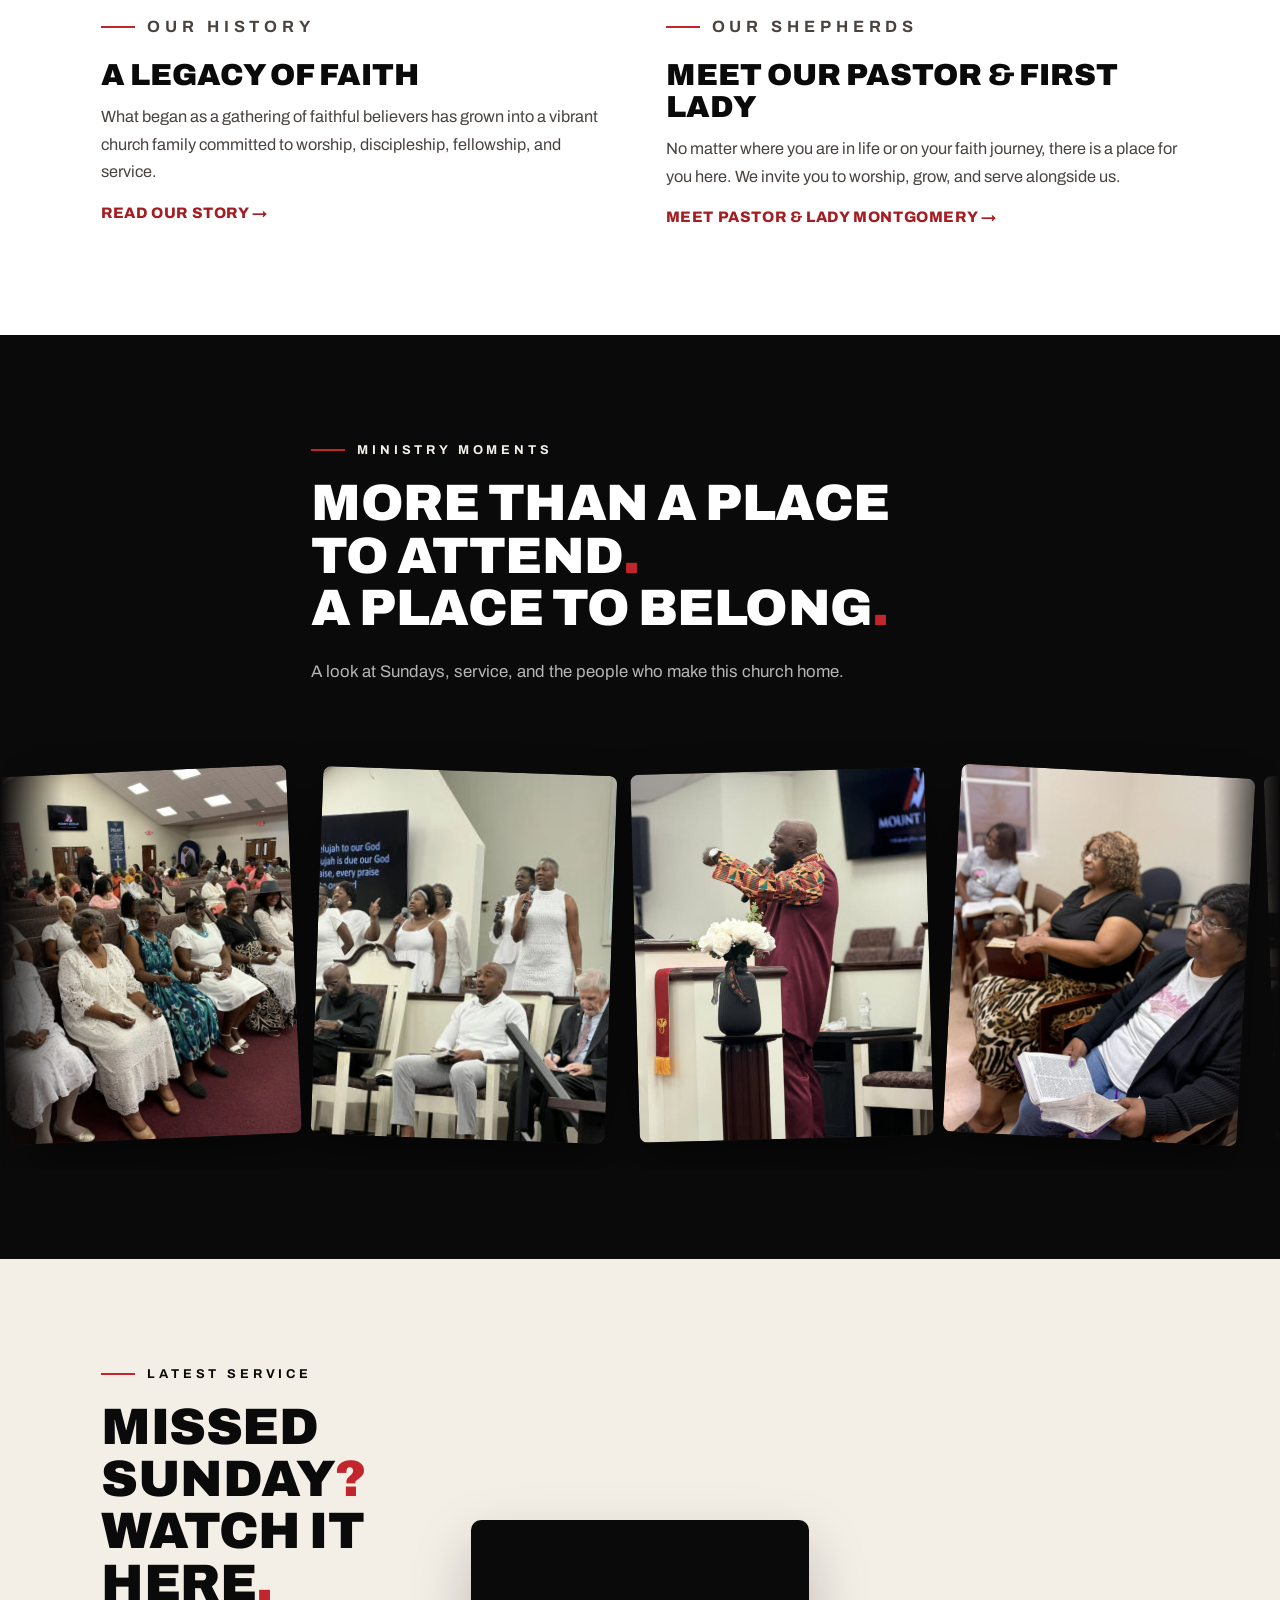
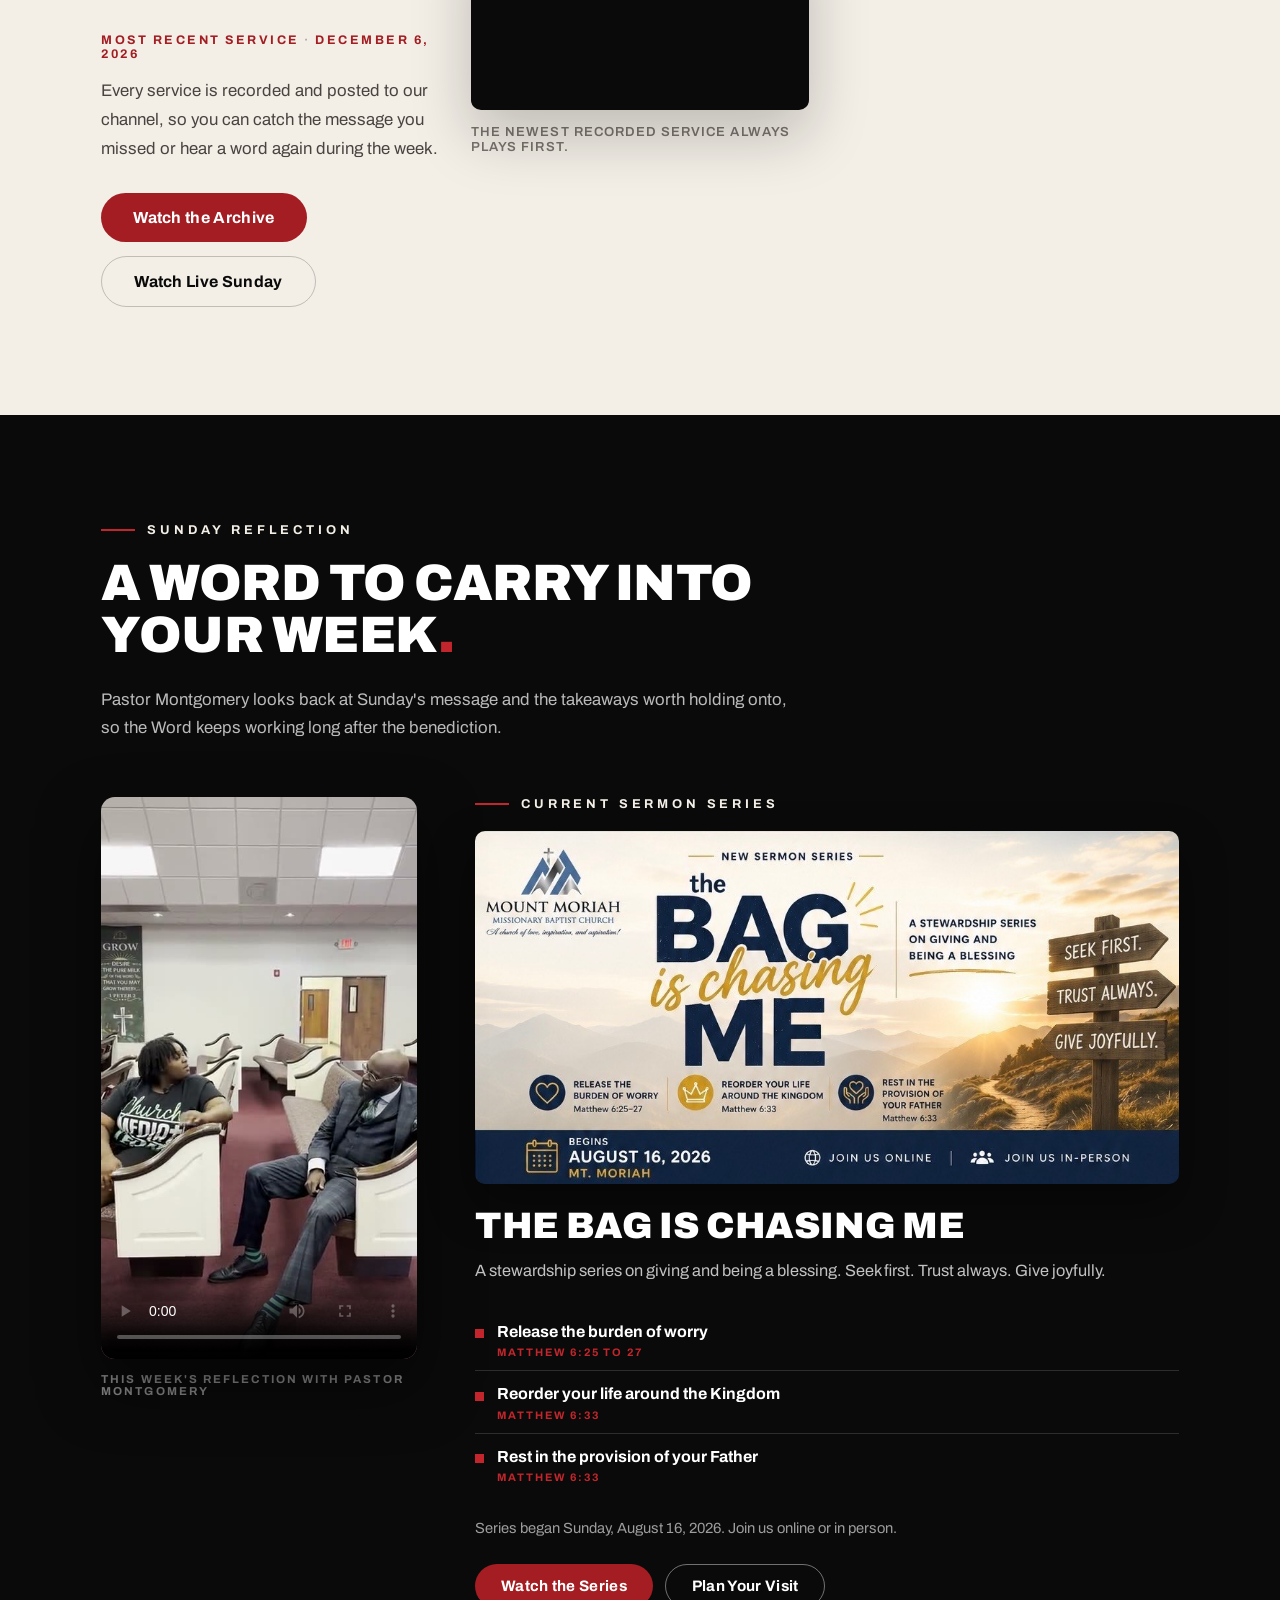
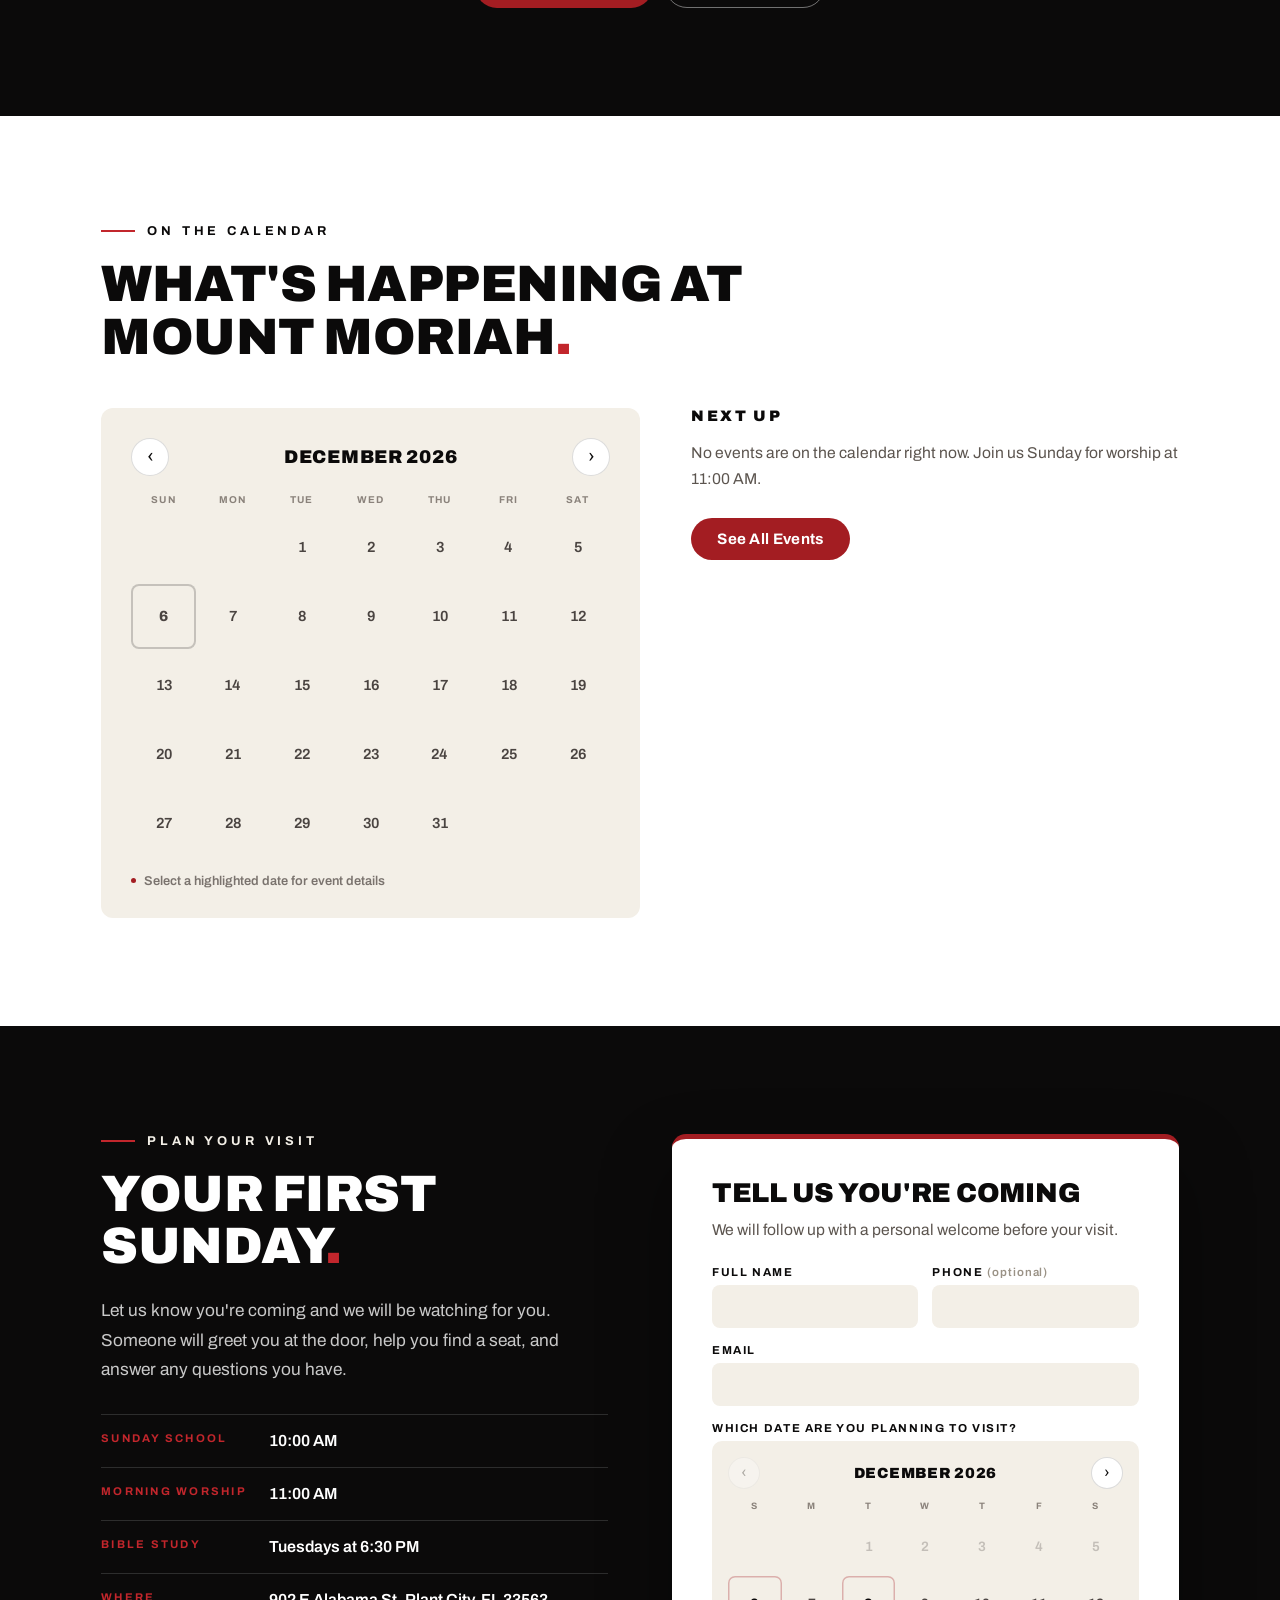
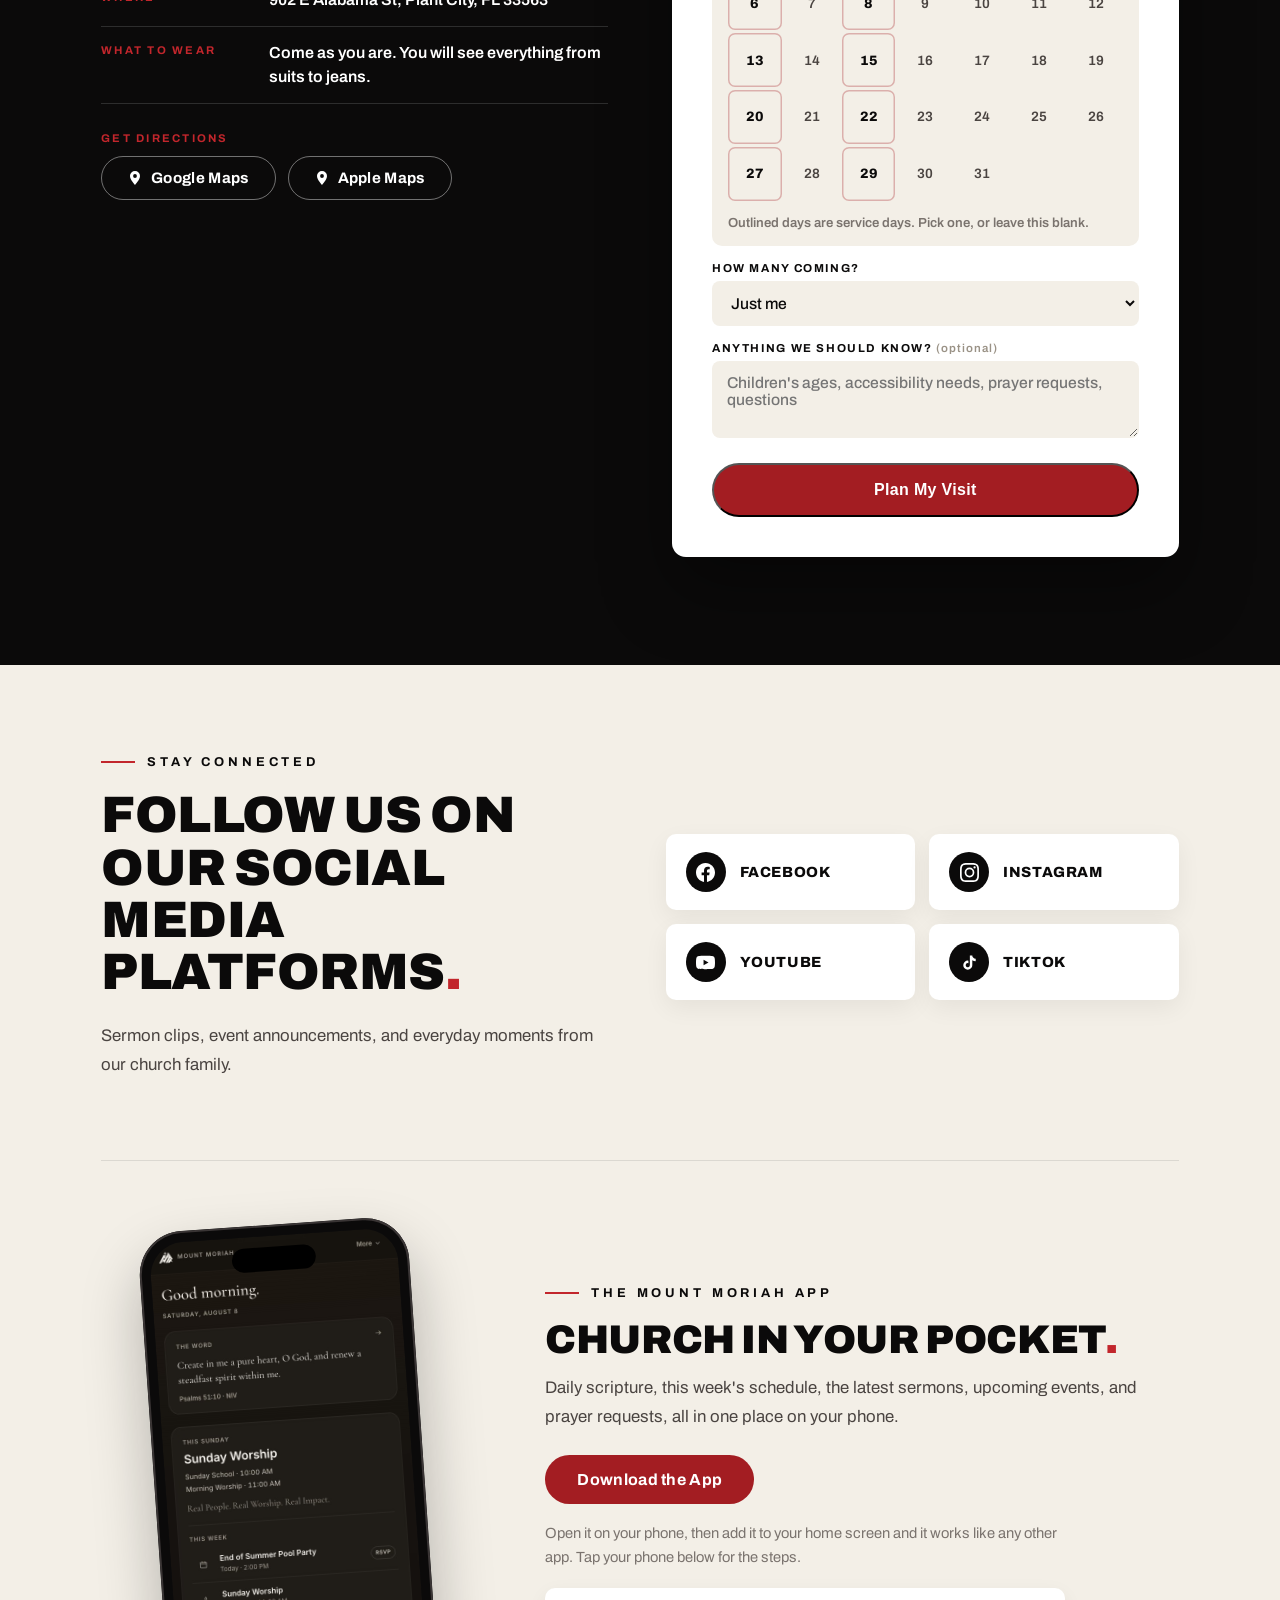
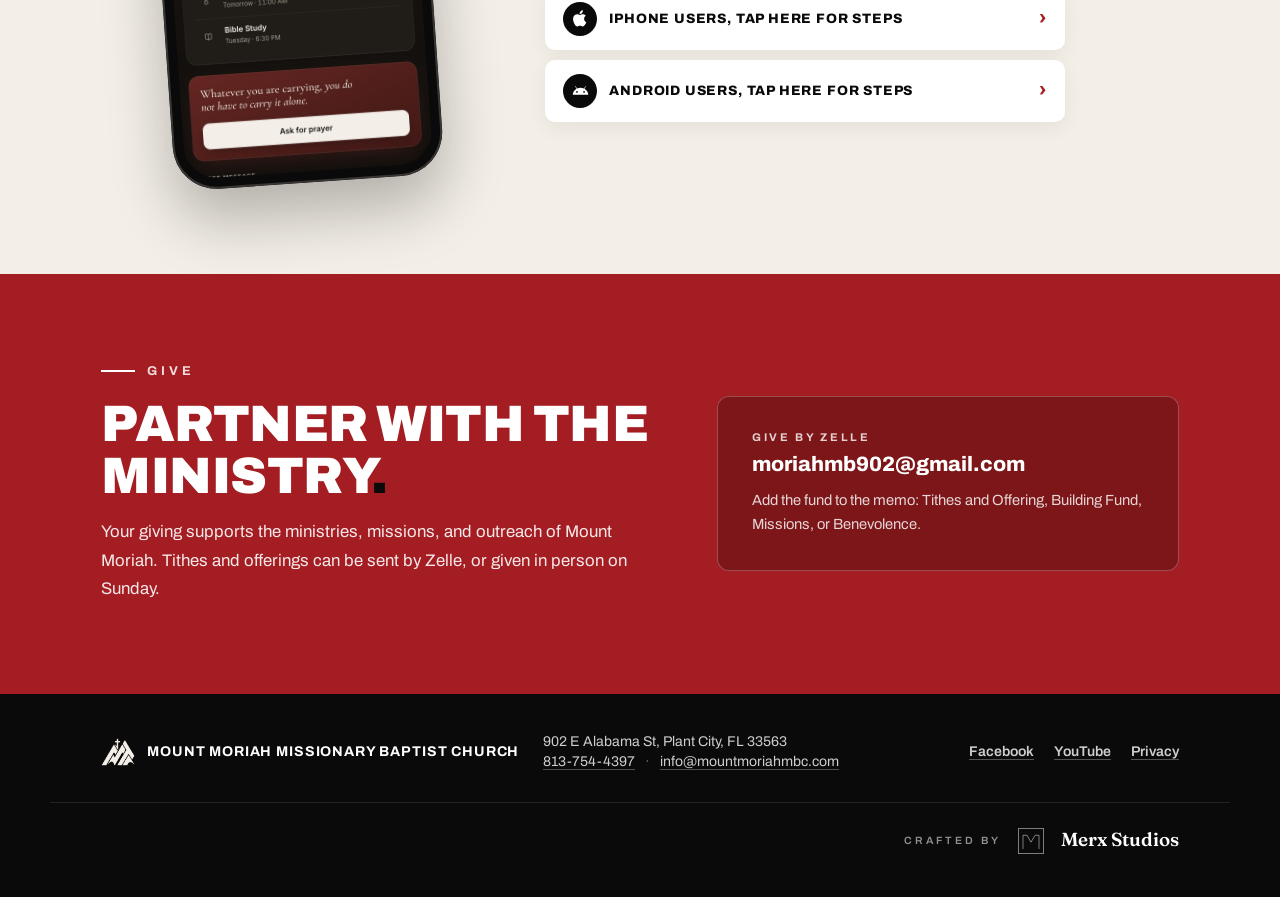
==== commit 779723c8: "Install Merx Analytics - The direct snippet as plain tags in every page head (the daily tag check   " ====
--- a/index.html
+++ b/index.html
@@ -3,6 +3,10 @@
 <head>
   <meta charset="UTF-8">
   <meta name="viewport" content="width=device-width, initial-scale=1.0">
+  <!-- Merx Analytics: cookieless and first party (see /privacy). Plain tags on purpose:
+       the daily tag check reads the served HTML. -->
+  <script>window.mx=window.mx||function(){(window.mx.q=window.mx.q||[]).push(arguments)}</script>
+  <script defer src="https://a.merxstudios.com/m.js" data-site="nnr5h1ox2sj6qzli"></script>
   <title>Mount Moriah Missionary Baptist Church | Plant City, FL</title>
   <meta name="description" content="Mount Moriah Missionary Baptist Church in Plant City, Florida. Join us for worship Sundays at 11 AM. 902 E Alabama St, Plant City, FL 33563.">
   <meta name="theme-color" content="#ffffff">
@@ -23,7 +27,7 @@
   <link rel="preconnect" href="https://fonts.googleapis.com">
   <link rel="preconnect" href="https://fonts.gstatic.com" crossorigin>
   <link href="https://fonts.googleapis.com/css2?family=Archivo:wght@400;500;600;700;800;900&family=Fraunces:opsz,wght@9..144,600&display=swap" rel="stylesheet">
-  <link rel="stylesheet" href="assets/css/styles.css?v=202608181805">
+  <link rel="stylesheet" href="assets/css/styles.css?v=202610101944">
 </head>
 <body>
 
@@ -73,7 +77,7 @@
       <h1 class="hero-title">Welcome<br>home<span class="red">.</span></h1>
       <p class="hero-lede">We're glad you're here. Worship with us this Sunday at Mount&nbsp;Moriah Missionary Baptist Church, 902 E&nbsp;Alabama&nbsp;St, Plant&nbsp;City.</p>
       <div class="hero-cta">
-        <a class="btn btn-red btn-lg" href="#visit">Plan Your Visit</a>
+        <a class="btn btn-red btn-lg" href="#visit" data-mx-event="plan_visit_click">Plan Your Visit</a>
         <a class="btn btn-ghost btn-lg" href="https://www.facebook.com/moriah.baptist.33" target="_blank" rel="noopener">
           <svg width="12" height="14" viewBox="0 0 12 14" fill="none" aria-hidden="true"><path d="M0 1.27C0 .3 1.05-.3 1.89.19l9.6 5.73a1.25 1.25 0 0 1 0 2.16l-9.6 5.73C1.05 14.3 0 13.7 0 12.73V1.27Z" fill="currentColor"/></svg>
           Watch Live
@@ -180,7 +184,7 @@
       <div class="sermon-player" data-reveal>
         <div class="player-frame">
           <iframe
-            src="https://www.youtube-nocookie.com/embed/videoseries?list=UUrfC6KdaZUdFrcIHmtJ0DbA&amp;rel=0"
+            src="https://www.youtube-nocookie.com/embed/videoseries?list=UUrfC6KdaZUdFrcIHmtJ0DbA&amp;rel=0&amp;enablejsapi=1&amp;origin=https://mountmoriahmbc.com"
             title="Most recent service from Mount Moriah Missionary Baptist Church"
             loading="lazy"
             allow="accelerometer; autoplay; clipboard-write; encrypted-media; gyroscope; picture-in-picture; web-share"
@@ -242,7 +246,7 @@
           <p class="series-when">Series began Sunday, August 16, 2026. Join us online or in person.</p>
           <div class="series-actions">
             <a class="btn btn-red" href="/sermons">Watch the Series</a>
-            <a class="btn btn-wipe" href="#visit"><span class="btn-label">Plan Your Visit</span></a>
+            <a class="btn btn-wipe" href="#visit" data-mx-event="plan_visit_click"><span class="btn-label">Plan Your Visit</span></a>
           </div>
         </div>
       </div>
@@ -508,10 +512,11 @@
       <div class="footer-links">
         <a href="https://www.facebook.com/moriah.baptist.33" target="_blank" rel="noopener">Facebook</a>
         <a href="https://www.youtube.com/@Mountmoriahmbcplantcity" target="_blank" rel="noopener">YouTube</a>
+        <a href="/privacy">Privacy</a>
       </div>
     </div>
     <div class="footer-credit">
-      <a class="merx" href="https://merx.studio" target="_blank" rel="noopener">
+      <a class="merx" href="https://merxstudios.com" target="_blank" rel="noopener">
         <span class="merx-by">Crafted by</span>
         <svg class="merx-mark" width="32" height="32" viewBox="0 0 56 56" xmlns="http://www.w3.org/2000/svg" aria-hidden="true">
           <rect x="6" y="6" width="44" height="44" fill="none" stroke="currentColor" stroke-width="1.5"/>
@@ -522,8 +527,8 @@
     </div>
   </footer>
 
-  <script src="assets/js/site.js?v=202608181805"></script>
-  <script src="assets/js/events-data.js?v=202608181805"></script>
-  <script src="assets/js/home.js?v=202608181805"></script>
+  <script src="assets/js/site.js?v=202610101944"></script>
+  <script src="assets/js/events-data.js?v=202610101944"></script>
+  <script src="assets/js/home.js?v=202610101944"></script>
 </body>
 </html>
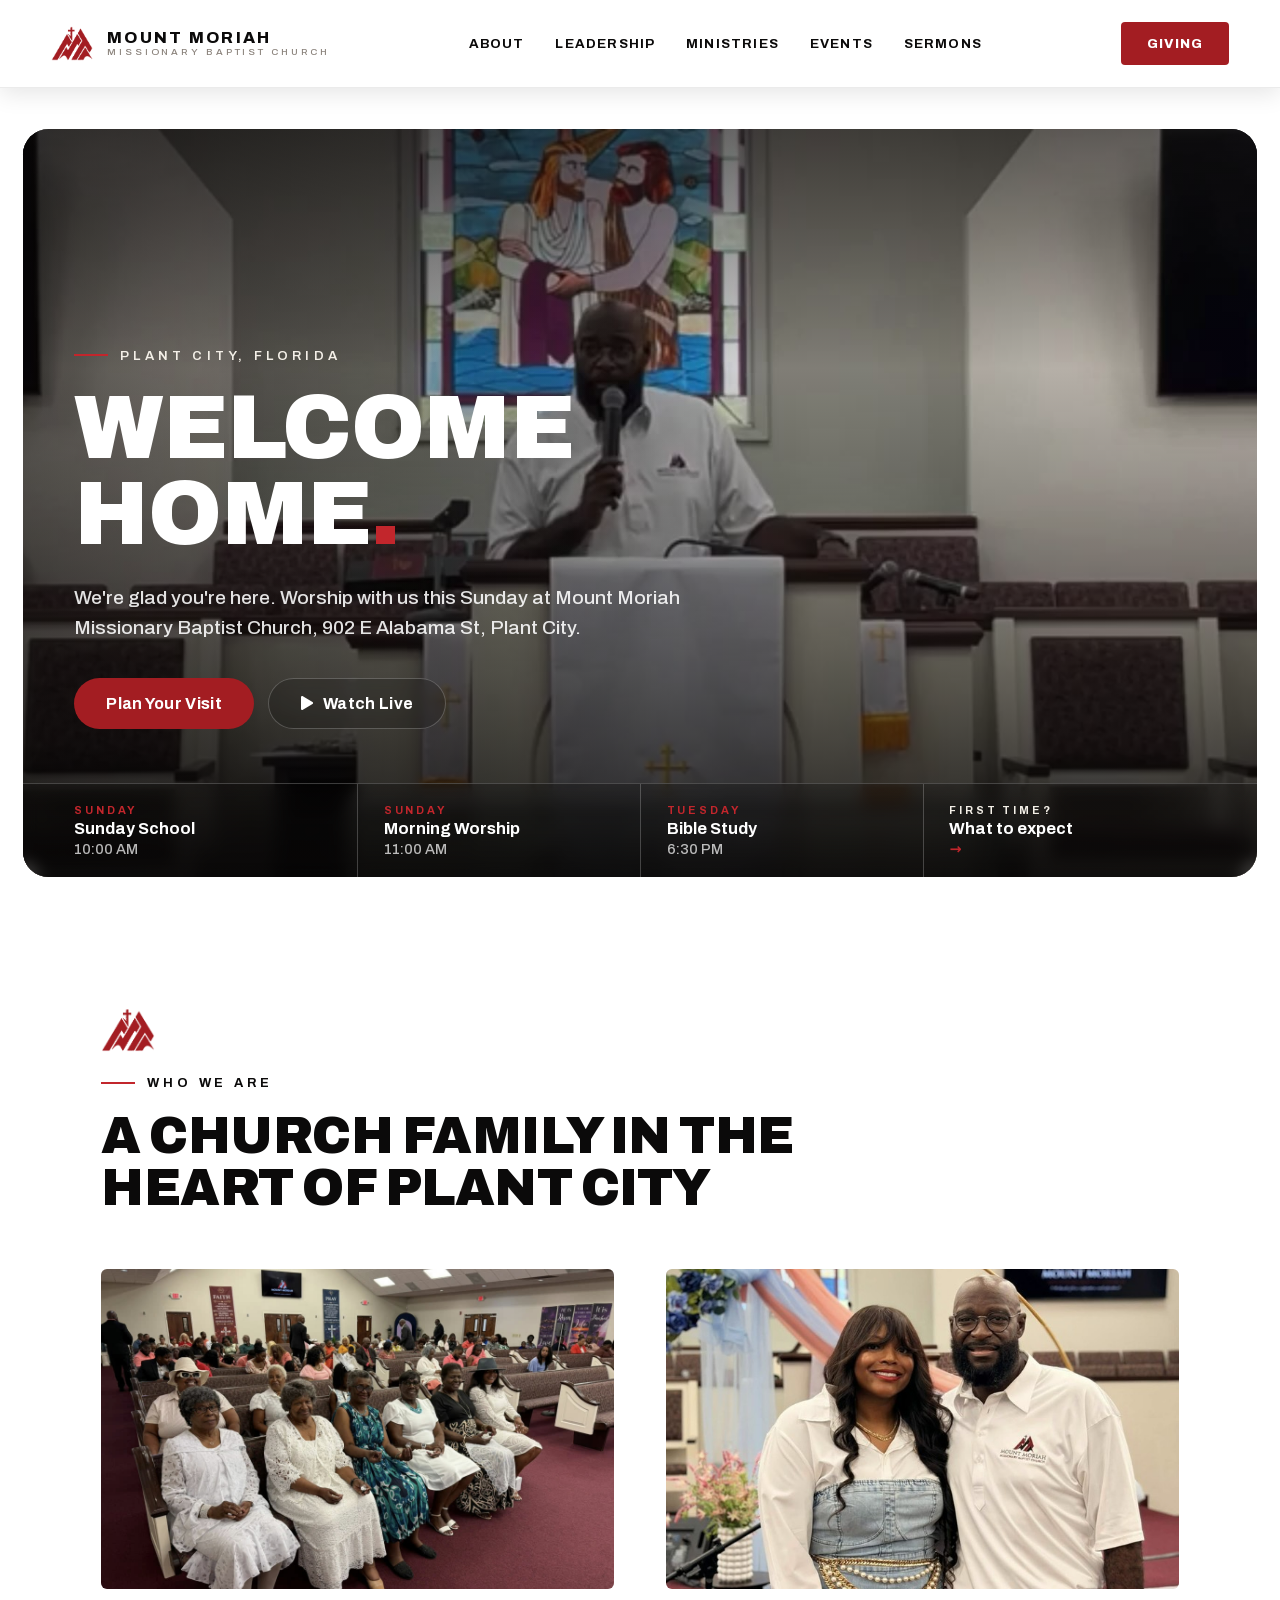
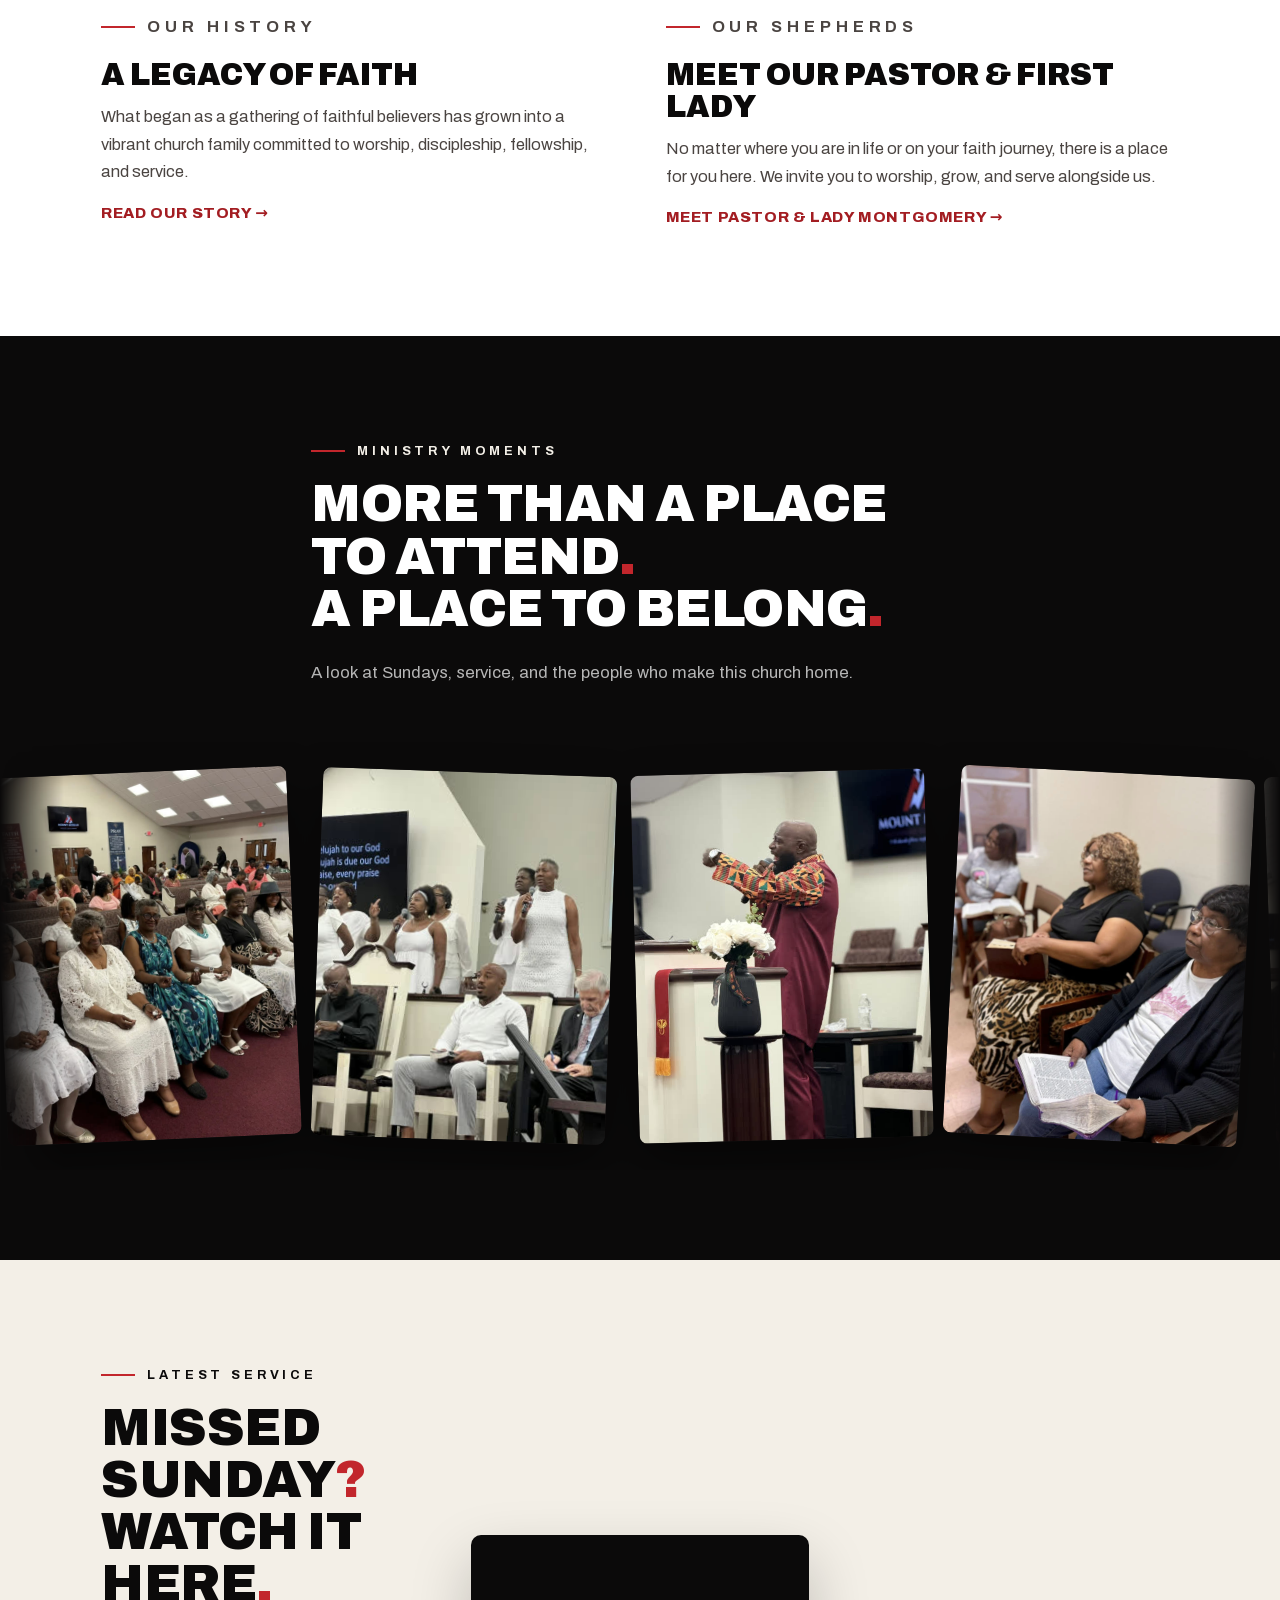
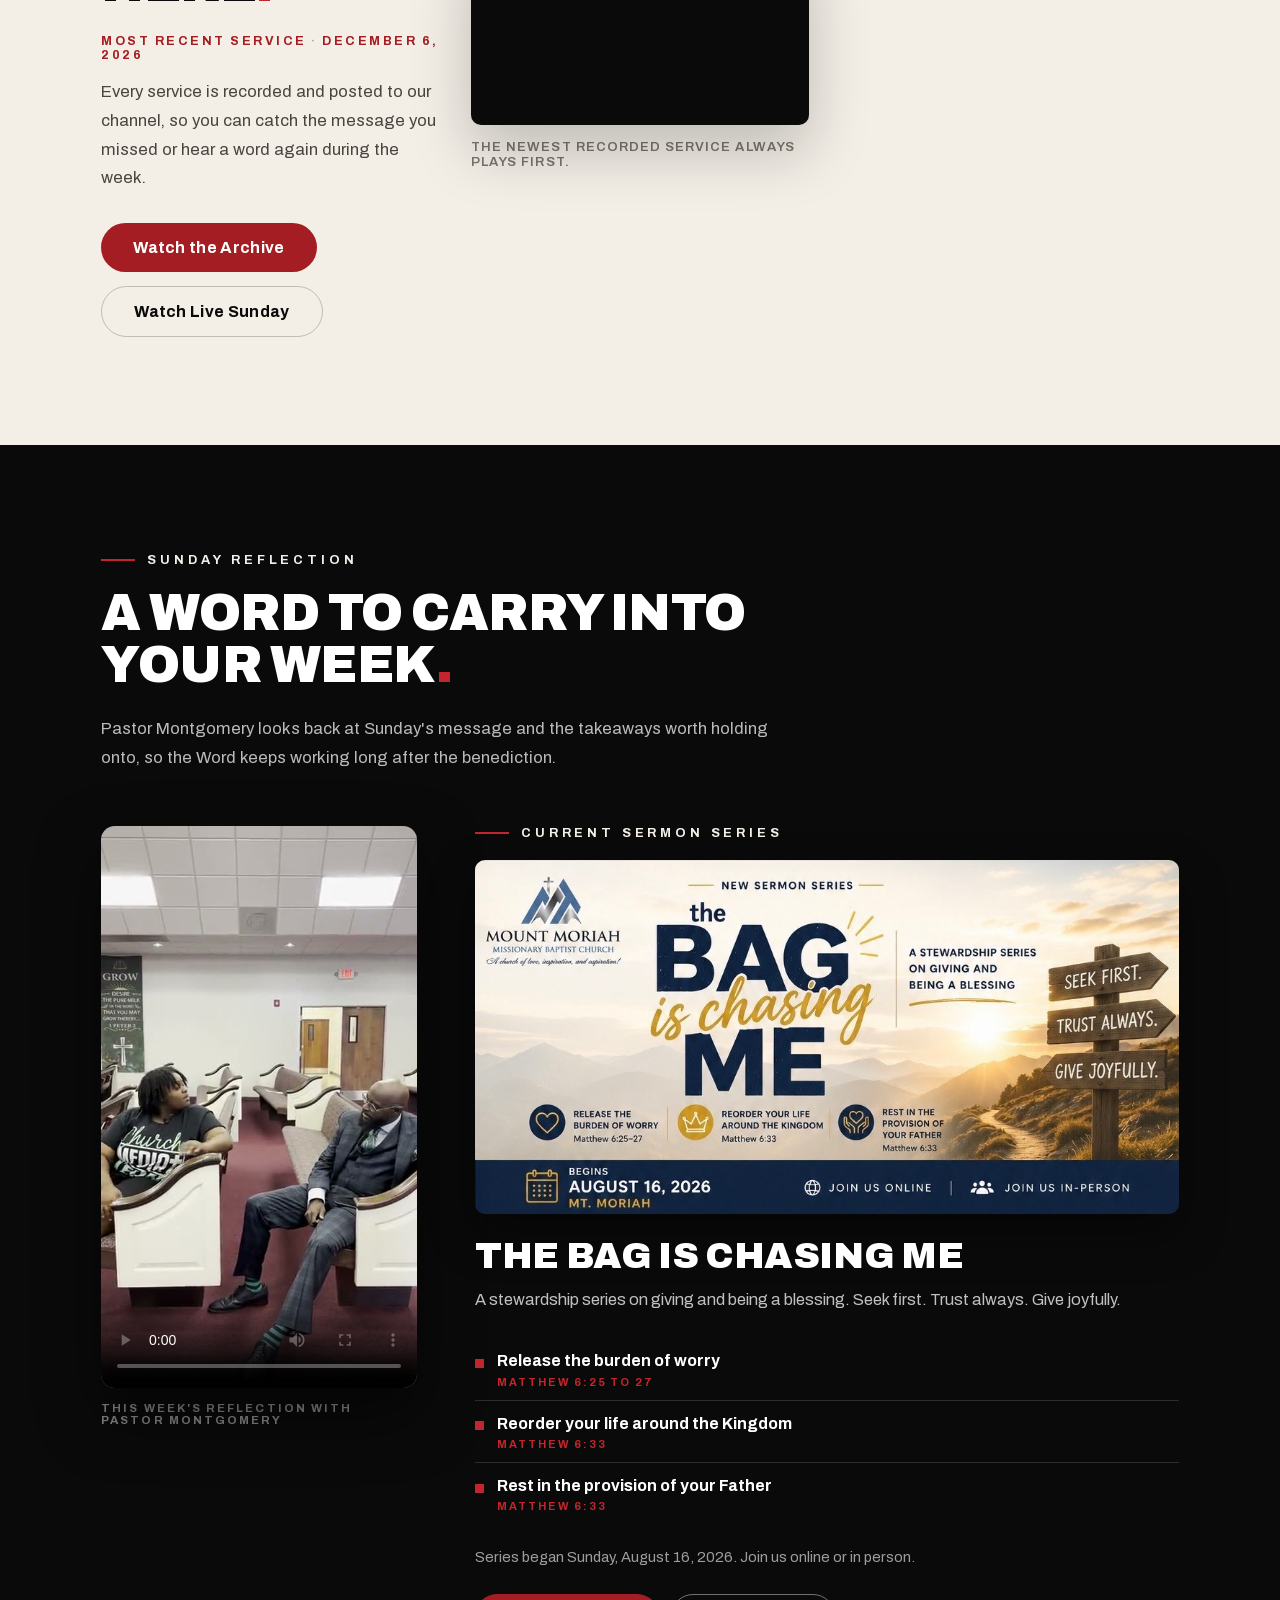
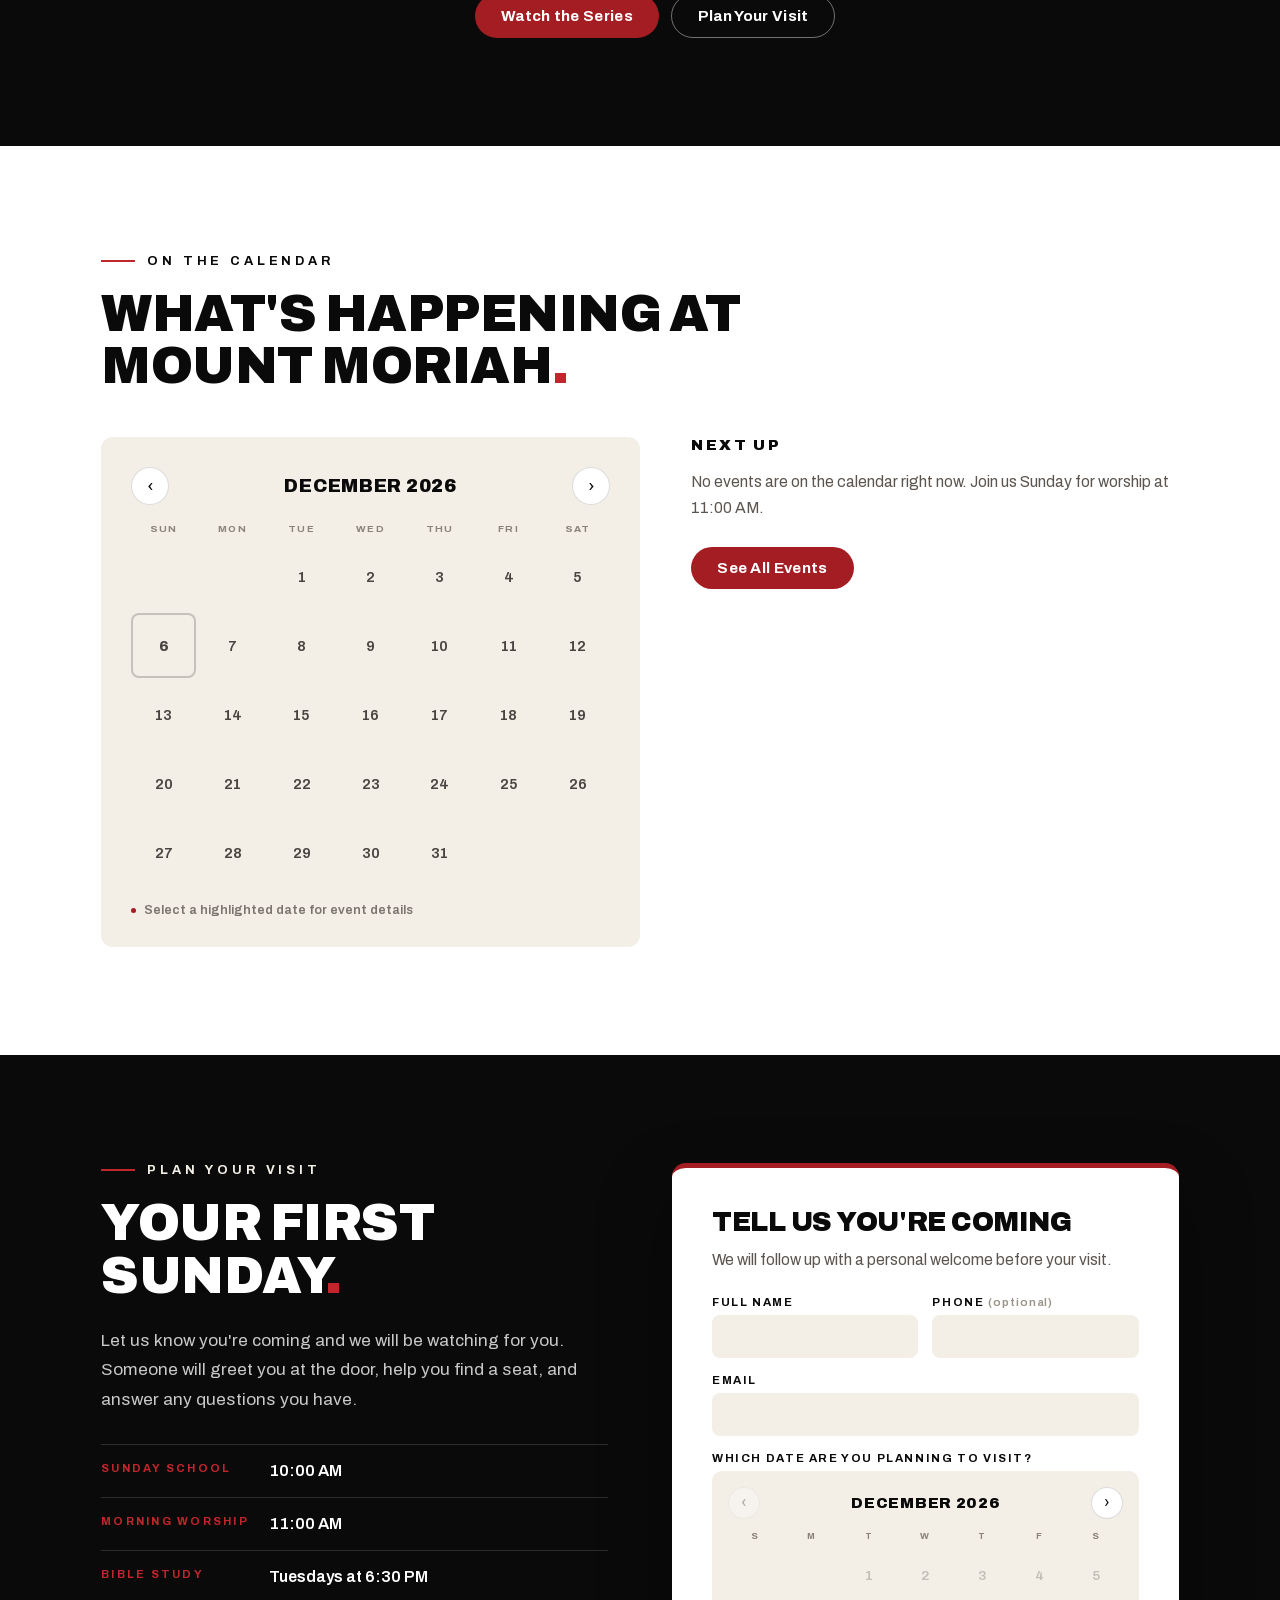
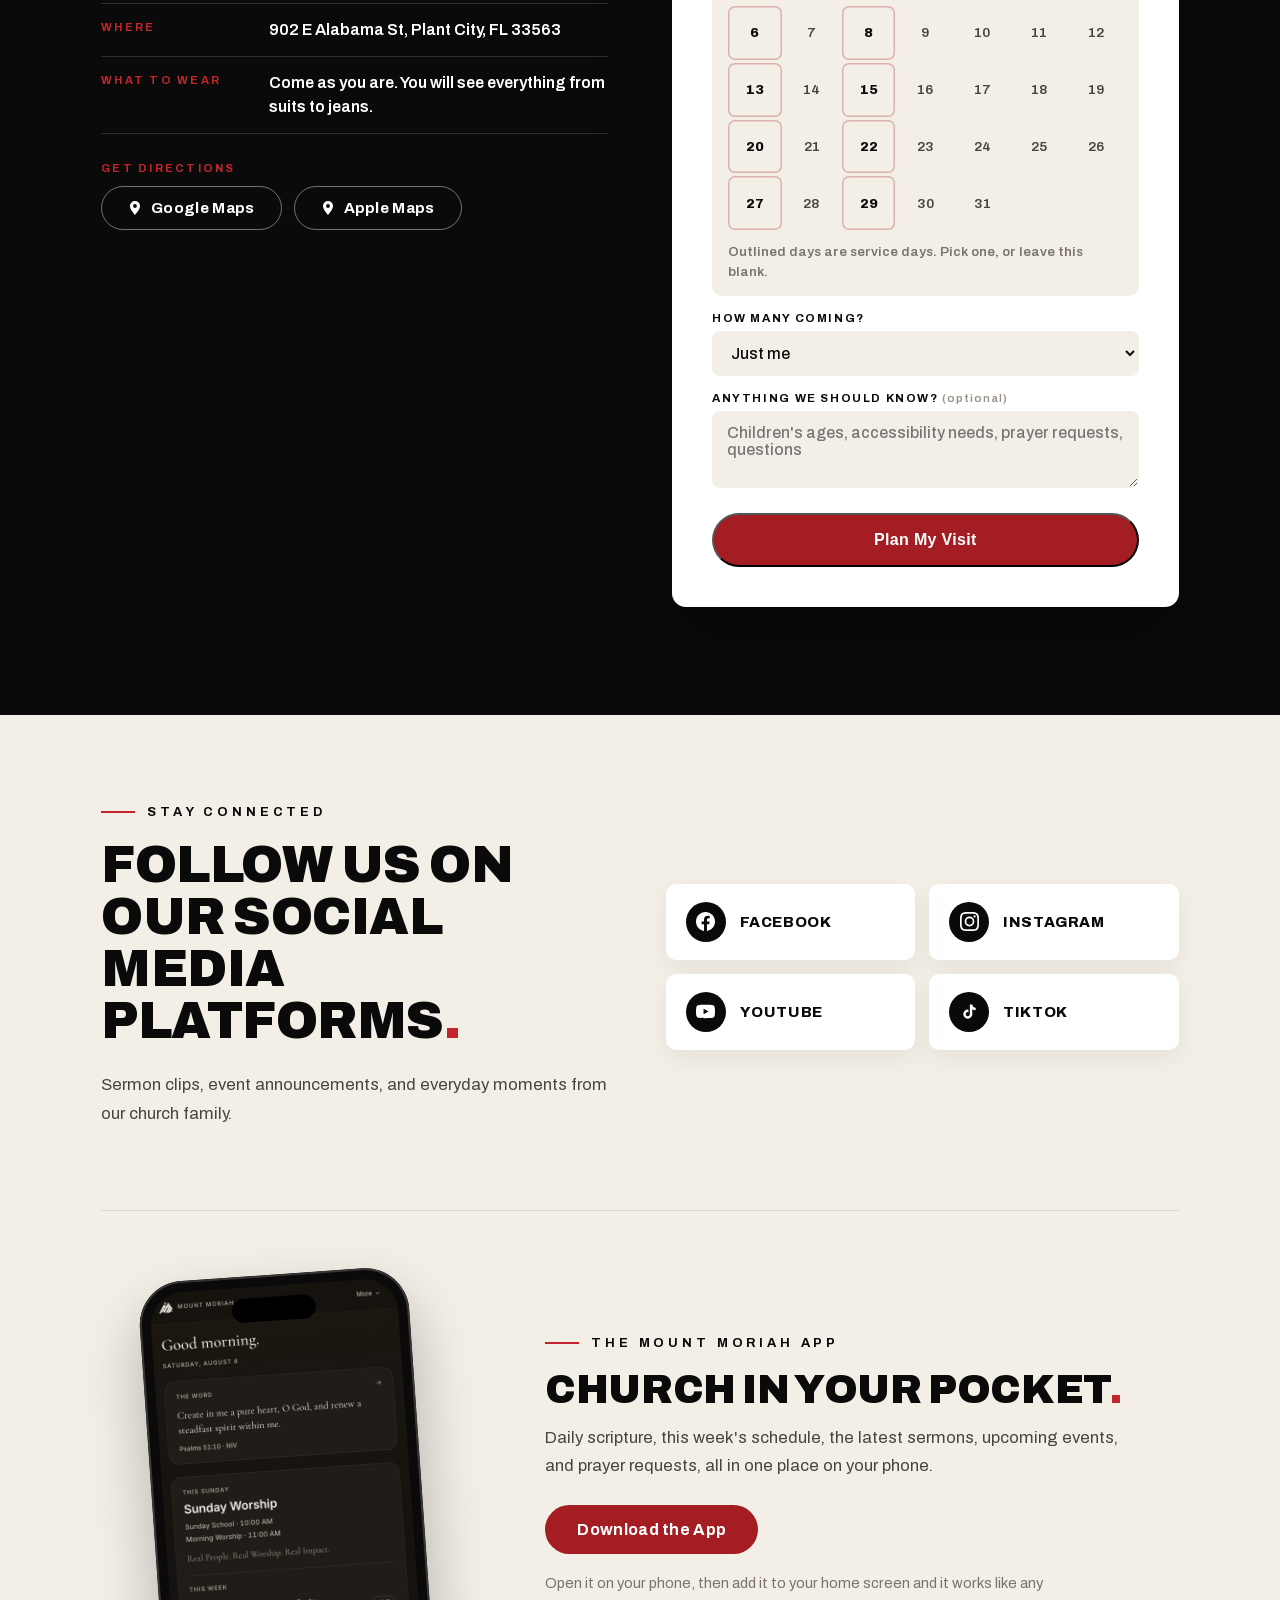
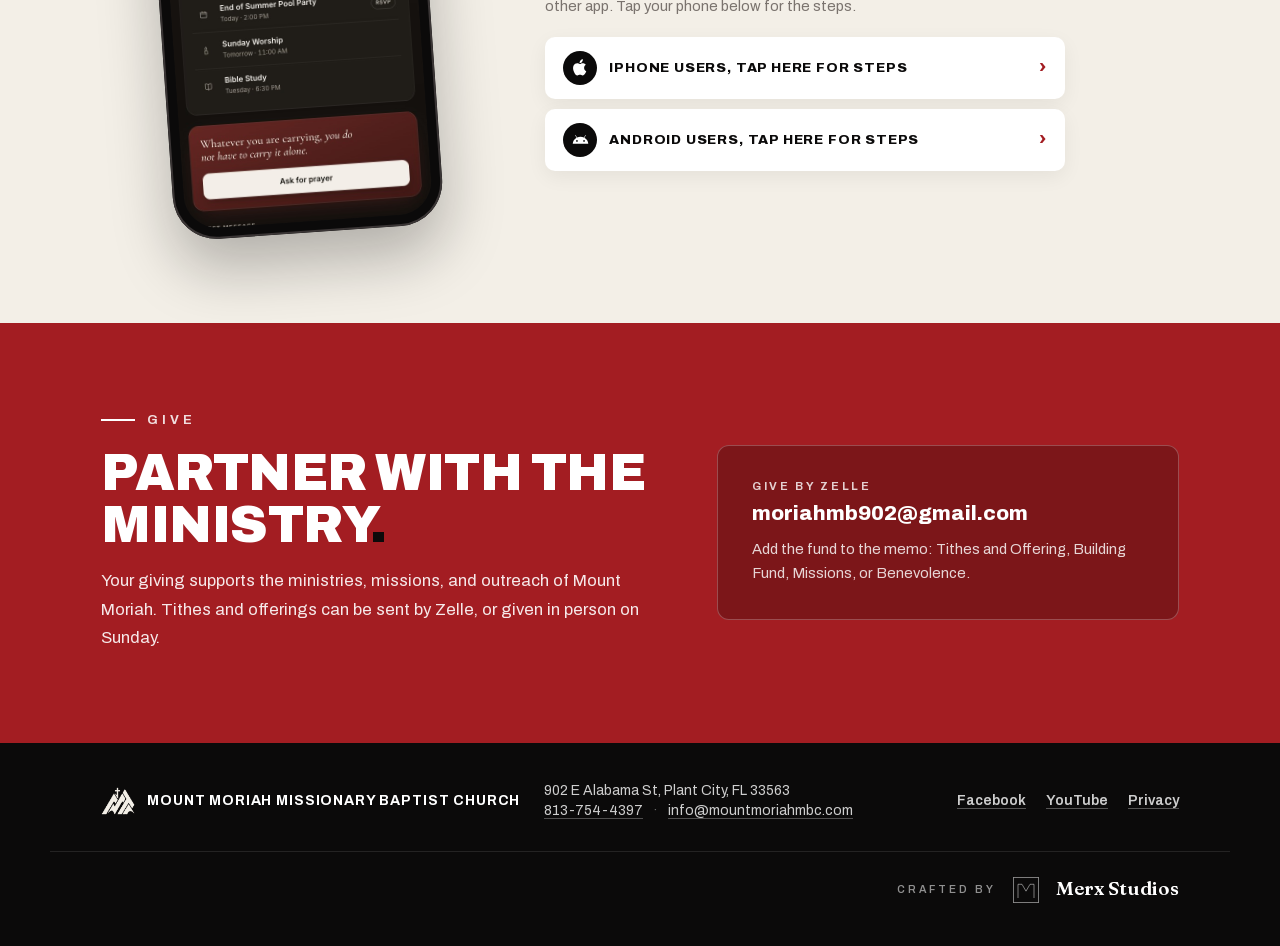
==== commit e446f734: "Speed: self-host fonts, load videos and the player when needed, phone-sized photos - Fonts: the same" ====
--- a/index.html
+++ b/index.html
@@ -24,10 +24,8 @@
   <meta name="twitter:description" content="Mount Moriah Missionary Baptist Church in Plant City, Florida. Join us for worship Sundays at 11 AM. 902 E Alabama St, Plant City, FL 33563.">
   <meta name="twitter:image" content="https://mountmoriahmbc.com/assets/img/hero-poster.jpg">
   <link rel="icon" type="image/png" href="assets/brand/mark-red.png">
-  <link rel="preconnect" href="https://fonts.googleapis.com">
-  <link rel="preconnect" href="https://fonts.gstatic.com" crossorigin>
-  <link href="https://fonts.googleapis.com/css2?family=Archivo:wght@400;500;600;700;800;900&family=Fraunces:opsz,wght@9..144,600&display=swap" rel="stylesheet">
-  <link rel="stylesheet" href="assets/css/styles.css?v=202610101944">
+  <link rel="preload" href="/assets/fonts/archivo-roman-latin.3ccd4df4.woff2" as="font" type="font/woff2" crossorigin>
+  <link rel="stylesheet" href="assets/css/styles.css?v=202610102145">
 </head>
 <body>
 
@@ -67,8 +65,8 @@
 
   <div class="hero-frame">
   <section class="hero">
-    <video class="hero-video" autoplay muted loop playsinline preload="auto" poster="assets/img/hero-poster.jpg" aria-hidden="true">
-      <source src="assets/video/hero.mp4" type="video/mp4">
+    <video class="hero-video" autoplay muted loop playsinline preload="none" poster="assets/img/hero-poster.jpg" aria-hidden="true">
+      <source data-src="assets/video/hero.mp4" type="video/mp4">
     </video>
     <div class="hero-shade" aria-hidden="true"></div>
 
@@ -120,7 +118,7 @@
       <div class="about-grid">
         <article class="about-card" data-reveal>
           <a class="about-card-media" href="/about#history" tabindex="-1" aria-hidden="true">
-            <img src="assets/img/congregation.jpg" alt="" loading="lazy">
+            <img src="assets/img/congregation.jpg" srcset="assets/img/congregation-700.jpg 700w, assets/img/congregation.jpg 1102w" sizes="(max-width: 920px) calc(100vw - 40px), 506px" alt="" loading="lazy">
           </a>
           <p class="eyebrow eyebrow--small"><span class="tick" aria-hidden="true"></span>Our History</p>
           <h3>A legacy of faith</h3>
@@ -129,7 +127,7 @@
         </article>
         <article class="about-card" data-reveal>
           <a class="about-card-media" href="/about#pastor" tabindex="-1" aria-hidden="true">
-            <img src="assets/img/pastor-firstlady.jpg" alt="" loading="lazy">
+            <img src="assets/img/pastor-firstlady.jpg" srcset="assets/img/pastor-firstlady-700.jpg 700w, assets/img/pastor-firstlady-1100.jpg 1100w, assets/img/pastor-firstlady.jpg 1600w" sizes="(max-width: 920px) calc(100vw - 40px), 506px" alt="" loading="lazy">
           </a>
           <p class="eyebrow eyebrow--small"><span class="tick" aria-hidden="true"></span>Our Shepherds</p>
           <h3>Meet our Pastor &amp; First Lady</h3>
@@ -184,7 +182,7 @@
       <div class="sermon-player" data-reveal>
         <div class="player-frame">
           <iframe
-            src="https://www.youtube-nocookie.com/embed/videoseries?list=UUrfC6KdaZUdFrcIHmtJ0DbA&amp;rel=0&amp;enablejsapi=1&amp;origin=https://mountmoriahmbc.com"
+            data-src="https://www.youtube-nocookie.com/embed/videoseries?list=UUrfC6KdaZUdFrcIHmtJ0DbA&amp;rel=0&amp;enablejsapi=1&amp;origin=https://mountmoriahmbc.com"
             title="Most recent service from Mount Moriah Missionary Baptist Church"
             loading="lazy"
             allow="accelerometer; autoplay; clipboard-write; encrypted-media; gyroscope; picture-in-picture; web-share"
@@ -209,7 +207,8 @@
           <div class="reel">
             <video
               controls
-              preload="metadata"
+              preload="none"
+              data-preload="metadata"
               playsinline
               poster="assets/img/sunday-reflection-poster.jpg"
               width="480" height="854">
@@ -527,8 +526,8 @@
     </div>
   </footer>
 
-  <script src="assets/js/site.js?v=202610101944"></script>
-  <script src="assets/js/events-data.js?v=202610101944"></script>
-  <script src="assets/js/home.js?v=202610101944"></script>
+  <script src="assets/js/site.js?v=202610102145"></script>
+  <script src="assets/js/events-data.js?v=202610102145"></script>
+  <script src="assets/js/home.js?v=202610102145"></script>
 </body>
 </html>
--- a/assets/css/styles.css
+++ b/assets/css/styles.css
@@ -1,5 +1,11 @@
 /* Mount Moriah Missionary Baptist Church - Plant City, FL
    Palette: ink black / paper white / brand red #A31D22 (sampled from the mark) */
+
+/* Fonts: self-hosted copies of the Google Fonts files (the same files; no request to Google). */
+@font-face { font-family: 'Archivo'; font-style: normal; font-weight: 400 900; font-display: swap; src: url(/assets/fonts/archivo-roman-latin-ext.50120aa8.woff2) format('woff2'); unicode-range: U+0100-02BA, U+02BD-02C5, U+02C7-02CC, U+02CE-02D7, U+02DD-02FF, U+0304, U+0308, U+0329, U+1D00-1DBF, U+1E00-1E9F, U+1EF2-1EFF, U+2020, U+20A0-20AB, U+20AD-20C4, U+2113, U+2C60-2C7F, U+A720-A7FF; }
+@font-face { font-family: 'Archivo'; font-style: normal; font-weight: 400 900; font-display: swap; src: url(/assets/fonts/archivo-roman-latin.3ccd4df4.woff2) format('woff2'); unicode-range: U+0000-00FF, U+0131, U+0152-0153, U+02BB-02BC, U+02C6, U+02DA, U+02DC, U+0304, U+0308, U+0329, U+2000-206F, U+20AC, U+2122, U+2191, U+2193, U+2212, U+2215, U+FEFF, U+FFFD; }
+@font-face { font-family: 'Fraunces'; font-style: normal; font-weight: 600; font-display: swap; src: url(/assets/fonts/fraunces-roman-latin-ext.0ccf6138.woff2) format('woff2'); unicode-range: U+0100-02BA, U+02BD-02C5, U+02C7-02CC, U+02CE-02D7, U+02DD-02FF, U+0304, U+0308, U+0329, U+1D00-1DBF, U+1E00-1E9F, U+1EF2-1EFF, U+2020, U+20A0-20AB, U+20AD-20C4, U+2113, U+2C60-2C7F, U+A720-A7FF; }
+@font-face { font-family: 'Fraunces'; font-style: normal; font-weight: 600; font-display: swap; src: url(/assets/fonts/fraunces-roman-latin.9aef3a40.woff2) format('woff2'); unicode-range: U+0000-00FF, U+0131, U+0152-0153, U+02BB-02BC, U+02C6, U+02DA, U+02DC, U+0304, U+0308, U+0329, U+2000-206F, U+20AC, U+2122, U+2191, U+2193, U+2212, U+2215, U+FEFF, U+FFFD; }
 
 :root {
   --ink: #0b0a0a;
